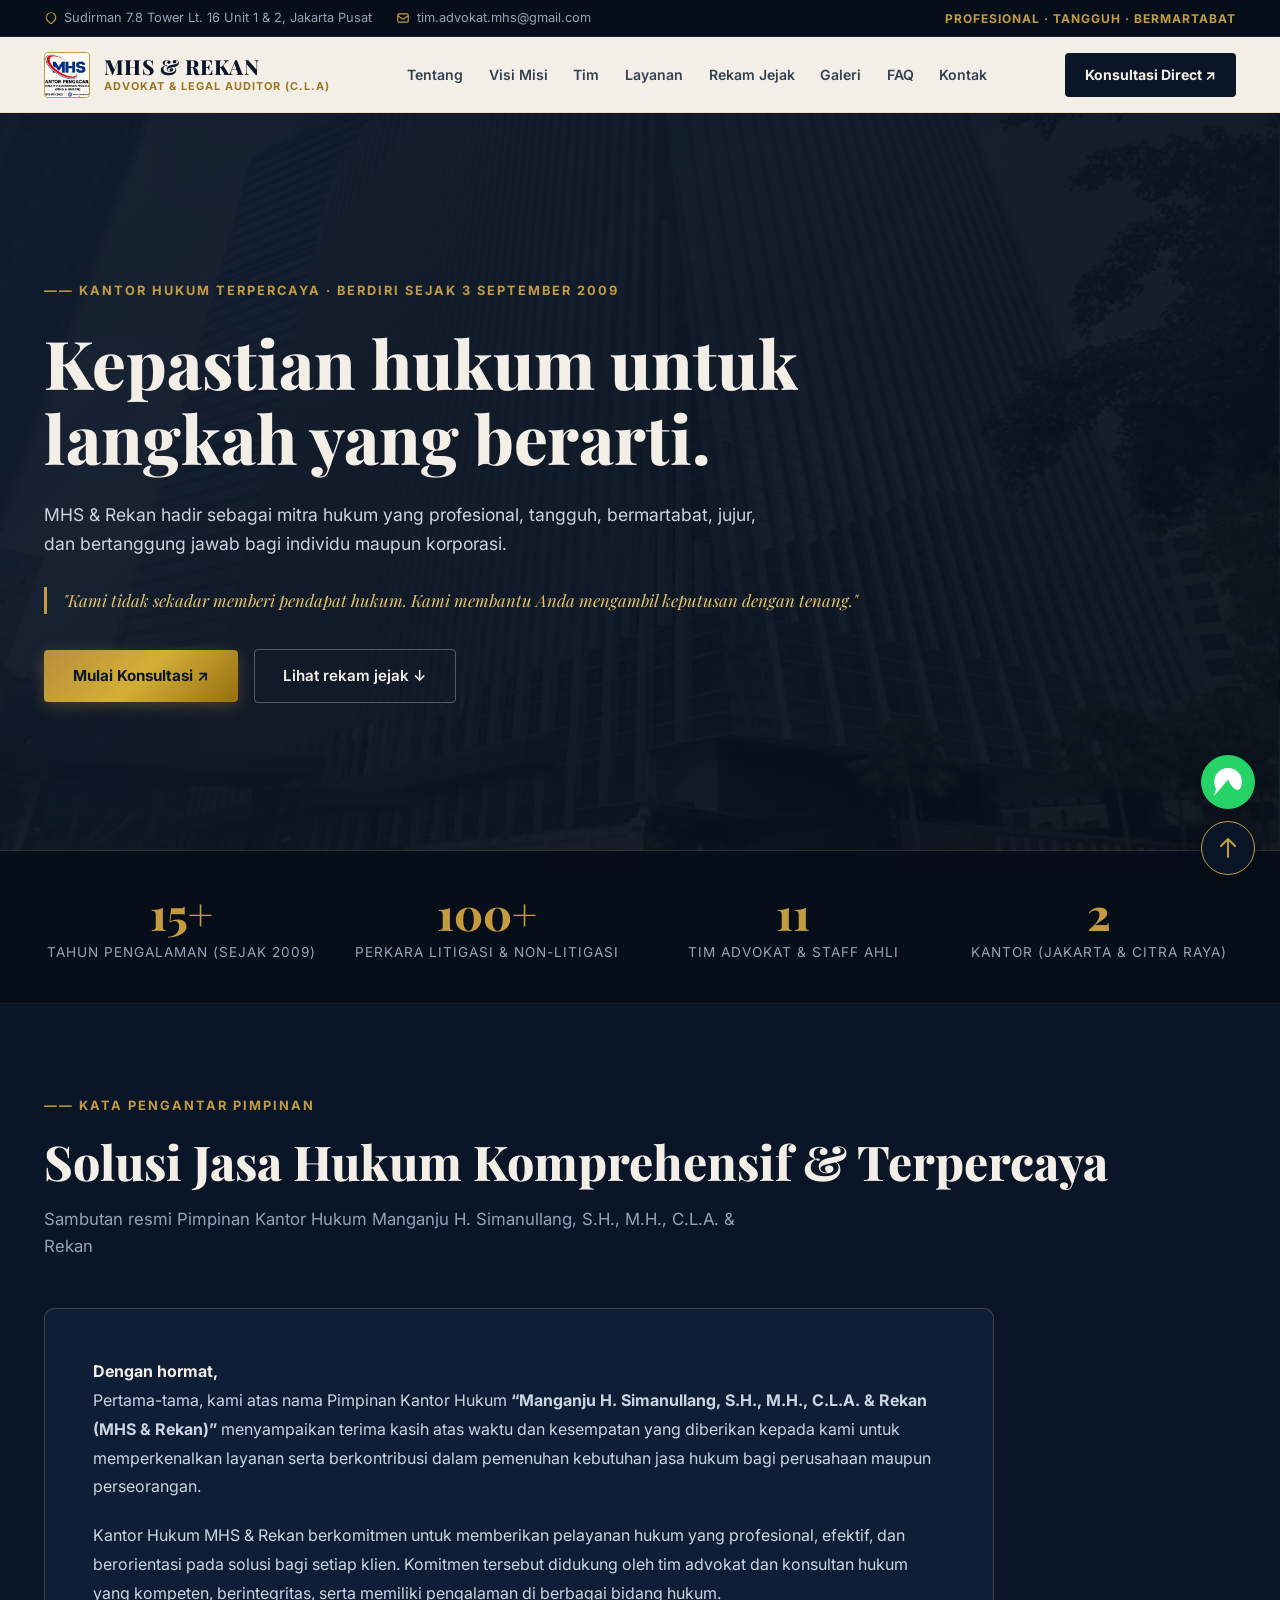
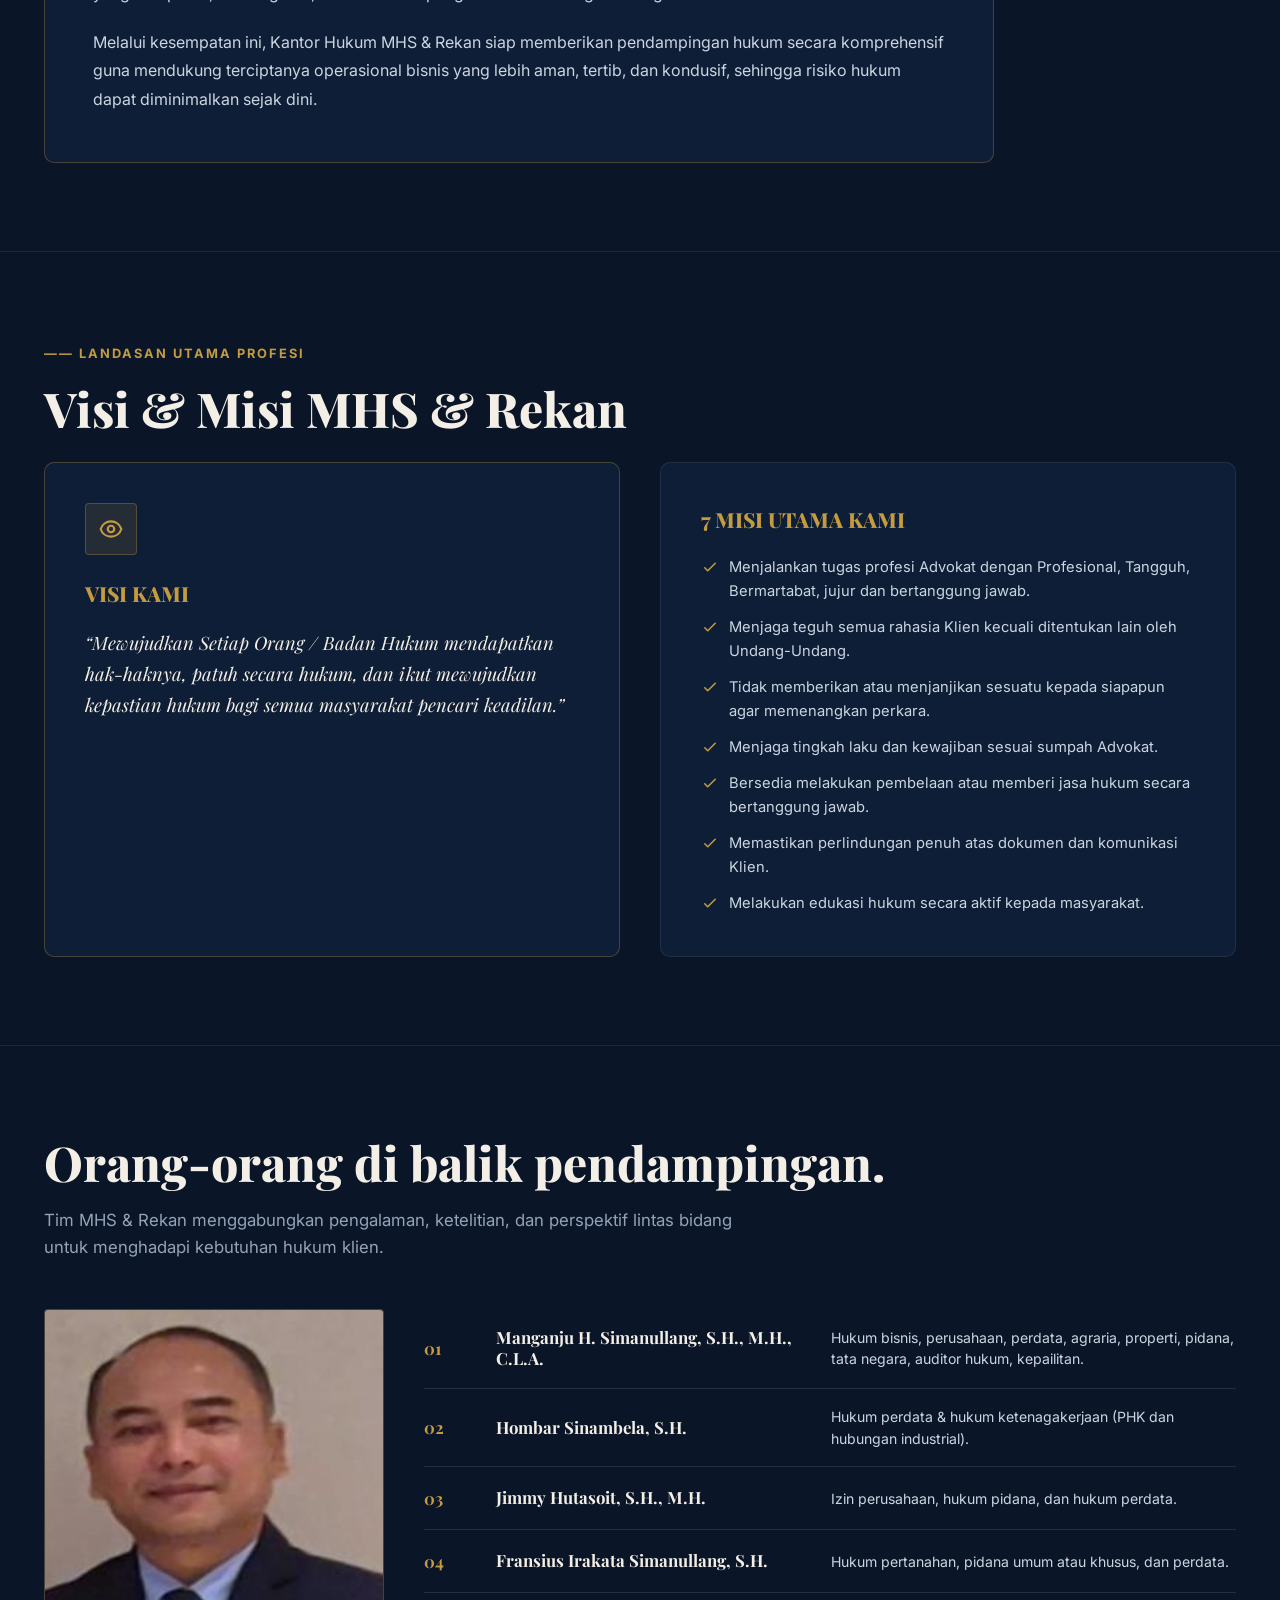
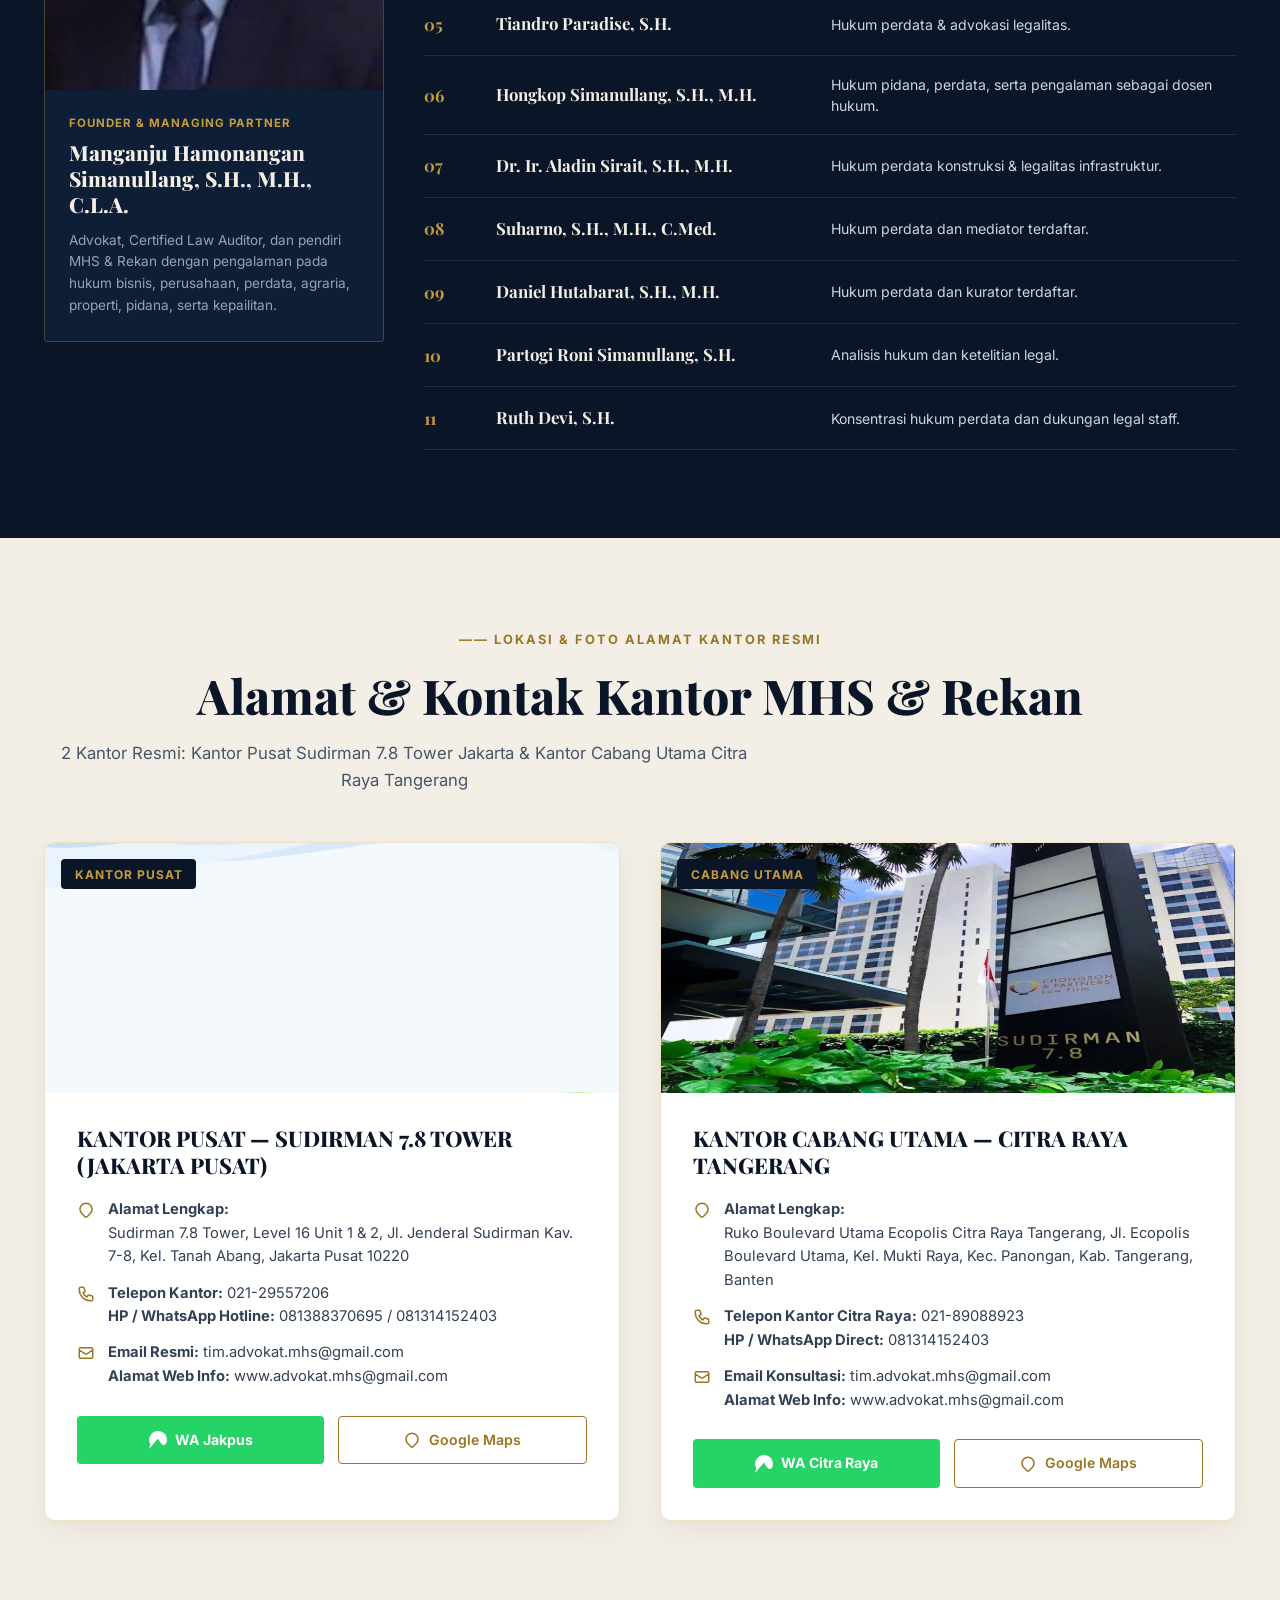
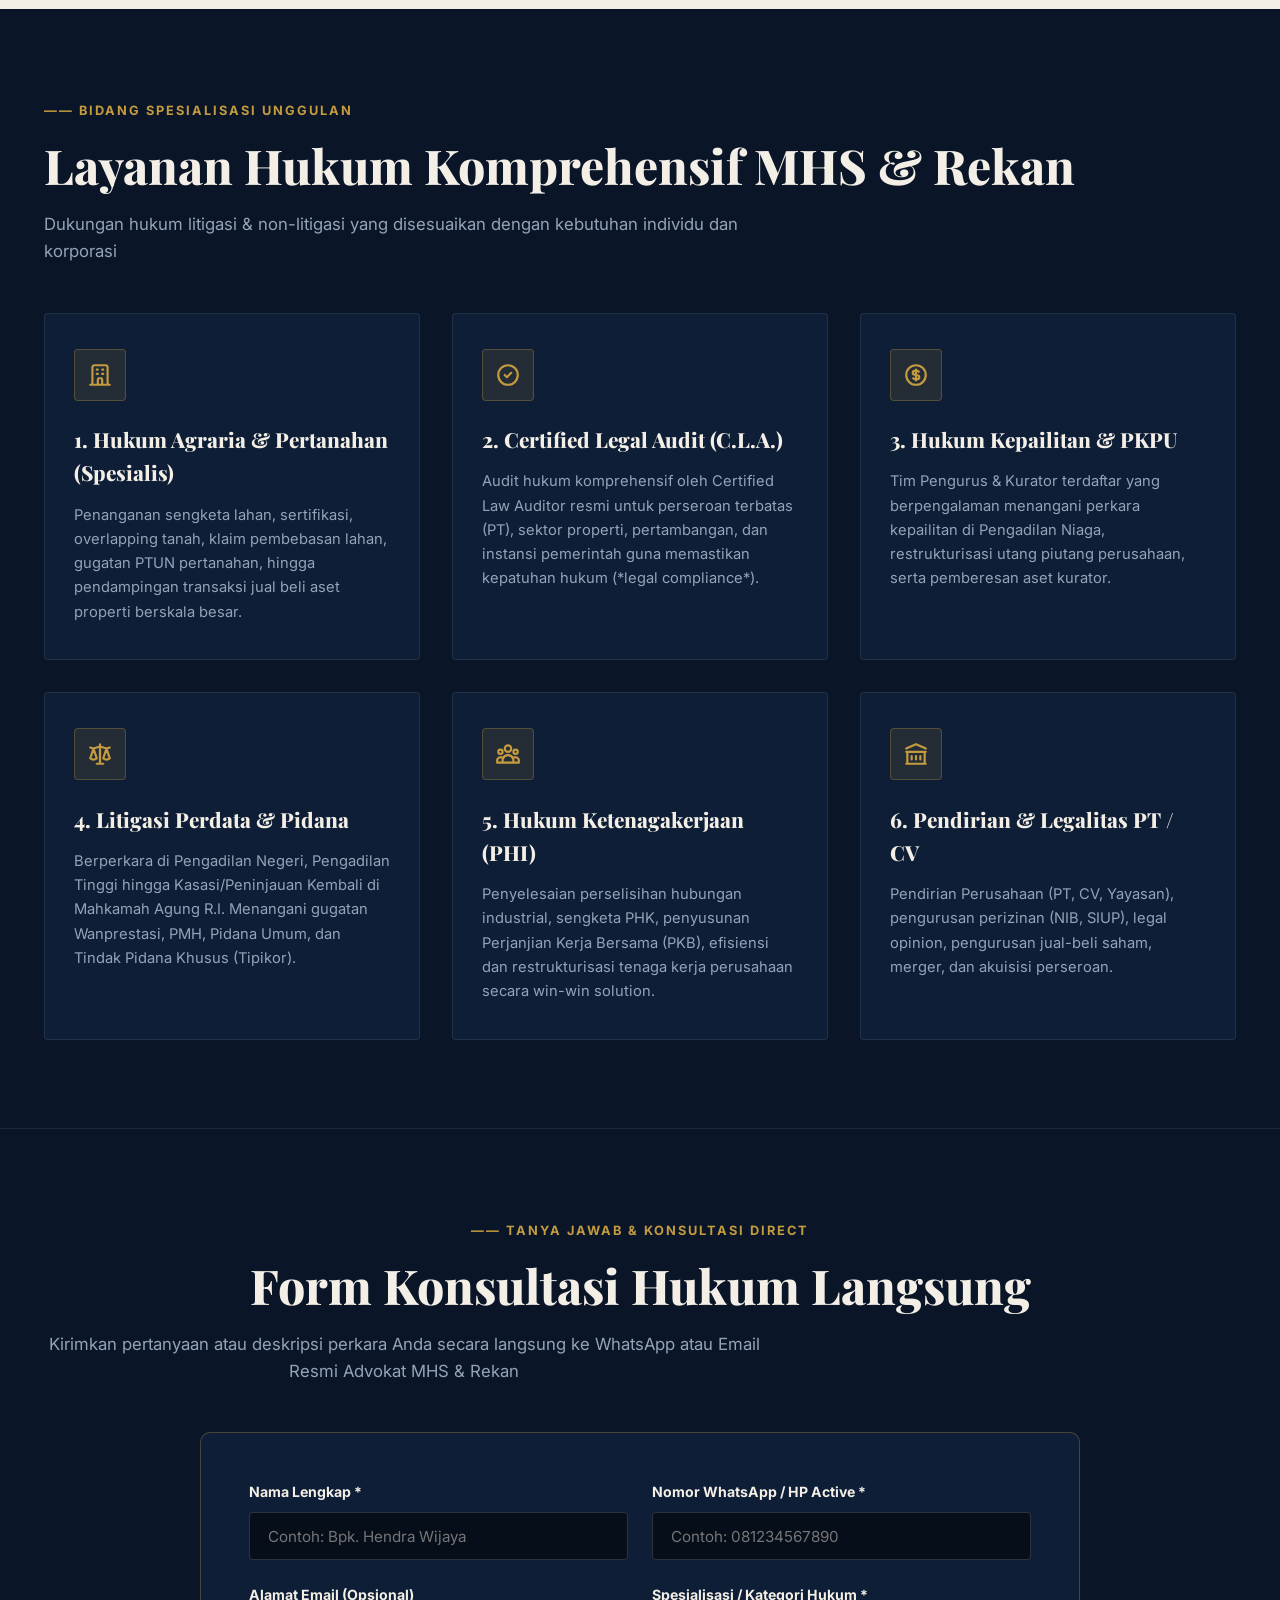
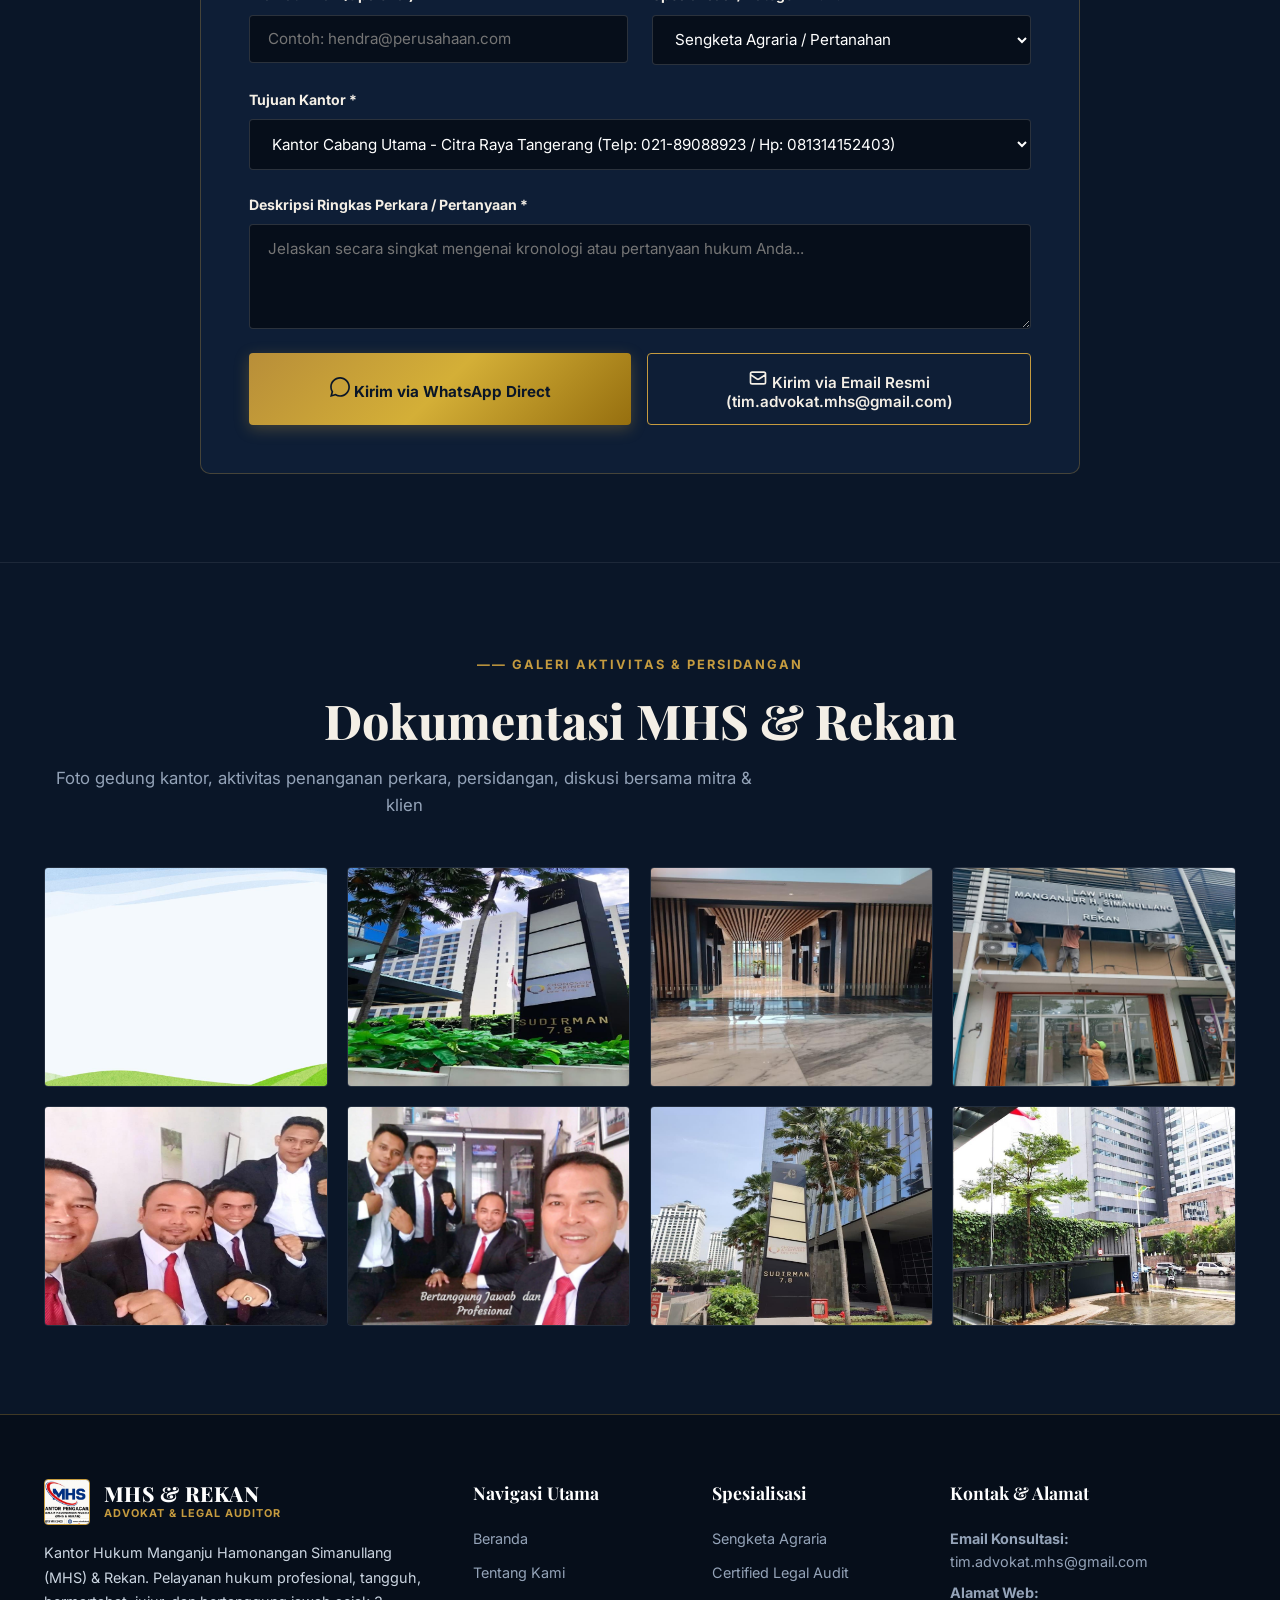
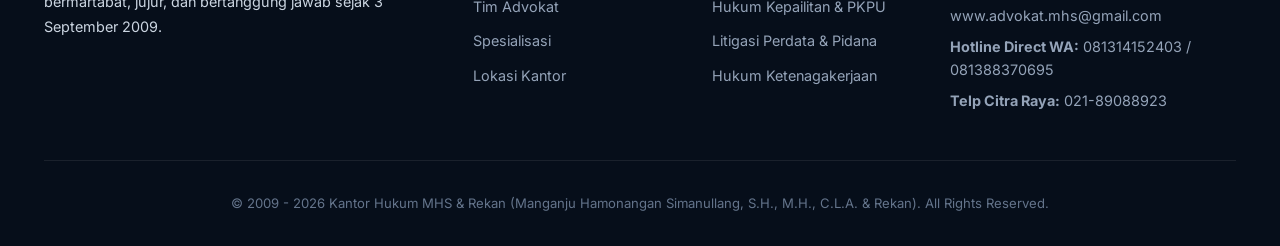
==== index.html @ 038f967d "Exact Replit design update: Editorial skyscraper hero section and 11-member advocate directory table" ====
<!DOCTYPE html>
<html lang="id">
<head>
  <meta charset="UTF-8" />
  <meta name="viewport" content="width=device-width, initial-scale=1.0, maximum-scale=5.0, viewport-fit=cover" />
  <meta name="theme-color" content="#0A1628" />
  <meta name="apple-mobile-web-app-status-bar-style" content="black-translucent" />
  <title>MHS &amp; Rekan — Kantor Hukum, Advokat &amp; Konsultan</title>
  
  <meta name="description" content="Website resmi Kantor Hukum Manganju Hamonangan Simanullang (MHS) &amp; Rekan. Advokat, Konsultan Hukum, Certified Law Auditor (C.L.A), dan Kurator terpercaya di Jakarta Pusat &amp; Citra Raya Tangerang." />
  <meta name="keywords" content="MHS Rekan, Law Firm Jakarta, Pengacara Jakarta, Advokat Pertanahan, Audit Hukum, Manganju Simanullang, Kurator, Pengacara Bisnis, Citra Raya Tangerang" />
  <meta name="robots" content="index, follow" />
  
  <!-- Open Graph / Meta Sosial -->
  <meta property="og:title" content="MHS &amp; Rekan — Kantor Hukum, Advokat &amp; Konsultan" />
  <meta property="og:description" content="Pelayanan hukum profesional, tangguh, bermartabat, jujur, dan bertanggung jawab sejak 3 September 2009." />
  <meta property="og:type" content="website" />
  <meta property="og:image" content="logo mhs.jpg" />

  <!-- Google Fonts (Playfair Display & Inter) -->
  <link rel="preconnect" href="https://fonts.googleapis.com">
  <link rel="preconnect" href="https://fonts.gstatic.com" crossorigin>
  <link href="https://fonts.googleapis.com/css2?family=Inter:wght@300;400;500;600;700;800&family=Playfair+Display:ital,wght@0,500;0,600;0,700;0,800;1,600&display=swap" rel="stylesheet">
  
  <!-- Editorial Executive Luxury CSS -->
  <link rel="stylesheet" href="assets/css/style.css" />
  <link rel="icon" type="image/svg+xml" href="favicon.svg" />
</head>
<body>

  <!-- ==========================================================================
       1. Top Announcement Bar (Dark Navy Strip)
       ========================================================================== -->
  <div class="top-bar">
    <div class="container top-bar-inner">
      <div class="top-info">
        <div class="top-info-item">
          <svg fill="none" stroke="currentColor" viewBox="0 0 24 24"><path stroke-linecap="round" stroke-linejoin="round" stroke-width="2" d="M17.657 16.657L13.414 20.9a1.998 1.998 0 01-2.827 0l-4.244-4.243a8 8 0 1111.314 0z"></path></svg>
          <span>Sudirman 7.8 Tower Lt. 16 Unit 1 &amp; 2, Jakarta Pusat</span>
        </div>
        <div class="top-info-item">
          <svg fill="none" stroke="currentColor" viewBox="0 0 24 24"><path stroke-linecap="round" stroke-linejoin="round" stroke-width="2" d="M3 8l7.89 5.26a2 2 0 002.22 0L21 8M5 19h14a2 2 0 002-2V7a2 2 0 00-2-2H5a2 2 0 00-2 2v10a2 2 0 002 2z"></path></svg>
          <span>tim.advokat.mhs@gmail.com</span>
        </div>
      </div>
      <div style="font-size:0.75rem; font-weight:700; color:var(--gold-primary); letter-spacing:1px;">
        PROFESIONAL · TANGGUH · BERMARTABAT
      </div>
    </div>
  </div>

  <!-- ==========================================================================
       2. Main Navigation Bar (Warm Linen Background)
       ========================================================================== -->
  <nav class="navbar" id="navbar">
    <div class="container nav-container">
      <a href="#beranda" class="brand-logo">
        <img src="logo mhs.jpg" alt="Logo MHS &amp; Rekan" class="brand-logo-img" />
        <div>
          <div class="brand-title">MHS &amp; REKAN</div>
          <div class="brand-subtitle">Advokat &amp; Legal Auditor (C.L.A)</div>
        </div>
      </a>

      <div class="nav-links">
        <a href="#pengantar" class="nav-link">Tentang</a>
        <a href="#visi-misi" class="nav-link">Visi Misi</a>
        <a href="#advokat" class="nav-link">Tim</a>
        <a href="#layanan" class="nav-link">Layanan</a>
        <a href="#rekam-jejak" class="nav-link">Rekam Jejak</a>
        <a href="#galeri" class="nav-link">Galeri</a>
        <a href="#faq" class="nav-link">FAQ</a>
        <a href="#kontak" class="nav-link">Kontak</a>
      </div>

      <div style="display:flex; align-items:center; gap:0.75rem; flex-shrink:0;">
        <a href="#tanya-jawab" class="btn-nav-direct">
          Konsultasi Direct ↗
        </a>
        <button class="mobile-toggle" aria-label="Toggle Navigation">
          <svg fill="none" stroke="currentColor" viewBox="0 0 24 24"><path stroke-linecap="round" stroke-linejoin="round" stroke-width="2" d="M4 6h16M4 12h16M4 18h16"></path></svg>
        </button>
      </div>
    </div>
  </nav>

  <!-- Mobile Nav Drawer -->
  <div class="mobile-nav">
    <a href="#beranda" class="nav-link">Beranda</a>
    <a href="#pengantar" class="nav-link">Tentang Kami</a>
    <a href="#visi-misi" class="nav-link">Visi &amp; Misi</a>
    <a href="#advokat" class="nav-link">Tim Advokat (11 Anggota)</a>
    <a href="#layanan" class="nav-link">Spesialisasi Layanan</a>
    <a href="#rekam-jejak" class="nav-link">Rekam Jejak Perkara</a>
    <a href="#tanya-jawab" class="nav-link">Form Tanya Jawab Direct</a>
    <a href="#galeri" class="nav-link">Galeri Foto</a>
    <a href="#kontak" class="nav-link">Alamat Kantor &amp; Lokasi</a>
  </div>

  <!-- ==========================================================================
       3. Hero Section (Editorial Skyscraper Dark Navy - Exact Screenshot 2)
       ========================================================================== -->
  <section class="hero" id="beranda">
    <div class="container">
      <div class="hero-content">
        <div class="hero-tag">
          —— KANTOR HUKUM TERPERCAYA · BERDIRI SEJAK 3 SEPTEMBER 2009
        </div>
        <h1 class="hero-title">
          Kepastian hukum untuk langkah yang berarti.
        </h1>
        <p class="hero-desc">
          MHS &amp; Rekan hadir sebagai mitra hukum yang profesional, tangguh, bermartabat, jujur, dan bertanggung jawab bagi individu maupun korporasi.
        </p>
        <div class="hero-motto-quote">
          "Kami tidak sekadar memberi pendapat hukum. Kami membantu Anda mengambil keputusan dengan tenang."
        </div>
        <div class="hero-actions">
          <a href="#tanya-jawab" class="btn-hero-gold">
            Mulai Konsultasi ↗
          </a>
          <a href="#rekam-jejak" class="btn-hero-outline">
            Lihat rekam jejak ↓
          </a>
        </div>
      </div>
    </div>
  </section>

  <!-- Stats Counter Strip -->
  <div class="stats-strip">
    <div class="container stats-grid">
      <div>
        <div class="stat-number">15+</div>
        <div class="stat-label">Tahun Pengalaman (Sejak 2009)</div>
      </div>
      <div>
        <div class="stat-number">100+</div>
        <div class="stat-label">Perkara Litigasi &amp; Non-Litigasi</div>
      </div>
      <div>
        <div class="stat-number">11</div>
        <div class="stat-label">Tim Advokat &amp; Staff Ahli</div>
      </div>
      <div>
        <div class="stat-number">2</div>
        <div class="stat-label">Kantor (Jakarta &amp; Citra Raya)</div>
      </div>
    </div>
  </div>

  <!-- ==========================================================================
       4. Kata Pengantar Section
       ========================================================================== -->
  <section class="section section-dark" id="pengantar">
    <div class="container">
      <div>
        <div class="section-tag-navy">—— KATA PENGANTAR PIMPINAN</div>
        <h2 class="section-title-serif">Solusi Jasa Hukum Komprehensif &amp; Terpercaya</h2>
        <p class="section-subtitle">
          Sambutan resmi Pimpinan Kantor Hukum Manganju H. Simanullang, S.H., M.H., C.L.A. &amp; Rekan
        </p>
      </div>

      <div style="background: var(--bg-navy-card); border: 1px solid var(--gold-border); border-radius: var(--radius-md); padding: 3rem; line-height: 1.8; color: #CBD5E1; max-width: 950px;">
        <p style="margin-bottom: 1.25rem;">
          <strong style="color:var(--bg-linen);">Dengan hormat,</strong><br>
          Pertama-tama, kami atas nama Pimpinan Kantor Hukum <strong>“Manganju H. Simanullang, S.H., M.H., C.L.A. &amp; Rekan (MHS &amp; Rekan)”</strong> menyampaikan terima kasih atas waktu dan kesempatan yang diberikan kepada kami untuk memperkenalkan layanan serta berkontribusi dalam pemenuhan kebutuhan jasa hukum bagi perusahaan maupun perseorangan.
        </p>
        <p style="margin-bottom: 1.25rem;">
          Kantor Hukum MHS &amp; Rekan berkomitmen untuk memberikan pelayanan hukum yang profesional, efektif, dan berorientasi pada solusi bagi setiap klien. Komitmen tersebut didukung oleh tim advokat dan konsultan hukum yang kompeten, berintegritas, serta memiliki pengalaman di berbagai bidang hukum.
        </p>
        <p style="margin-bottom: 0;">
          Melalui kesempatan ini, Kantor Hukum MHS &amp; Rekan siap memberikan pendampingan hukum secara komprehensif guna mendukung terciptanya operasional bisnis yang lebih aman, tertib, dan kondusif, sehingga risiko hukum dapat diminimalkan sejak dini.
        </p>
      </div>
    </div>
  </section>

  <!-- ==========================================================================
       5. Visi & Misi Section
       ========================================================================== -->
  <section class="section section-dark" id="visi-misi" style="border-top:1px solid rgba(255,255,255,0.08);">
    <div class="container">
      <div>
        <div class="section-tag-navy">—— LANDASAN UTAMA PROFESI</div>
        <h2 class="section-title-serif">Visi &amp; Misi MHS &amp; Rekan</h2>
      </div>

      <div style="display: grid; grid-template-columns: repeat(auto-fit, minmax(320px, 1fr)); gap: 2.5rem; margin-top: 1.5rem;">
        <div style="background: var(--bg-navy-card); border: 1px solid var(--gold-border); border-radius: var(--radius-md); padding: 2.5rem;">
          <div class="service-icon"><svg fill="none" stroke="currentColor" viewBox="0 0 24 24"><path stroke-linecap="round" stroke-linejoin="round" stroke-width="2" d="M15 12a3 3 0 11-6 0 3 3 0 016 0z"></path><path stroke-linecap="round" stroke-linejoin="round" stroke-width="2" d="M2.458 12C3.732 7.943 7.523 5 12 5c4.478 0 8.268 2.943 9.542 7-1.274 4.057-5.064 7-9.542 7-4.477 0-8.268-2.943-9.542-7z"></path></svg></div>
          <h3 style="font-family: var(--font-serif); font-size: 1.3rem; color: var(--gold-primary); margin-bottom: 1rem; font-weight:800;">VISI KAMI</h3>
          <p style="font-family: var(--font-serif); font-size: 1.15rem; font-style: italic; color: var(--bg-linen); line-height: 1.7;">
            “Mewujudkan Setiap Orang / Badan Hukum mendapatkan hak-haknya, patuh secara hukum, dan ikut mewujudkan kepastian hukum bagi semua masyarakat pencari keadilan.”
          </p>
        </div>

        <div style="background: var(--bg-navy-card); border: 1px solid rgba(255,255,255,0.08); border-radius: var(--radius-md); padding: 2.5rem;">
          <h3 style="font-family: var(--font-serif); font-size: 1.3rem; color: var(--gold-primary); margin-bottom: 1.25rem; font-weight:800;">7 MISI UTAMA KAMI</h3>
          <ul style="display: flex; flex-direction: column; gap: 0.8rem; font-size: 0.92rem; color: #CBD5E1;">
            <li style="display: flex; gap: 0.6rem;"><svg width="18" height="18" fill="none" stroke="currentColor" viewBox="0 0 24 24" style="color: var(--gold-primary); flex-shrink:0; margin-top:2px;"><path stroke-linecap="round" stroke-linejoin="round" stroke-width="2" d="M5 13l4 4L19 7"></path></svg> Menjalankan tugas profesi Advokat dengan Profesional, Tangguh, Bermartabat, jujur dan bertanggung jawab.</li>
            <li style="display: flex; gap: 0.6rem;"><svg width="18" height="18" fill="none" stroke="currentColor" viewBox="0 0 24 24" style="color: var(--gold-primary); flex-shrink:0; margin-top:2px;"><path stroke-linecap="round" stroke-linejoin="round" stroke-width="2" d="M5 13l4 4L19 7"></path></svg> Menjaga teguh semua rahasia Klien kecuali ditentukan lain oleh Undang-Undang.</li>
            <li style="display: flex; gap: 0.6rem;"><svg width="18" height="18" fill="none" stroke="currentColor" viewBox="0 0 24 24" style="color: var(--gold-primary); flex-shrink:0; margin-top:2px;"><path stroke-linecap="round" stroke-linejoin="round" stroke-width="2" d="M5 13l4 4L19 7"></path></svg> Tidak memberikan atau menjanjikan sesuatu kepada siapapun agar memenangkan perkara.</li>
            <li style="display: flex; gap: 0.6rem;"><svg width="18" height="18" fill="none" stroke="currentColor" viewBox="0 0 24 24" style="color: var(--gold-primary); flex-shrink:0; margin-top:2px;"><path stroke-linecap="round" stroke-linejoin="round" stroke-width="2" d="M5 13l4 4L19 7"></path></svg> Menjaga tingkah laku dan kewajiban sesuai sumpah Advokat.</li>
            <li style="display: flex; gap: 0.6rem;"><svg width="18" height="18" fill="none" stroke="currentColor" viewBox="0 0 24 24" style="color: var(--gold-primary); flex-shrink:0; margin-top:2px;"><path stroke-linecap="round" stroke-linejoin="round" stroke-width="2" d="M5 13l4 4L19 7"></path></svg> Bersedia melakukan pembelaan atau memberi jasa hukum secara bertanggung jawab.</li>
            <li style="display: flex; gap: 0.6rem;"><svg width="18" height="18" fill="none" stroke="currentColor" viewBox="0 0 24 24" style="color: var(--gold-primary); flex-shrink:0; margin-top:2px;"><path stroke-linecap="round" stroke-linejoin="round" stroke-width="2" d="M5 13l4 4L19 7"></path></svg> Memastikan perlindungan penuh atas dokumen dan komunikasi Klien.</li>
            <li style="display: flex; gap: 0.6rem;"><svg width="18" height="18" fill="none" stroke="currentColor" viewBox="0 0 24 24" style="color: var(--gold-primary); flex-shrink:0; margin-top:2px;"><path stroke-linecap="round" stroke-linejoin="round" stroke-width="2" d="M5 13l4 4L19 7"></path></svg> Melakukan edukasi hukum secara aktif kepada masyarakat.</li>
          </ul>
        </div>
      </div>
    </div>
  </section>

  <!-- ==========================================================================
       6. Direktori Tim Advokat (Exact Replit Layout - Screenshot 1)
       ========================================================================== -->
  <section class="section section-dark" id="advokat" style="border-top:1px solid rgba(255,255,255,0.08);">
    <div class="container">
      <div style="margin-bottom: 3rem;">
        <h2 class="section-title-serif" style="color:var(--bg-linen);">Orang-orang di balik pendampingan.</h2>
        <p class="section-subtitle">
          Tim MHS &amp; Rekan menggabungkan pengalaman, ketelitian, dan perspektif lintas bidang untuk menghadapi kebutuhan hukum klien.
        </p>
      </div>

      <div class="team-layout-grid">
        
        <!-- Left Featured Founder Card (Exact Screenshot 1 Left Column) -->
        <div class="founder-card-featured">
          <img src="company-gallery/pdf-image-05-page-8.jpeg" alt="Manganju Hamonangan Simanullang, S.H., M.H., C.L.A." class="founder-card-img" />
          <div class="founder-card-body">
            <div class="founder-card-role">FOUNDER &amp; MANAGING PARTNER</div>
            <h3 class="founder-card-title">Manganju Hamonangan Simanullang, S.H., M.H., C.L.A.</h3>
            <p class="founder-card-desc">
              Advokat, Certified Law Auditor, dan pendiri MHS &amp; Rekan dengan pengalaman pada hukum bisnis, perusahaan, perdata, agraria, properti, pidana, serta kepailitan.
            </p>
          </div>
        </div>

        <!-- Right 11 Advocates Directory List (Exact Screenshot 1 Right Table) -->
        <div>
          <div class="advocates-table">
            
            <div class="advocate-row">
              <div class="advocate-num">01</div>
              <div class="advocate-name-col">Manganju H. Simanullang, S.H., M.H., C.L.A.</div>
              <div class="advocate-spec-col">Hukum bisnis, perusahaan, perdata, agraria, properti, pidana, tata negara, auditor hukum, kepailitan.</div>
            </div>

            <div class="advocate-row">
              <div class="advocate-num">02</div>
              <div class="advocate-name-col">Hombar Sinambela, S.H.</div>
              <div class="advocate-spec-col">Hukum perdata &amp; hukum ketenagakerjaan (PHK dan hubungan industrial).</div>
            </div>

            <div class="advocate-row">
              <div class="advocate-num">03</div>
              <div class="advocate-name-col">Jimmy Hutasoit, S.H., M.H.</div>
              <div class="advocate-spec-col">Izin perusahaan, hukum pidana, dan hukum perdata.</div>
            </div>

            <div class="advocate-row">
              <div class="advocate-num">04</div>
              <div class="advocate-name-col">Fransius Irakata Simanullang, S.H.</div>
              <div class="advocate-spec-col">Hukum pertanahan, pidana umum atau khusus, dan perdata.</div>
            </div>

            <div class="advocate-row">
              <div class="advocate-num">05</div>
              <div class="advocate-name-col">Tiandro Paradise, S.H.</div>
              <div class="advocate-spec-col">Hukum perdata &amp; advokasi legalitas.</div>
            </div>

            <div class="advocate-row">
              <div class="advocate-num">06</div>
              <div class="advocate-name-col">Hongkop Simanullang, S.H., M.H.</div>
              <div class="advocate-spec-col">Hukum pidana, perdata, serta pengalaman sebagai dosen hukum.</div>
            </div>

            <div class="advocate-row">
              <div class="advocate-num">07</div>
              <div class="advocate-name-col">Dr. Ir. Aladin Sirait, S.H., M.H.</div>
              <div class="advocate-spec-col">Hukum perdata konstruksi &amp; legalitas infrastruktur.</div>
            </div>

            <div class="advocate-row">
              <div class="advocate-num">08</div>
              <div class="advocate-name-col">Suharno, S.H., M.H., C.Med.</div>
              <div class="advocate-spec-col">Hukum perdata dan mediator terdaftar.</div>
            </div>

            <div class="advocate-row">
              <div class="advocate-num">09</div>
              <div class="advocate-name-col">Daniel Hutabarat, S.H., M.H.</div>
              <div class="advocate-spec-col">Hukum perdata dan kurator terdaftar.</div>
            </div>

            <div class="advocate-row">
              <div class="advocate-num">10</div>
              <div class="advocate-name-col">Partogi Roni Simanullang, S.H.</div>
              <div class="advocate-spec-col">Analisis hukum dan ketelitian legal.</div>
            </div>

            <div class="advocate-row">
              <div class="advocate-num">11</div>
              <div class="advocate-name-col">Ruth Devi, S.H.</div>
              <div class="advocate-spec-col">Konsentrasi hukum perdata dan dukungan legal staff.</div>
            </div>

          </div>
        </div>

      </div>
    </div>
  </section>

  <!-- ==========================================================================
       7. Lokasi Kantor (Bright Linen Section with Pictures & Explicit Addresses)
       ========================================================================== -->
  <section class="section section-linen" id="kontak">
    <div class="container">
      <div class="text-center">
        <div class="section-tag-linen">—— LOKASI &amp; FOTO ALAMAT KANTOR RESMI</div>
        <h2 class="section-title-serif" style="color:var(--text-dark);">Alamat &amp; Kontak Kantor MHS &amp; Rekan</h2>
        <p class="section-subtitle" style="color:#475569;">
          2 Kantor Resmi: Kantor Pusat Sudirman 7.8 Tower Jakarta &amp; Kantor Cabang Utama Citra Raya Tangerang
        </p>
      </div>

      <div class="office-grid">

        <!-- OFFICE CARD 1: JAKARTA PUSAT -->
        <div class="office-card">
          <div class="office-card-img-wrap">
            <img src="company-gallery/pdf-image-01-page-1.jpeg" alt="Gedung Sudirman 7.8 Tower Jakarta Pusat" class="office-card-img" />
            <div class="office-card-badge">KANTOR PUSAT</div>
          </div>
          <div class="office-card-body">
            <h3 class="office-card-title">KANTOR PUSAT — SUDIRMAN 7.8 TOWER (JAKARTA PUSAT)</h3>
            
            <div class="office-info-list">
              <div class="office-info-item">
                <svg fill="none" stroke="currentColor" viewBox="0 0 24 24"><path stroke-linecap="round" stroke-linejoin="round" stroke-width="2" d="M17.657 16.657L13.414 20.9a1.998 1.998 0 01-2.827 0l-4.244-4.243a8 8 0 1111.314 0z"></path></svg>
                <span><strong>Alamat Lengkap:</strong><br>Sudirman 7.8 Tower, Level 16 Unit 1 &amp; 2, Jl. Jenderal Sudirman Kav. 7-8, Kel. Tanah Abang, Jakarta Pusat 10220</span>
              </div>
              <div class="office-info-item">
                <svg fill="none" stroke="currentColor" viewBox="0 0 24 24"><path stroke-linecap="round" stroke-linejoin="round" stroke-width="2" d="M3 5a2 2 0 012-2h3.28a1 1 0 01.948.684l1.498 4.493a1 1 0 01-.502 1.21l-2.257 1.13a11.042 11.042 0 005.516 5.516l1.13-2.257a1 1 0 011.21-.502l4.493 1.498a1 1 0 01.684.949V19a2 2 0 01-2 2h-1C9.716 21 3 14.284 3 6V5z"></path></svg>
                <span><strong>Telepon Kantor:</strong> 021-29557206<br><strong>HP / WhatsApp Hotline:</strong> 081388370695 / 081314152403</span>
              </div>
              <div class="office-info-item">
                <svg fill="none" stroke="currentColor" viewBox="0 0 24 24"><path stroke-linecap="round" stroke-linejoin="round" stroke-width="2" d="M3 8l7.89 5.26a2 2 0 002.22 0L21 8M5 19h14a2 2 0 002-2V7a2 2 0 00-2-2H5a2 2 0 00-2 2v10a2 2 0 002 2z"></path></svg>
                <span><strong>Email Resmi:</strong> tim.advokat.mhs@gmail.com<br><strong>Alamat Web Info:</strong> www.advokat.mhs@gmail.com</span>
              </div>
            </div>

            <div class="office-card-actions">
              <a href="https://wa.me/6281388370695?text=Halo%20Advokat%20MHS%20Jakpus,%20saya%20ingin%20berkonsultasi." target="_blank" class="btn-office-wa">
                <svg width="18" height="18" fill="currentColor" viewBox="0 0 24 24"><path d="M.057 24l1.687-6.163c-1.041-1.804-1.588-3.849-1.587-5.946.003-6.556 5.338-11.891 11.893-11.891 3.181.001 6.167 1.24 8.413 3.488 2.245 2.248 3.481 5.236 3.48 8.414-.003 6.557-5.338 11.892-11.892-1.99-.001-3.951-.5-5.688-1.448l-6.305 1.654zm6.597-3.807c1.676.995 3.276 1.591 5.392 1.592 5.448 0 9.886-4.434 9.889-9.885.002-5.462-4.415-9.89-9.881-9.892-5.452 0-9.887 4.434-9.889 9.884-.001 2.225.651 3.891 1.746 5.634l-.999 3.648 3.742-.981z"/></svg>
                WA Jakpus
              </a>
              <a href="https://maps.google.com/?q=Sudirman+7.8+Tower+Jakarta+Pusat" target="_blank" class="btn-office-maps">
                <svg width="18" height="18" fill="none" stroke="currentColor" viewBox="0 0 24 24"><path stroke-linecap="round" stroke-linejoin="round" stroke-width="2" d="M17.657 16.657L13.414 20.9a1.998 1.998 0 01-2.827 0l-4.244-4.243a8 8 0 1111.314 0z"></path></svg>
                Google Maps
              </a>
            </div>
          </div>
        </div>

        <!-- OFFICE CARD 2: CITRA RAYA TANGERANG -->
        <div class="office-card">
          <div class="office-card-img-wrap">
            <img src="company-gallery/pdf-image-03-page-1.jpeg" alt="Kantor Cabang Utama Ecopolis Citra Raya Tangerang" class="office-card-img" />
            <div class="office-card-badge">CABANG UTAMA</div>
          </div>
          <div class="office-card-body">
            <h3 class="office-card-title">KANTOR CABANG UTAMA — CITRA RAYA TANGERANG</h3>
            
            <div class="office-info-list">
              <div class="office-info-item">
                <svg fill="none" stroke="currentColor" viewBox="0 0 24 24"><path stroke-linecap="round" stroke-linejoin="round" stroke-width="2" d="M17.657 16.657L13.414 20.9a1.998 1.998 0 01-2.827 0l-4.244-4.243a8 8 0 1111.314 0z"></path></svg>
                <span><strong>Alamat Lengkap:</strong><br>Ruko Boulevard Utama Ecopolis Citra Raya Tangerang, Jl. Ecopolis Boulevard Utama, Kel. Mukti Raya, Kec. Panongan, Kab. Tangerang, Banten</span>
              </div>
              <div class="office-info-item">
                <svg fill="none" stroke="currentColor" viewBox="0 0 24 24"><path stroke-linecap="round" stroke-linejoin="round" stroke-width="2" d="M3 5a2 2 0 012-2h3.28a1 1 0 01.948.684l1.498 4.493a1 1 0 01-.502 1.21l-2.257 1.13a11.042 11.042 0 005.516 5.516l1.13-2.257a1 1 0 011.21-.502l4.493 1.498a1 1 0 01.684.949V19a2 2 0 01-2 2h-1C9.716 21 3 14.284 3 6V5z"></path></svg>
                <span><strong>Telepon Kantor Citra Raya:</strong> 021-89088923<br><strong>HP / WhatsApp Direct:</strong> 081314152403</span>
              </div>
              <div class="office-info-item">
                <svg fill="none" stroke="currentColor" viewBox="0 0 24 24"><path stroke-linecap="round" stroke-linejoin="round" stroke-width="2" d="M3 8l7.89 5.26a2 2 0 002.22 0L21 8M5 19h14a2 2 0 002-2V7a2 2 0 00-2-2H5a2 2 0 00-2 2v10a2 2 0 002 2z"></path></svg>
                <span><strong>Email Konsultasi:</strong> tim.advokat.mhs@gmail.com<br><strong>Alamat Web Info:</strong> www.advokat.mhs@gmail.com</span>
              </div>
            </div>

            <div class="office-card-actions">
              <a href="https://wa.me/6281314152403?text=Halo%20Advokat%20MHS%20Citra%20Raya,%20saya%20ingin%20berkonsultasi." target="_blank" class="btn-office-wa">
                <svg width="18" height="18" fill="currentColor" viewBox="0 0 24 24"><path d="M.057 24l1.687-6.163c-1.041-1.804-1.588-3.849-1.587-5.946.003-6.556 5.338-11.891 11.893-11.891 3.181.001 6.167 1.24 8.413 3.488 2.245 2.248 3.481 5.236 3.48 8.414-.003 6.557-5.338 11.892-11.892-1.99-.001-3.951-.5-5.688-1.448l-6.305 1.654zm6.597-3.807c1.676.995 3.276 1.591 5.392 1.592 5.448 0 9.886-4.434 9.889-9.885.002-5.462-4.415-9.89-9.881-9.892-5.452 0-9.887 4.434-9.889 9.884-.001 2.225.651 3.891 1.746 5.634l-.999 3.648 3.742-.981z"/></svg>
                WA Citra Raya
              </a>
              <a href="https://maps.google.com/?q=Citra+Raya+Ecopolis+Tangerang" target="_blank" class="btn-office-maps">
                <svg width="18" height="18" fill="none" stroke="currentColor" viewBox="0 0 24 24"><path stroke-linecap="round" stroke-linejoin="round" stroke-width="2" d="M17.657 16.657L13.414 20.9a1.998 1.998 0 01-2.827 0l-4.244-4.243a8 8 0 1111.314 0z"></path></svg>
                Google Maps
              </a>
            </div>
          </div>
        </div>

      </div>
    </div>
  </section>

  <!-- ==========================================================================
       8. Spesialisasi Layanan Hukum
       ========================================================================== -->
  <section class="section section-dark" id="layanan">
    <div class="container">
      <div>
        <div class="section-tag-navy">—— BIDANG SPESIALISASI UNGGULAN</div>
        <h2 class="section-title-serif">Layanan Hukum Komprehensif MHS &amp; Rekan</h2>
        <p class="section-subtitle">Dukungan hukum litigasi &amp; non-litigasi yang disesuaikan dengan kebutuhan individu dan korporasi</p>
      </div>

      <div class="services-grid">

        <div class="service-card">
          <div class="service-icon">
            <svg fill="none" stroke="currentColor" viewBox="0 0 24 24"><path stroke-linecap="round" stroke-linejoin="round" stroke-width="2" d="M19 21V5a2 2 0 00-2-2H7a2 2 0 00-2 2v16m14 0h2m-2 0h-5m-9 0H3m2 0h5M9 7h1m-1 4h1m4-4h1m-1 4h1m-5 10v-5a1 1 0 011-1h2a1 1 0 011 1v5m-4 0h4"></path></svg>
          </div>
          <h3 class="service-title">1. Hukum Agraria &amp; Pertanahan (Spesialis)</h3>
          <p class="service-desc">
            Penanganan sengketa lahan, sertifikasi, overlapping tanah, klaim pembebasan lahan, gugatan PTUN pertanahan, hingga pendampingan transaksi jual beli aset properti berskala besar.
          </p>
        </div>

        <div class="service-card">
          <div class="service-icon">
            <svg fill="none" stroke="currentColor" viewBox="0 0 24 24"><path stroke-linecap="round" stroke-linejoin="round" stroke-width="2" d="M9 12l2 2 4-4m6 2a9 9 0 11-18 0 9 9 0 0118 0z"></path></svg>
          </div>
          <h3 class="service-title">2. Certified Legal Audit (C.L.A.)</h3>
          <p class="service-desc">
            Audit hukum komprehensif oleh Certified Law Auditor resmi untuk perseroan terbatas (PT), sektor properti, pertambangan, dan instansi pemerintah guna memastikan kepatuhan hukum (*legal compliance*).
          </p>
        </div>

        <div class="service-card">
          <div class="service-icon">
            <svg fill="none" stroke="currentColor" viewBox="0 0 24 24"><path stroke-linecap="round" stroke-linejoin="round" stroke-width="2" d="M12 8c-1.657 0-3 .895-3 2s1.343 2 3 2 3 .895 3 2-1.343 2-3 2m0-8c1.11 0 2.08.402 2.599 1M12 8V7m0 1v8m0 0v1m0-1c-1.11 0-2.08-.402-2.599-1M21 12a9 9 0 11-18 0 9 9 0 0118 0z"></path></svg>
          </div>
          <h3 class="service-title">3. Hukum Kepailitan &amp; PKPU</h3>
          <p class="service-desc">
            Tim Pengurus &amp; Kurator terdaftar yang berpengalaman menangani perkara kepailitan di Pengadilan Niaga, restrukturisasi utang piutang perusahaan, serta pemberesan aset kurator.
          </p>
        </div>

        <div class="service-card">
          <div class="service-icon">
            <svg fill="none" stroke="currentColor" viewBox="0 0 24 24"><path stroke-linecap="round" stroke-linejoin="round" stroke-width="2" d="M3 6l3 1m0 0l-3 9a5 5 0 006.001 0M6 7l3 9M6 7l6-2m6 2l3-1m-3 1l-3 9a5 5 0 006.001 0M18 7l3 9m-3-9l-6-2m0-2v2m0 16V5m0 16H9m3 0h3"></path></svg>
          </div>
          <h3 class="service-title">4. Litigasi Perdata &amp; Pidana</h3>
          <p class="service-desc">
            Berperkara di Pengadilan Negeri, Pengadilan Tinggi hingga Kasasi/Peninjauan Kembali di Mahkamah Agung R.I. Menangani gugatan Wanprestasi, PMH, Pidana Umum, dan Tindak Pidana Khusus (Tipikor).
          </p>
        </div>

        <div class="service-card">
          <div class="service-icon">
            <svg fill="none" stroke="currentColor" viewBox="0 0 24 24"><path stroke-linecap="round" stroke-linejoin="round" stroke-width="2" d="M17 20h5v-2a3 3 0 00-5.356-1.857M17 20H7m10 0v-2c0-.656-.126-1.283-.356-1.857M7 20H2v-2a3 3 0 015.356-1.857M7 20v-2c0-.656.126-1.283.356-1.857m0 0a5.002 5.002 0 019.288 0M15 7a3 3 0 11-6 0 3 3 0 016 0zm6 3a2 2 0 11-4 0 2 2 0 014 0zM7 10a2 2 0 11-4 0 2 2 0 014 0z"></path></svg>
          </div>
          <h3 class="service-title">5. Hukum Ketenagakerjaan (PHI)</h3>
          <p class="service-desc">
            Penyelesaian perselisihan hubungan industrial, sengketa PHK, penyusunan Perjanjian Kerja Bersama (PKB), efisiensi dan restrukturisasi tenaga kerja perusahaan secara win-win solution.
          </p>
        </div>

        <div class="service-card">
          <div class="service-icon">
            <svg fill="none" stroke="currentColor" viewBox="0 0 24 24"><path stroke-linecap="round" stroke-linejoin="round" stroke-width="2" d="M8 14v3m4-3v3m4-3v3M3 21h18M3 10h18M3 7l9-4 9 4M4 10h16v11H4V10z"></path></svg>
          </div>
          <h3 class="service-title">6. Pendirian &amp; Legalitas PT / CV</h3>
          <p class="service-desc">
            Pendirian Perusahaan (PT, CV, Yayasan), pengurusan perizinan (NIB, SIUP), legal opinion, pengurusan jual-beli saham, merger, dan akuisisi perseroan.
          </p>
        </div>

      </div>
    </div>
  </section>

  <!-- ==========================================================================
       9. Form Tanya Jawab & Konsultasi Direct (WhatsApp & Email)
       ========================================================================== -->
  <section class="section section-dark" id="tanya-jawab" style="border-top:1px solid rgba(255,255,255,0.08);">
    <div class="container">
      <div class="text-center">
        <div class="section-tag-navy">—— TANYA JAWAB &amp; KONSULTASI DIRECT</div>
        <h2 class="section-title-serif">Form Konsultasi Hukum Langsung</h2>
        <p class="section-subtitle">Kirimkan pertanyaan atau deskripsi perkara Anda secara langsung ke WhatsApp atau Email Resmi Advokat MHS &amp; Rekan</p>
      </div>

      <div class="qa-form-card">
        <form id="qa-form" onsubmit="return false;">
          <div class="form-grid">
            <div class="form-group">
              <label class="form-label">Nama Lengkap *</label>
              <input type="text" id="form-name" class="form-input" placeholder="Contoh: Bpk. Hendra Wijaya" required />
            </div>

            <div class="form-group">
              <label class="form-label">Nomor WhatsApp / HP Active *</label>
              <input type="tel" id="form-phone" class="form-input" placeholder="Contoh: 081234567890" required />
            </div>

            <div class="form-group">
              <label class="form-label">Alamat Email (Opsional)</label>
              <input type="email" id="form-email" class="form-input" placeholder="Contoh: hendra@perusahaan.com" />
            </div>

            <div class="form-group">
              <label class="form-label">Spesialisasi / Kategori Hukum *</label>
              <select id="form-category" class="form-select">
                <option value="Sengketa Agraria / Pertanahan">Sengketa Agraria / Pertanahan</option>
                <option value="Hukum Perdata &amp; Wanprestasi">Hukum Perdata &amp; Wanprestasi</option>
                <option value="Pidana Umum / Tipikor Khusus">Pidana Umum / Tipikor Khusus</option>
                <option value="Hukum Kepailitan &amp; PKPU">Hukum Kepailitan &amp; PKPU</option>
                <option value="Ketenagakerjaan / PHI">Ketenagakerjaan / PHI</option>
                <option value="Pendirian PT / Legal Audit Korporasi">Pendirian PT / Legal Audit Korporasi</option>
                <option value="Konsultasi Hukum Lainnya">Konsultasi Hukum Lainnya</option>
              </select>
            </div>

            <div class="form-group full">
              <label class="form-label">Tujuan Kantor *</label>
              <select id="form-office" class="form-select">
                <option value="citraraya">Kantor Cabang Utama - Citra Raya Tangerang (Telp: 021-89088923 / Hp: 081314152403)</option>
                <option value="jakarta">Kantor Pusat - Sudirman 7.8 Tower Jakarta Pusat (Telp: 021-29557206 / Hp: 081388370695)</option>
              </select>
            </div>

            <div class="form-group full">
              <label class="form-label">Deskripsi Ringkas Perkara / Pertanyaan *</label>
              <textarea id="form-question" class="form-textarea" rows="4" placeholder="Jelaskan secara singkat mengenai kronologi atau pertanyaan hukum Anda..." required></textarea>
            </div>
          </div>

          <div class="form-actions-flex">
            <button type="button" id="btn-wa-send" class="btn-hero-gold" style="flex: 1; border:none; cursor:pointer;">
              <svg width="20" height="20" fill="currentColor" viewBox="0 0 24 24"><path d="M.057 24l1.687-6.163c-1.041-1.804-1.588-3.849-1.587-5.946.003-6.556 5.338-11.891 11.893-11.891 3.181.001 6.167 1.24 8.413 3.488 2.245 2.248 3.481 5.236 3.48 8.414-.003 6.557-5.338 11.892-11.893 11.892-1.99-.001-3.951-.5-5.688-1.448l-6.305 1.654zm6.597-3.807c1.676.995 3.276 1.591 5.392 1.592 5.448 0 9.886-4.434 9.889-9.885.002-5.462-4.415-9.89-9.881-9.892-5.452 0-9.887 4.434-9.889 9.884-.001 2.225.651 3.891 1.746 5.634l-.999 3.648 3.742-.981z"/></svg>
              Kirim via WhatsApp Direct
            </button>
            <button type="button" id="btn-email-send" class="btn-hero-outline" style="flex: 1; border:1px solid var(--gold-primary); cursor:pointer;">
              <svg width="20" height="20" fill="none" stroke="currentColor" viewBox="0 0 24 24"><path stroke-linecap="round" stroke-linejoin="round" stroke-width="2" d="M3 8l7.89 5.26a2 2 0 002.22 0L21 8M5 19h14a2 2 0 002-2V7a2 2 0 00-2-2H5a2 2 0 00-2 2v10a2 2 0 002 2z"></path></svg>
              Kirim via Email Resmi (tim.advokat.mhs@gmail.com)
            </button>
          </div>
        </form>
      </div>
    </div>
  </section>

  <!-- ==========================================================================
       10. Galeri Foto Aktivitas Kantor
       ========================================================================== -->
  <section class="section section-dark" id="galeri" style="border-top:1px solid rgba(255,255,255,0.08);">
    <div class="container">
      <div class="text-center">
        <div class="section-tag-navy">—— GALERI AKTIVITAS &amp; PERSIDANGAN</div>
        <h2 class="section-title-serif">Dokumentasi MHS &amp; Rekan</h2>
        <p class="section-subtitle">Foto gedung kantor, aktivitas penanganan perkara, persidangan, diskusi bersama mitra &amp; klien</p>
      </div>

      <div class="gallery-grid">
        <div class="gallery-item"><img src="company-gallery/pdf-image-01-page-1.jpeg" alt="Gedung Sudirman 7.8" /><div class="gallery-overlay"><svg fill="none" stroke="currentColor" viewBox="0 0 24 24"><path stroke-linecap="round" stroke-linejoin="round" stroke-width="2" d="M21 21l-6-6m2-5a7 7 0 11-14 0 7 7 0 0114 0zM10 7v3m0 0v3m0-3h3m-3 0H7"></path></svg></div></div>
        <div class="gallery-item"><img src="company-gallery/pdf-image-03-page-1.jpeg" alt="Kantor Citra Raya" /><div class="gallery-overlay"><svg fill="none" stroke="currentColor" viewBox="0 0 24 24"><path stroke-linecap="round" stroke-linejoin="round" stroke-width="2" d="M21 21l-6-6m2-5a7 7 0 11-14 0 7 7 0 0114 0zM10 7v3m0 0v3m0-3h3m-3 0H7"></path></svg></div></div>
        <div class="gallery-item"><img src="company-gallery/pdf-image-02-page-1.jpeg" alt="Lobby Gedung Utama" /><div class="gallery-overlay"><svg fill="none" stroke="currentColor" viewBox="0 0 24 24"><path stroke-linecap="round" stroke-linejoin="round" stroke-width="2" d="M21 21l-6-6m2-5a7 7 0 11-14 0 7 7 0 0114 0zM10 7v3m0 0v3m0-3h3m-3 0H7"></path></svg></div></div>
        <div class="gallery-item"><img src="company-gallery/pdf-image-04-page-2.jpeg" alt="Papan Nama Citra Raya" /><div class="gallery-overlay"><svg fill="none" stroke="currentColor" viewBox="0 0 24 24"><path stroke-linecap="round" stroke-linejoin="round" stroke-width="2" d="M21 21l-6-6m2-5a7 7 0 11-14 0 7 7 0 0114 0zM10 7v3m0 0v3m0-3h3m-3 0H7"></path></svg></div></div>
        <div class="gallery-item"><img src="company-gallery/pdf-image-11-page-23.jpeg" alt="Galeri MHS 1" /><div class="gallery-overlay"><svg fill="none" stroke="currentColor" viewBox="0 0 24 24"><path stroke-linecap="round" stroke-linejoin="round" stroke-width="2" d="M21 21l-6-6m2-5a7 7 0 11-14 0 7 7 0 0114 0zM10 7v3m0 0v3m0-3h3m-3 0H7"></path></svg></div></div>
        <div class="gallery-item"><img src="company-gallery/pdf-image-12-page-24.jpeg" alt="Galeri MHS 2" /><div class="gallery-overlay"><svg fill="none" stroke="currentColor" viewBox="0 0 24 24"><path stroke-linecap="round" stroke-linejoin="round" stroke-width="2" d="M21 21l-6-6m2-5a7 7 0 11-14 0 7 7 0 0114 0zM10 7v3m0 0v3m0-3h3m-3 0H7"></path></svg></div></div>
        <div class="gallery-item"><img src="company-gallery/pdf-image-13-page-25.jpeg" alt="Galeri MHS 3" /><div class="gallery-overlay"><svg fill="none" stroke="currentColor" viewBox="0 0 24 24"><path stroke-linecap="round" stroke-linejoin="round" stroke-width="2" d="M21 21l-6-6m2-5a7 7 0 11-14 0 7 7 0 0114 0zM10 7v3m0 0v3m0-3h3m-3 0H7"></path></svg></div></div>
        <div class="gallery-item"><img src="company-gallery/pdf-image-15-page-26.jpeg" alt="Galeri MHS 5" /><div class="gallery-overlay"><svg fill="none" stroke="currentColor" viewBox="0 0 24 24"><path stroke-linecap="round" stroke-linejoin="round" stroke-width="2" d="M21 21l-6-6m2-5a7 7 0 11-14 0 7 7 0 0114 0zM10 7v3m0 0v3m0-3h3m-3 0H7"></path></svg></div></div>
      </div>
    </div>
  </section>

  <!-- ==========================================================================
       11. Footer Section
       ========================================================================== -->
  <footer class="footer">
    <div class="container">
      <div class="footer-grid">
        <div class="footer-brand">
          <div class="brand-logo" style="margin-bottom: 1rem;">
            <img src="logo mhs.jpg" alt="Logo MHS" class="brand-logo-img" />
            <div>
              <div class="brand-title" style="color:#FFF;">MHS &amp; REKAN</div>
              <div class="brand-subtitle" style="color:var(--gold-primary);">Advokat &amp; Legal Auditor</div>
            </div>
          </div>
          <p>
            Kantor Hukum Manganju Hamonangan Simanullang (MHS) &amp; Rekan. Pelayanan hukum profesional, tangguh, bermartabat, jujur, dan bertanggung jawab sejak 3 September 2009.
          </p>
        </div>

        <div>
          <div class="footer-title">Navigasi Utama</div>
          <div class="footer-links">
            <a href="#beranda">Beranda</a>
            <a href="#pengantar">Tentang Kami</a>
            <a href="#advokat">Tim Advokat</a>
            <a href="#layanan">Spesialisasi</a>
            <a href="#kontak">Lokasi Kantor</a>
          </div>
        </div>

        <div>
          <div class="footer-title">Spesialisasi</div>
          <div class="footer-links">
            <a href="#layanan">Sengketa Agraria</a>
            <a href="#layanan">Certified Legal Audit</a>
            <a href="#layanan">Hukum Kepailitan &amp; PKPU</a>
            <a href="#layanan">Litigasi Perdata &amp; Pidana</a>
            <a href="#layanan">Hukum Ketenagakerjaan</a>
          </div>
        </div>

        <div>
          <div class="footer-title">Kontak &amp; Alamat</div>
          <p style="margin-bottom: 0.5rem;"><strong>Email Konsultasi:</strong> tim.advokat.mhs@gmail.com</p>
          <p style="margin-bottom: 0.5rem;"><strong>Alamat Web:</strong> www.advokat.mhs@gmail.com</p>
          <p style="margin-bottom: 0.5rem;"><strong>Hotline Direct WA:</strong> 081314152403 / 081388370695</p>
          <p><strong>Telp Citra Raya:</strong> 021-89088923</p>
        </div>
      </div>

      <div class="footer-bottom">
        &copy; 2009 - 2026 Kantor Hukum MHS &amp; Rekan (Manganju Hamonangan Simanullang, S.H., M.H., C.L.A. &amp; Rekan). All Rights Reserved.
      </div>
    </div>
  </footer>

  <!-- Floating Quick WhatsApp Direct & Scroll Top Buttons -->
  <div class="floating-actions">
    <a href="https://wa.me/6281314152403?text=Halo%20Advokat%20MHS%20%26%20Rekan,%20saya%20ingin%20berkonsultasi%20mengenai%20perkara%20hukum." target="_blank" class="float-btn float-wa" aria-label="Chat WhatsApp">
      <svg width="28" height="28" fill="currentColor" viewBox="0 0 24 24"><path d="M.057 24l1.687-6.163c-1.041-1.804-1.588-3.849-1.587-5.946.003-6.556 5.338-11.891 11.893-11.891 3.181.001 6.167 1.24 8.413 3.488 2.245 2.248 3.481 5.236 3.48 8.414-.003 6.557-5.338 11.892-11.892-1.99-.001-3.951-.5-5.688-1.448l-6.305 1.654zm6.597-3.807c1.676.995 3.276 1.591 5.392 1.592 5.448 0 9.886-4.434 9.889-9.885.002-5.462-4.415-9.89-9.881-9.892-5.452 0-9.887 4.434-9.889 9.884-.001 2.225.651 3.891 1.746 5.634l-.999 3.648 3.742-.981z"/></svg>
    </a>
    <a href="#beranda" class="float-btn float-top" aria-label="Scroll ke Atas">
      <svg width="24" height="24" fill="none" stroke="currentColor" viewBox="0 0 24 24"><path stroke-linecap="round" stroke-linejoin="round" stroke-width="2" d="M5 10l7-7m0 0l7 7m-7-7v18"></path></svg>
    </a>
  </div>

  <!-- Gallery Lightbox Modal -->
  <div class="modal-overlay" id="lightbox-modal">
    <button class="modal-close" style="top:2rem; right:2rem; color:#FFF;" aria-label="Tutup Lightbox">
      <svg fill="none" stroke="currentColor" viewBox="0 0 24 24"><path stroke-linecap="round" stroke-linejoin="round" stroke-width="2" d="M6 18L18 6M6 6l12 12"></path></svg>
    </button>
    <img src="" id="lightbox-img" class="lightbox-content" alt="Gallery Full Preview" />
  </div>

  <!-- Custom JavaScript -->
  <script src="assets/js/main.js"></script>
</body>
</html>
---- assets/css/style.css ----
/* ==========================================================================
   LAW FIRM MHS & REKAN - ADVOKAT, KONSULTAN HUKUM & AUDITOR HUKUM
   Editorial Executive Luxury Design System (Exact Match Replit Layout)
   ========================================================================== */

:root {
  /* Color Palette matching Replit design */
  --bg-navy: #0A1628;
  --bg-navy-dark: #060E1A;
  --bg-navy-card: #0E1E36;
  --bg-linen: #F4EFE6;
  --bg-linen-light: #F9F6F0;
  --bg-white: #FFFFFF;

  --gold-primary: #C59B3F;
  --gold-light: #E5C36B;
  --gold-dark: #9A7624;
  --gold-gradient: linear-gradient(135deg, #B88E39 0%, #D4AF37 50%, #966F0F 100%);
  --gold-border: rgba(197, 155, 63, 0.3);

  --text-dark: #0A1628;
  --text-linen: #F4EFE6;
  --text-muted-dark: #5A6A80;
  --text-muted-light: #94A3B8;
  --text-gold: #C59B3F;

  --accent-whatsapp: #25D366;

  /* Typography */
  --font-serif: 'Playfair Display', Georgia, serif;
  --font-sans: 'Inter', -apple-system, BlinkMacSystemFont, "Segoe UI", Roboto, sans-serif;

  /* Layout */
  --container-max: 1240px;
  --radius-sm: 4px;
  --radius-md: 10px;
  --radius-lg: 18px;

  --transition-fast: all 0.2s cubic-bezier(0.4, 0, 0.2, 1);
  --transition-normal: all 0.3s cubic-bezier(0.4, 0, 0.2, 1);
}

/* Reset & Global */
*, *::before, *::after {
  box-sizing: border-box;
  margin: 0;
  padding: 0;
}

html {
  scroll-behavior: smooth;
  font-size: 16px;
  overflow-x: hidden;
}

body {
  font-family: var(--font-sans);
  background-color: var(--bg-navy);
  color: var(--text-linen);
  line-height: 1.6;
  overflow-x: hidden;
}

a {
  color: inherit;
  text-decoration: none;
  transition: var(--transition-fast);
}

img {
  max-width: 100%;
  height: auto;
  display: block;
}

button, input, select, textarea {
  font-family: inherit;
  font-size: inherit;
  color: inherit;
}

.container {
  width: 100%;
  max-width: var(--container-max);
  margin: 0 auto;
  padding: 0 1.5rem;
}

.text-gold { color: var(--text-gold); }
.text-center { text-align: center; }

/* 1. Top Bar (Dark Navy Header Strip) */
.top-bar {
  background: var(--bg-navy-dark);
  color: #94A3B8;
  font-size: 0.8rem;
  padding: 0.5rem 0;
  border-bottom: 1px solid rgba(255, 255, 255, 0.08);
}

.top-bar-inner {
  display: flex;
  justify-content: space-between;
  align-items: center;
  flex-wrap: wrap;
  gap: 0.75rem;
}

.top-info {
  display: flex;
  align-items: center;
  gap: 1.5rem;
  flex-wrap: wrap;
}

.top-info-item {
  display: flex;
  align-items: center;
  gap: 0.4rem;
}

.top-info-item svg {
  width: 14px;
  height: 14px;
  color: var(--gold-primary);
}

/* 2. Main Navbar (Warm Ivory / Linen Background) */
.navbar {
  position: sticky;
  top: 0;
  z-index: 1000;
  background: var(--bg-linen);
  color: var(--text-dark);
  padding: 0.9rem 0;
  border-bottom: 1px solid rgba(197, 155, 63, 0.2);
  box-shadow: 0 4px 20px rgba(0, 0, 0, 0.08);
}

.nav-container {
  display: flex;
  align-items: center;
  justify-content: space-between;
  gap: 1.5rem;
}

.brand-logo {
  display: flex;
  align-items: center;
  gap: 0.85rem;
  flex-shrink: 0;
}

.brand-logo-img {
  width: 46px;
  height: 46px;
  object-fit: cover;
  border-radius: 4px;
  border: 1px solid var(--gold-primary);
}

.brand-title {
  font-family: var(--font-serif);
  font-size: 1.3rem;
  font-weight: 800;
  color: var(--text-dark);
  letter-spacing: 0.5px;
  line-height: 1.1;
  white-space: nowrap;
}

.brand-subtitle {
  font-size: 0.68rem;
  color: var(--gold-dark);
  letter-spacing: 1px;
  text-transform: uppercase;
  font-weight: 700;
  white-space: nowrap;
}

.nav-links {
  display: flex;
  align-items: center;
  gap: 1.6rem;
}

.nav-link {
  font-size: 0.88rem;
  font-weight: 600;
  color: #334155;
  padding: 0.2rem 0;
  white-space: nowrap;
  transition: var(--transition-fast);
}

.nav-link:hover, .nav-link.active {
  color: var(--gold-dark);
}

.btn-nav-direct {
  background: var(--bg-navy);
  color: var(--bg-linen);
  padding: 0.65rem 1.25rem;
  border-radius: 4px;
  font-size: 0.88rem;
  font-weight: 700;
  display: inline-flex;
  align-items: center;
  gap: 0.4rem;
  white-space: nowrap;
  transition: var(--transition-normal);
}

.btn-nav-direct:hover {
  background: var(--gold-gradient);
  color: #000;
}

.mobile-toggle {
  display: none;
  background: transparent;
  border: none;
  color: var(--text-dark);
  cursor: pointer;
}

.mobile-toggle svg {
  width: 26px;
  height: 26px;
}

/* Mobile Nav Drawer */
.mobile-nav {
  position: fixed;
  top: 75px;
  left: 0;
  width: 100%;
  background: var(--bg-linen);
  border-bottom: 3px solid var(--gold-primary);
  padding: 1.5rem;
  display: flex;
  flex-direction: column;
  gap: 1.2rem;
  transform: translateY(-150%);
  transition: transform 0.3s ease-in-out;
  z-index: 999;
}

.mobile-nav.open {
  transform: translateY(0);
}

/* 3. Hero Section (Editorial Skyscraper Dark Navy) */
.hero {
  position: relative;
  min-height: 82vh;
  display: flex;
  align-items: center;
  padding: 5rem 0 4rem 0;
  background: 
    linear-gradient(135deg, rgba(10, 22, 40, 0.95) 0%, rgba(6, 14, 26, 0.92) 100%),
    url('../../company-gallery/pdf-image-14-page-25.jpeg') center/cover no-repeat;
  border-bottom: 1px solid rgba(197, 155, 63, 0.2);
}

.hero-content {
  max-width: 820px;
}

.hero-tag {
  color: var(--gold-primary);
  font-size: 0.8rem;
  font-weight: 700;
  letter-spacing: 2px;
  text-transform: uppercase;
  margin-bottom: 1.5rem;
  display: inline-block;
}

.hero-title {
  font-family: var(--font-serif);
  font-size: clamp(2.8rem, 5.5vw, 4.2rem);
  font-weight: 800;
  color: var(--bg-linen);
  line-height: 1.12;
  margin-bottom: 1.5rem;
}

.hero-desc {
  font-size: 1.1rem;
  color: #CBD5E1;
  line-height: 1.7;
  margin-bottom: 1.75rem;
  max-width: 720px;
}

.hero-motto-quote {
  font-family: var(--font-serif);
  font-style: italic;
  font-size: 1.05rem;
  color: var(--gold-light);
  padding-left: 1rem;
  border-left: 3px solid var(--gold-primary);
  margin-bottom: 2.2rem;
}

.hero-actions {
  display: flex;
  align-items: center;
  gap: 1rem;
  flex-wrap: wrap;
}

.btn-hero-gold {
  background: var(--gold-gradient);
  color: #0A1628;
  font-weight: 700;
  padding: 0.85rem 1.8rem;
  border-radius: 4px;
  font-size: 0.95rem;
  box-shadow: 0 4px 15px rgba(197, 155, 63, 0.3);
}

.btn-hero-outline {
  background: transparent;
  border: 1px solid rgba(244, 239, 230, 0.3);
  color: var(--bg-linen);
  font-weight: 600;
  padding: 0.85rem 1.8rem;
  border-radius: 4px;
  font-size: 0.95rem;
}

.btn-hero-outline:hover {
  border-color: var(--gold-primary);
  color: var(--gold-primary);
}

/* 4. Stats Counter Strip */
.stats-strip {
  background: var(--bg-navy-dark);
  padding: 2.5rem 0;
  border-bottom: 1px solid rgba(255, 255, 255, 0.08);
}

.stats-grid {
  display: grid;
  grid-template-columns: repeat(auto-fit, minmax(200px, 1fr));
  gap: 2rem;
  text-align: center;
}

.stat-number {
  font-family: var(--font-serif);
  font-size: 2.75rem;
  font-weight: 800;
  color: var(--gold-primary);
  line-height: 1;
  margin-bottom: 0.4rem;
}

.stat-label {
  font-size: 0.85rem;
  color: #94A3B8;
  text-transform: uppercase;
  letter-spacing: 1px;
}

/* 5. Section Layouts */
.section {
  padding: 5.5rem 0;
  position: relative;
}

.section-dark {
  background-color: var(--bg-navy);
}

.section-linen {
  background-color: var(--bg-linen);
  color: var(--text-dark);
}

.section-tag-navy {
  color: var(--gold-primary);
  font-size: 0.8rem;
  font-weight: 700;
  letter-spacing: 2px;
  text-transform: uppercase;
  margin-bottom: 1rem;
  display: inline-block;
}

.section-tag-linen {
  color: var(--gold-dark);
  font-size: 0.8rem;
  font-weight: 700;
  letter-spacing: 2px;
  text-transform: uppercase;
  margin-bottom: 1rem;
  display: inline-block;
}

.section-title-serif {
  font-family: var(--font-serif);
  font-size: clamp(2.2rem, 4.5vw, 3rem);
  font-weight: 800;
  line-height: 1.2;
  margin-bottom: 1rem;
}

.section-subtitle {
  font-size: 1.05rem;
  color: var(--text-muted-light);
  max-width: 720px;
  margin-bottom: 3rem;
}

/* 6. Tim Advokat Table & Featured Founder Card (Exact Screenshot 1 Layout) */
.team-layout-grid {
  display: grid;
  grid-template-columns: 340px 1fr;
  gap: 2.5rem;
  align-items: start;
}

.founder-card-featured {
  background: var(--bg-navy-card);
  border: 1px solid var(--gold-border);
  border-radius: var(--radius-sm);
  overflow: hidden;
}

.founder-card-img {
  width: 100%;
  height: 380px;
  object-fit: cover;
}

.founder-card-body {
  padding: 1.5rem;
}

.founder-card-role {
  font-size: 0.72rem;
  font-weight: 700;
  color: var(--gold-primary);
  text-transform: uppercase;
  letter-spacing: 1px;
  margin-bottom: 0.4rem;
}

.founder-card-title {
  font-family: var(--font-serif);
  font-size: 1.3rem;
  font-weight: 800;
  color: var(--bg-linen);
  line-height: 1.25;
  margin-bottom: 0.8rem;
}

.founder-card-desc {
  font-size: 0.85rem;
  color: #94A3B8;
  line-height: 1.6;
}

/* 11 Advocates Directory List Table */
.advocates-table {
  width: 100%;
  border-collapse: collapse;
}

.advocate-row {
  display: grid;
  grid-template-columns: 48px 1fr 1.3fr;
  gap: 1.5rem;
  align-items: center;
  padding: 1.1rem 0;
  border-bottom: 1px solid rgba(255, 255, 255, 0.1);
  transition: background 0.2s ease;
}

.advocate-row:hover {
  background: rgba(255, 255, 255, 0.03);
}

.advocate-num {
  font-family: var(--font-serif);
  font-size: 1.05rem;
  font-weight: 700;
  color: var(--gold-primary);
}

.advocate-name-col {
  font-family: var(--font-serif);
  font-size: 1.05rem;
  font-weight: 700;
  color: var(--bg-linen);
  line-height: 1.3;
}

.advocate-spec-col {
  font-size: 0.88rem;
  color: #CBD5E1;
  line-height: 1.5;
}

/* 7. Dedicated Office Locations Section with Pictures & Explicit Address */
.office-grid {
  display: grid;
  grid-template-columns: repeat(auto-fit, minmax(480px, 1fr));
  gap: 2.5rem;
}

.office-card {
  background: #FFFFFF;
  border: 1px solid rgba(197, 155, 63, 0.3);
  border-radius: var(--radius-md);
  overflow: hidden;
  box-shadow: 0 10px 30px rgba(0, 0, 0, 0.06);
  transition: var(--transition-normal);
  color: var(--text-dark);
}

.office-card:hover {
  transform: translateY(-4px);
  border-color: var(--gold-primary);
  box-shadow: 0 15px 40px rgba(0, 0, 0, 0.12);
}

.office-card-img-wrap {
  position: relative;
  height: 250px;
  overflow: hidden;
}

.office-card-img {
  width: 100%;
  height: 100%;
  object-fit: cover;
  transition: transform 0.4s ease;
}

.office-card:hover .office-card-img {
  transform: scale(1.04);
}

.office-card-badge {
  position: absolute;
  top: 1rem;
  left: 1rem;
  background: var(--bg-navy);
  color: var(--gold-primary);
  font-size: 0.75rem;
  font-weight: 700;
  letter-spacing: 1px;
  padding: 0.35rem 0.85rem;
  border-radius: 4px;
}

.office-card-body {
  padding: 2rem;
  display: flex;
  flex-direction: column;
  gap: 1.2rem;
}

.office-card-title {
  font-family: var(--font-serif);
  font-size: 1.35rem;
  font-weight: 800;
  color: var(--text-dark);
  line-height: 1.25;
}

.office-info-list {
  display: flex;
  flex-direction: column;
  gap: 0.8rem;
  font-size: 0.92rem;
  color: #334155;
}

.office-info-item {
  display: flex;
  align-items: flex-start;
  gap: 0.8rem;
}

.office-info-item svg {
  width: 18px;
  height: 18px;
  color: var(--gold-dark);
  margin-top: 3px;
  flex-shrink: 0;
}

.office-card-actions {
  display: flex;
  gap: 0.85rem;
  margin-top: 0.5rem;
  flex-wrap: wrap;
}

.btn-office-wa {
  background: #25D366;
  color: #FFF;
  font-weight: 700;
  padding: 0.75rem 1.2rem;
  border-radius: 4px;
  font-size: 0.88rem;
  display: inline-flex;
  align-items: center;
  gap: 0.5rem;
  flex: 1;
  justify-content: center;
}

.btn-office-maps {
  background: transparent;
  border: 1px solid var(--gold-dark);
  color: var(--gold-dark);
  font-weight: 600;
  padding: 0.75rem 1.2rem;
  border-radius: 4px;
  font-size: 0.88rem;
  display: inline-flex;
  align-items: center;
  gap: 0.5rem;
  flex: 1;
  justify-content: center;
}

.btn-office-maps:hover {
  background: var(--bg-navy);
  color: #FFF;
  border-color: var(--bg-navy);
}

/* 8. Service Cards Grid */
.services-grid {
  display: grid;
  grid-template-columns: repeat(auto-fit, minmax(320px, 1fr));
  gap: 2rem;
}

.service-card {
  background: var(--bg-navy-card);
  border: 1px solid rgba(255, 255, 255, 0.08);
  border-radius: var(--radius-sm);
  padding: 2.2rem 1.8rem;
  transition: var(--transition-normal);
}

.service-card:hover {
  transform: translateY(-4px);
  border-color: var(--gold-primary);
  background: #112440;
}

.service-icon {
  width: 52px;
  height: 52px;
  border-radius: 4px;
  background: rgba(197, 155, 63, 0.12);
  border: 1px solid var(--gold-border);
  display: flex;
  align-items: center;
  justify-content: center;
  color: var(--gold-primary);
  margin-bottom: 1.4rem;
}

.service-icon svg {
  width: 26px;
  height: 26px;
}

.service-title {
  font-family: var(--font-serif);
  font-size: 1.3rem;
  font-weight: 800;
  color: var(--bg-linen);
  margin-bottom: 0.8rem;
}

.service-desc {
  font-size: 0.92rem;
  color: #94A3B8;
  line-height: 1.65;
}

/* 9. Q&A Interactive Form Card */
.qa-form-card {
  background: var(--bg-navy-card);
  border: 1px solid var(--gold-border);
  border-radius: var(--radius-md);
  padding: 3rem;
  max-width: 880px;
  margin: 0 auto;
}

.form-grid {
  display: grid;
  grid-template-columns: repeat(2, 1fr);
  gap: 1.5rem;
  margin-bottom: 1.5rem;
}

.form-group {
  display: flex;
  flex-direction: column;
  gap: 0.5rem;
}

.form-group.full {
  grid-column: span 2;
}

.form-label {
  font-size: 0.88rem;
  font-weight: 700;
  color: var(--bg-linen);
}

.form-input, .form-select, .form-textarea {
  width: 100%;
  padding: 0.85rem 1.1rem;
  background: var(--bg-navy-dark);
  border: 1px solid rgba(255, 255, 255, 0.15);
  border-radius: 4px;
  color: #FFF;
  font-size: 0.95rem;
}

.form-input:focus, .form-select:focus, .form-textarea:focus {
  outline: none;
  border-color: var(--gold-primary);
}

.form-actions-flex {
  display: flex;
  gap: 1rem;
  margin-top: 1rem;
  flex-wrap: wrap;
}

/* 10. Photo Gallery Grid */
.gallery-grid {
  display: grid;
  grid-template-columns: repeat(auto-fill, minmax(240px, 1fr));
  gap: 1.2rem;
}

.gallery-item {
  position: relative;
  height: 220px;
  border-radius: 4px;
  overflow: hidden;
  border: 1px solid rgba(255, 255, 255, 0.1);
  cursor: pointer;
}

.gallery-item img {
  width: 100%;
  height: 100%;
  object-fit: cover;
  transition: transform 0.4s ease;
}

.gallery-item:hover img {
  transform: scale(1.08);
}

.gallery-overlay {
  position: absolute;
  inset: 0;
  background: rgba(10, 22, 40, 0.75);
  display: flex;
  align-items: center;
  justify-content: center;
  opacity: 0;
  transition: opacity 0.3s ease;
  color: var(--gold-primary);
}

.gallery-item:hover .gallery-overlay {
  opacity: 1;
}

/* 11. Footer (Dark Navy Contrast) */
.footer {
  background: var(--bg-navy-dark);
  color: #94A3B8;
  border-top: 1px solid var(--gold-border);
  padding: 4rem 0 2rem 0;
  font-size: 0.9rem;
}

.footer-grid {
  display: grid;
  grid-template-columns: 2fr 1fr 1fr 1.5fr;
  gap: 3rem;
  margin-bottom: 3rem;
}

.footer-brand p {
  line-height: 1.7;
  margin-top: 1rem;
  color: #CBD5E1;
}

.footer-title {
  font-family: var(--font-serif);
  font-size: 1.1rem;
  color: #FFFFFF;
  margin-bottom: 1.2rem;
  font-weight: 700;
}

.footer-links {
  display: flex;
  flex-direction: column;
  gap: 0.7rem;
}

.footer-links a:hover {
  color: var(--gold-primary);
}

.footer-bottom {
  text-align: center;
  padding-top: 2rem;
  border-top: 1px solid rgba(255, 255, 255, 0.08);
  font-size: 0.82rem;
  color: #64748B;
}

/* Floating Actions */
.floating-actions {
  position: fixed;
  bottom: 25px;
  right: 25px;
  z-index: 1000;
  display: flex;
  flex-direction: column;
  gap: 0.75rem;
}

.float-btn {
  width: 54px;
  height: 54px;
  border-radius: 50%;
  display: flex;
  align-items: center;
  justify-content: center;
  color: #FFF;
  box-shadow: 0 8px 25px rgba(0, 0, 0, 0.3);
  transition: transform 0.3s ease;
}

.float-btn:hover {
  transform: scale(1.1);
}

.float-wa { background: #25D366; }
.float-top { background: var(--bg-navy); border: 1px solid var(--gold-primary); color: var(--gold-primary); }

/* Modals */
.modal-overlay {
  position: fixed;
  inset: 0;
  z-index: 2000;
  background: rgba(0, 0, 0, 0.85);
  backdrop-filter: blur(6px);
  display: none;
  align-items: center;
  justify-content: center;
  padding: 1.5rem;
}

.modal-overlay.active {
  display: flex;
}

.modal-content {
  background: var(--bg-navy-card);
  border: 1px solid var(--gold-border);
  border-radius: var(--radius-md);
  max-width: 750px;
  width: 100%;
  max-height: 90vh;
  overflow-y: auto;
  padding: 2.5rem;
  position: relative;
  color: var(--bg-linen);
}

.modal-close {
  position: absolute;
  top: 1.25rem;
  right: 1.25rem;
  background: transparent;
  border: none;
  color: #94A3B8;
  cursor: pointer;
}

.lightbox-content {
  max-width: 90vw;
  max-height: 85vh;
  object-fit: contain;
  border-radius: 4px;
  border: 2px solid var(--gold-primary);
}

/* Responsive */
@media (max-width: 1024px) {
  .team-layout-grid { grid-template-columns: 1fr; }
  .office-grid { grid-template-columns: 1fr; }
  .nav-links { display: none; }
  .mobile-toggle { display: block; }
}

@media (max-width: 768px) {
  .advocate-row { grid-template-columns: 36px 1fr; }
  .advocate-spec-col { grid-column: span 2; padding-left: 36px; }
  .form-grid { grid-template-columns: 1fr; }
  .form-group.full { grid-column: span 1; }
  .footer-grid { grid-template-columns: 1fr 1fr; }
}
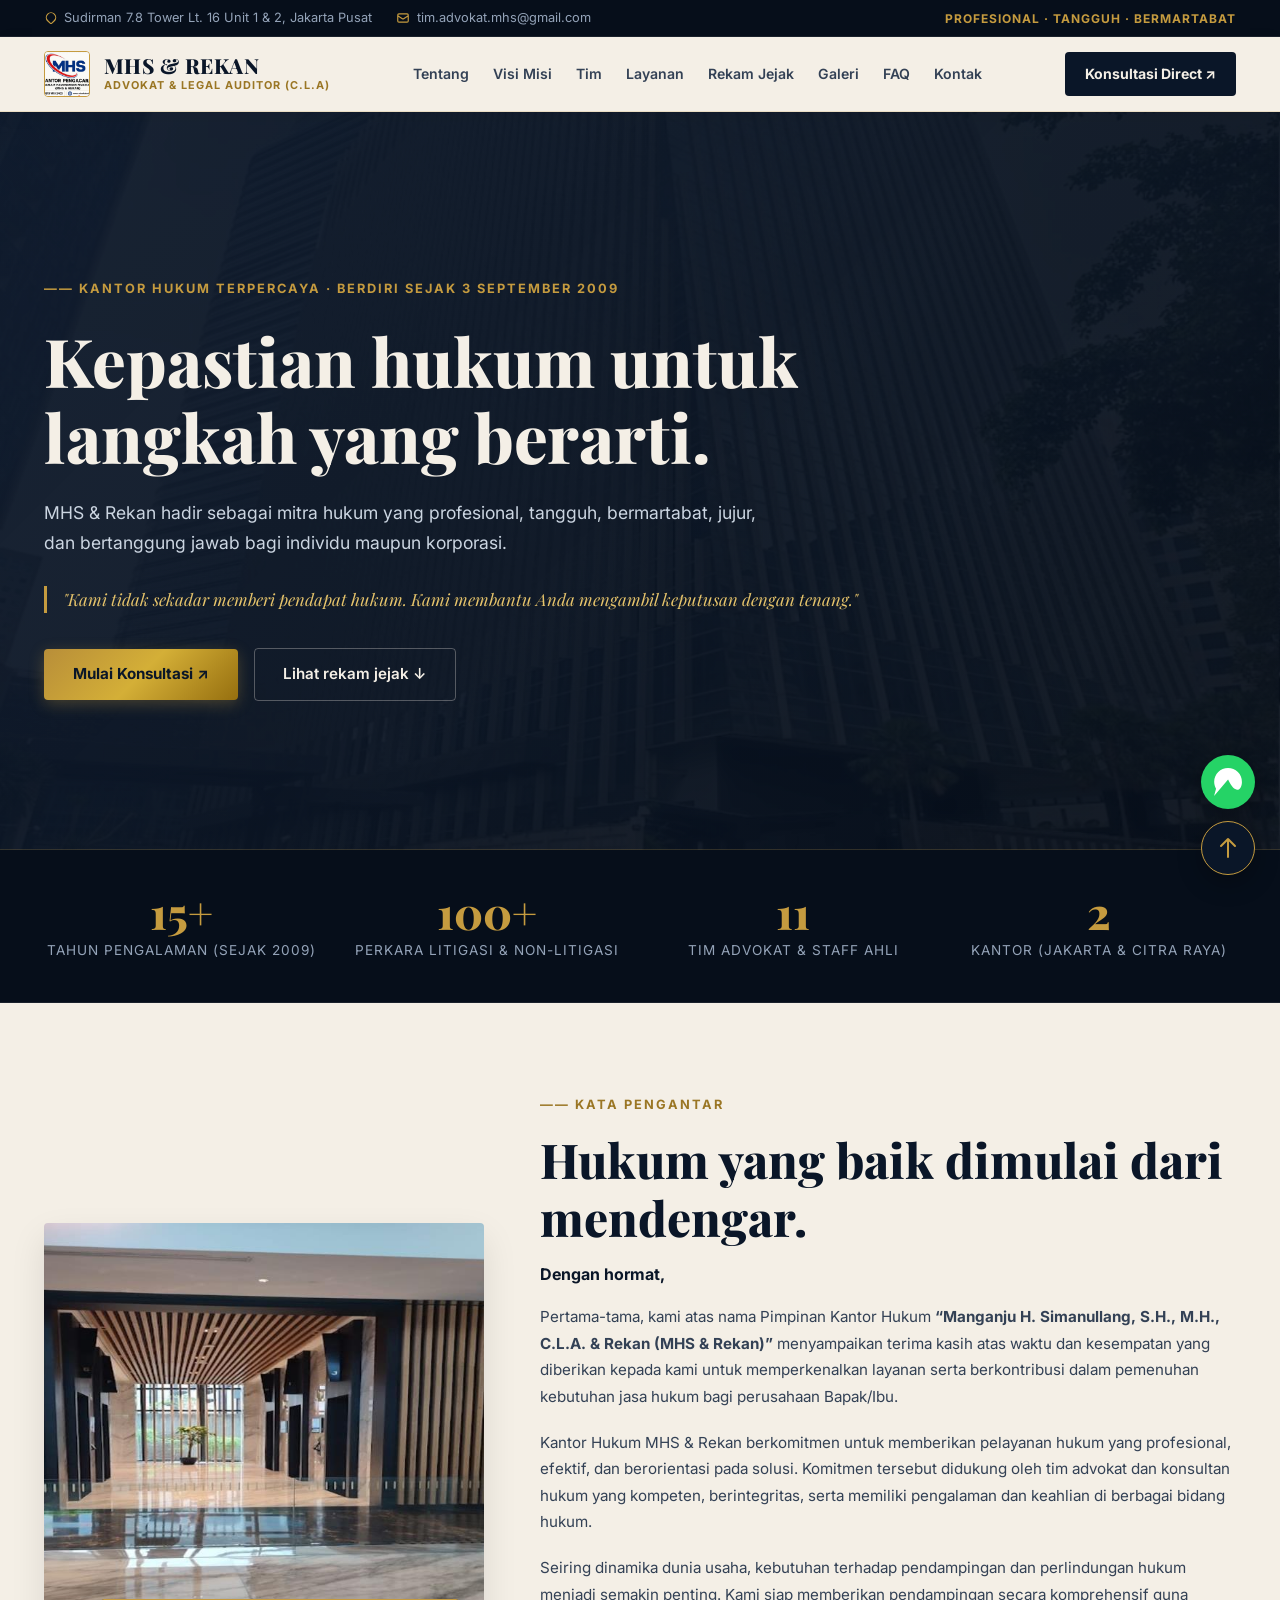
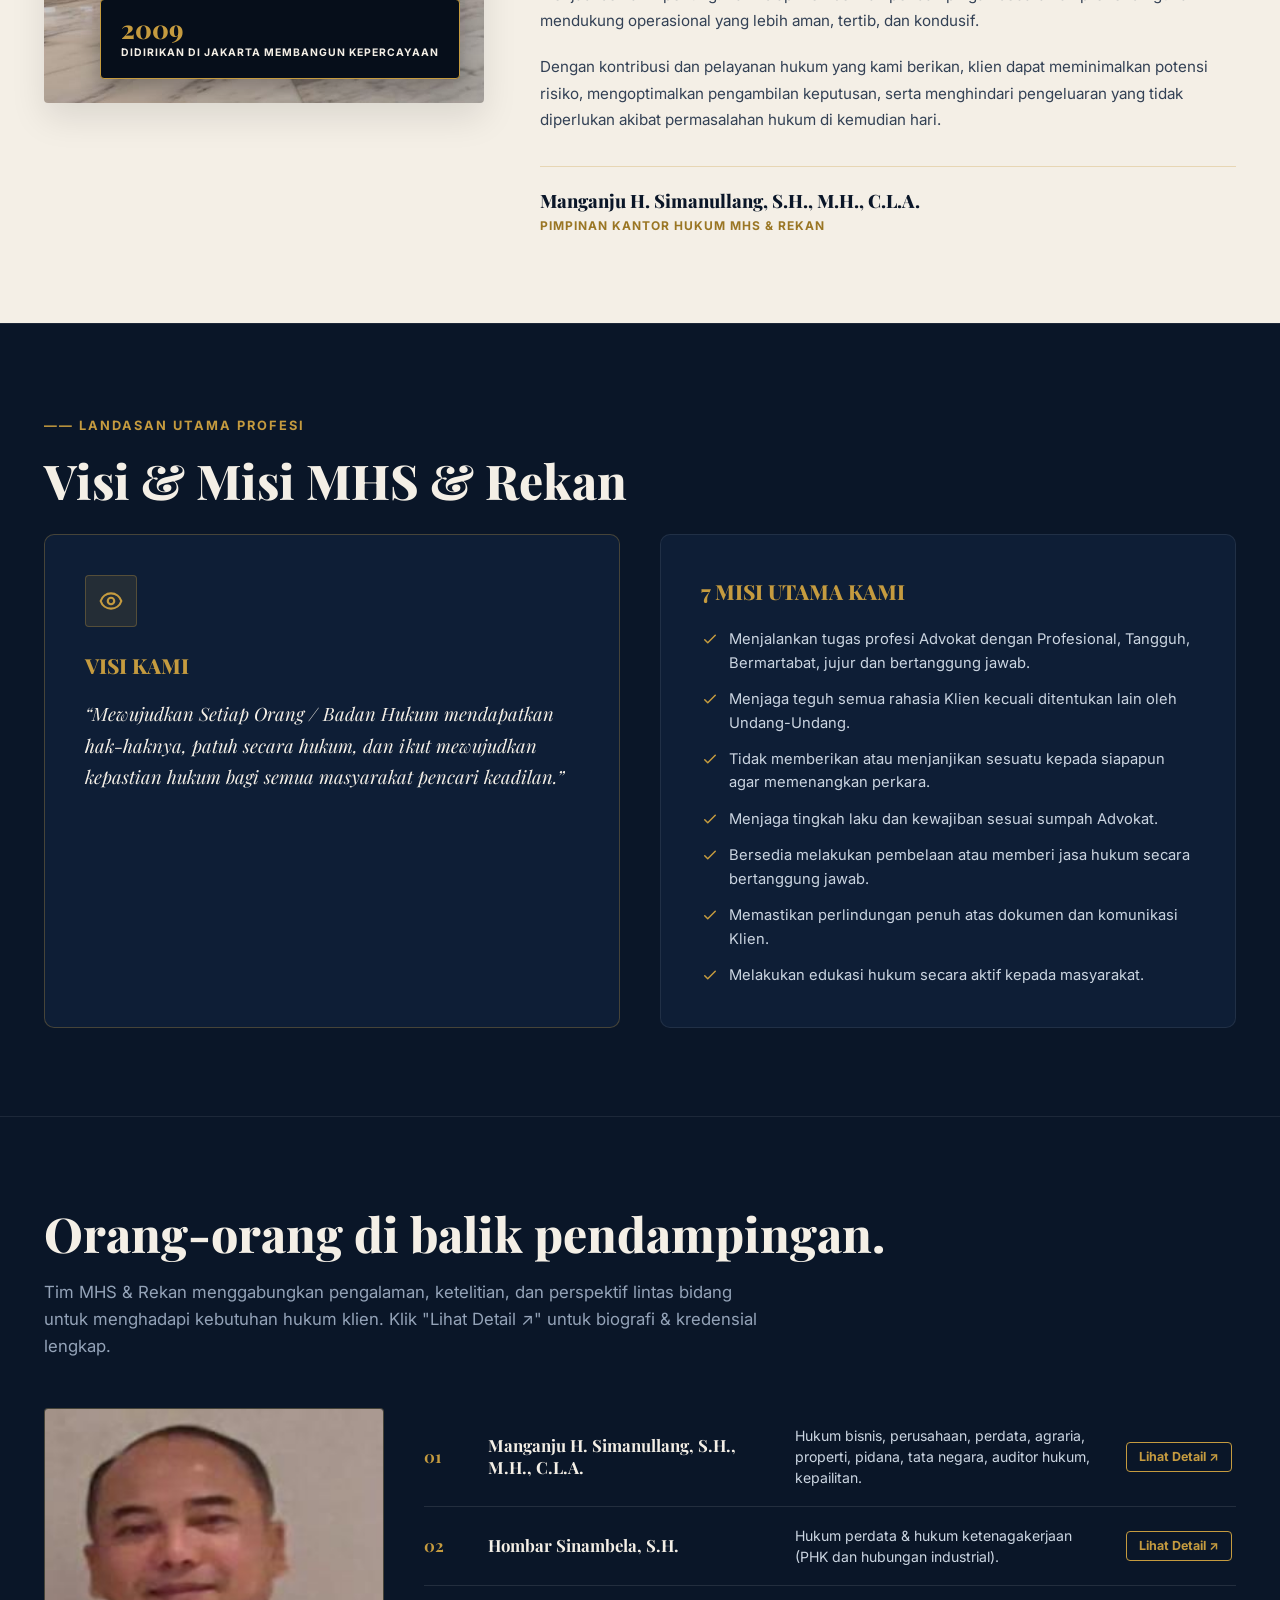
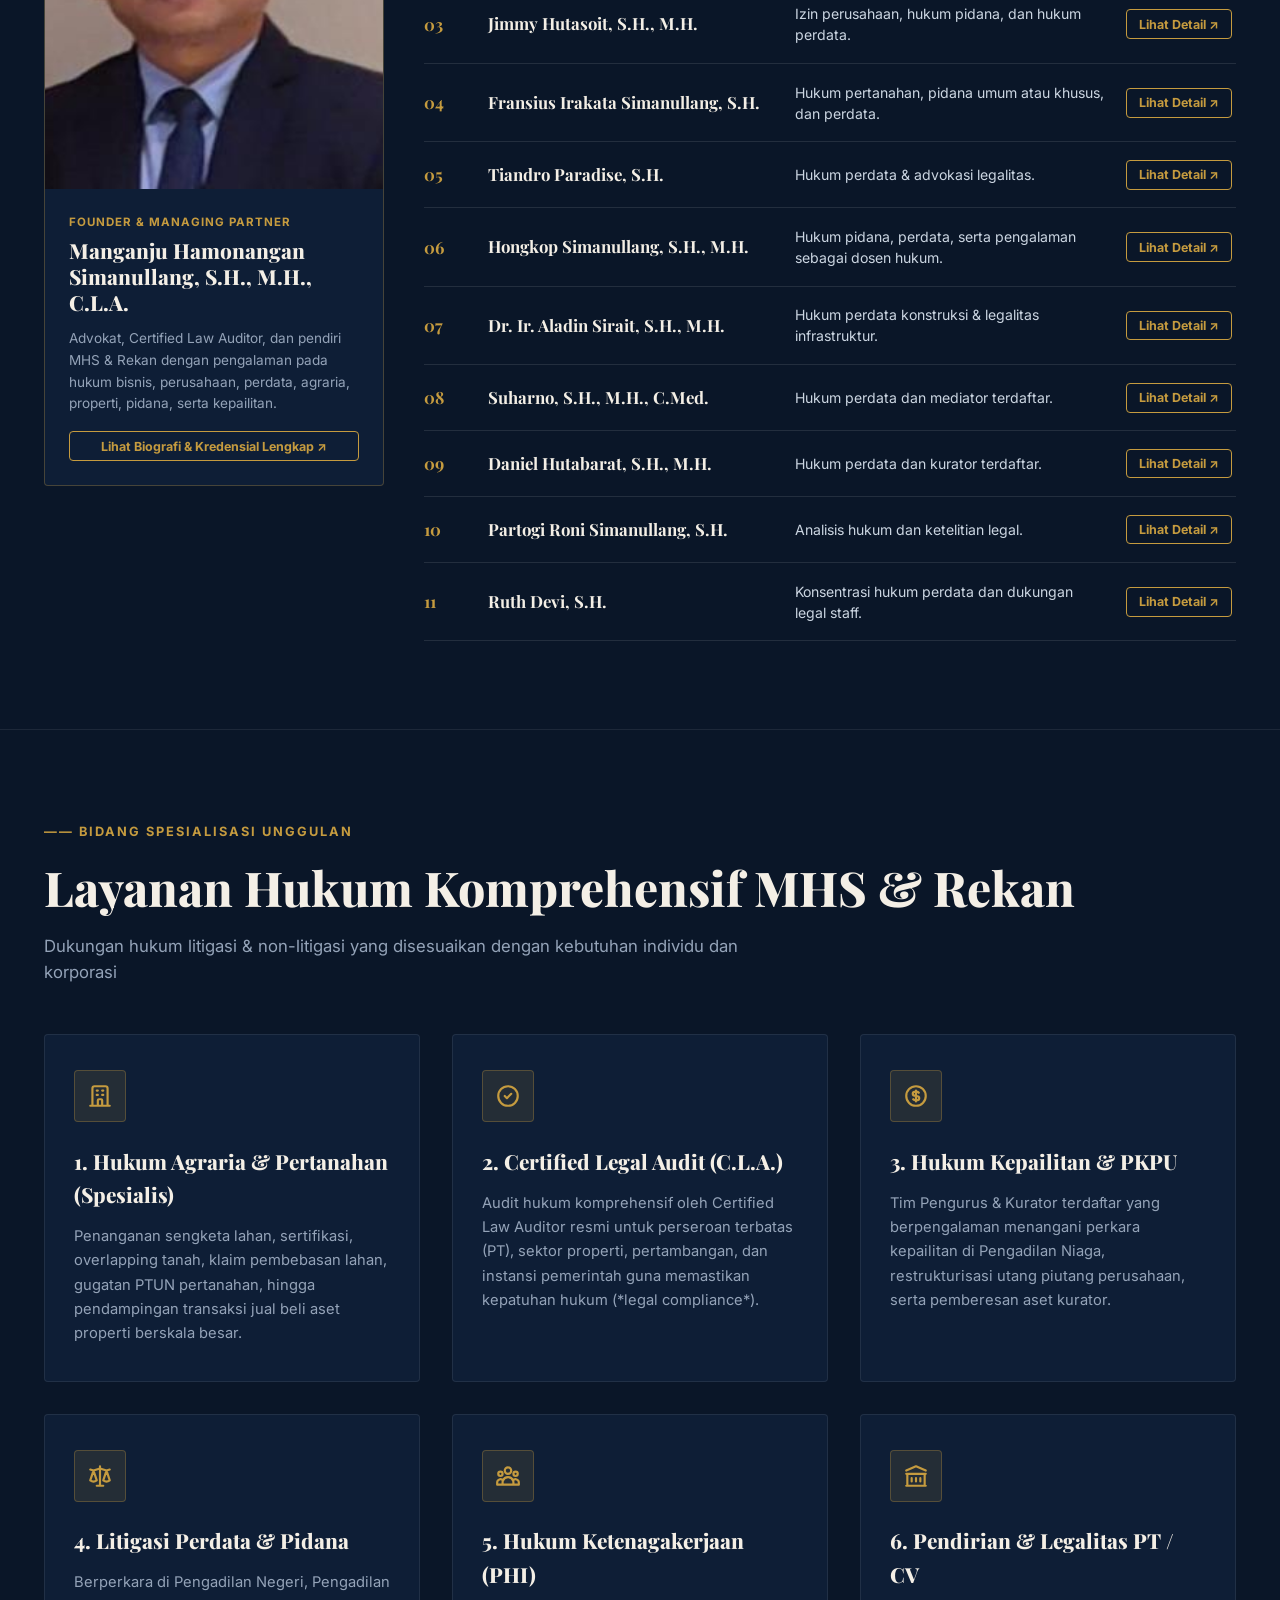
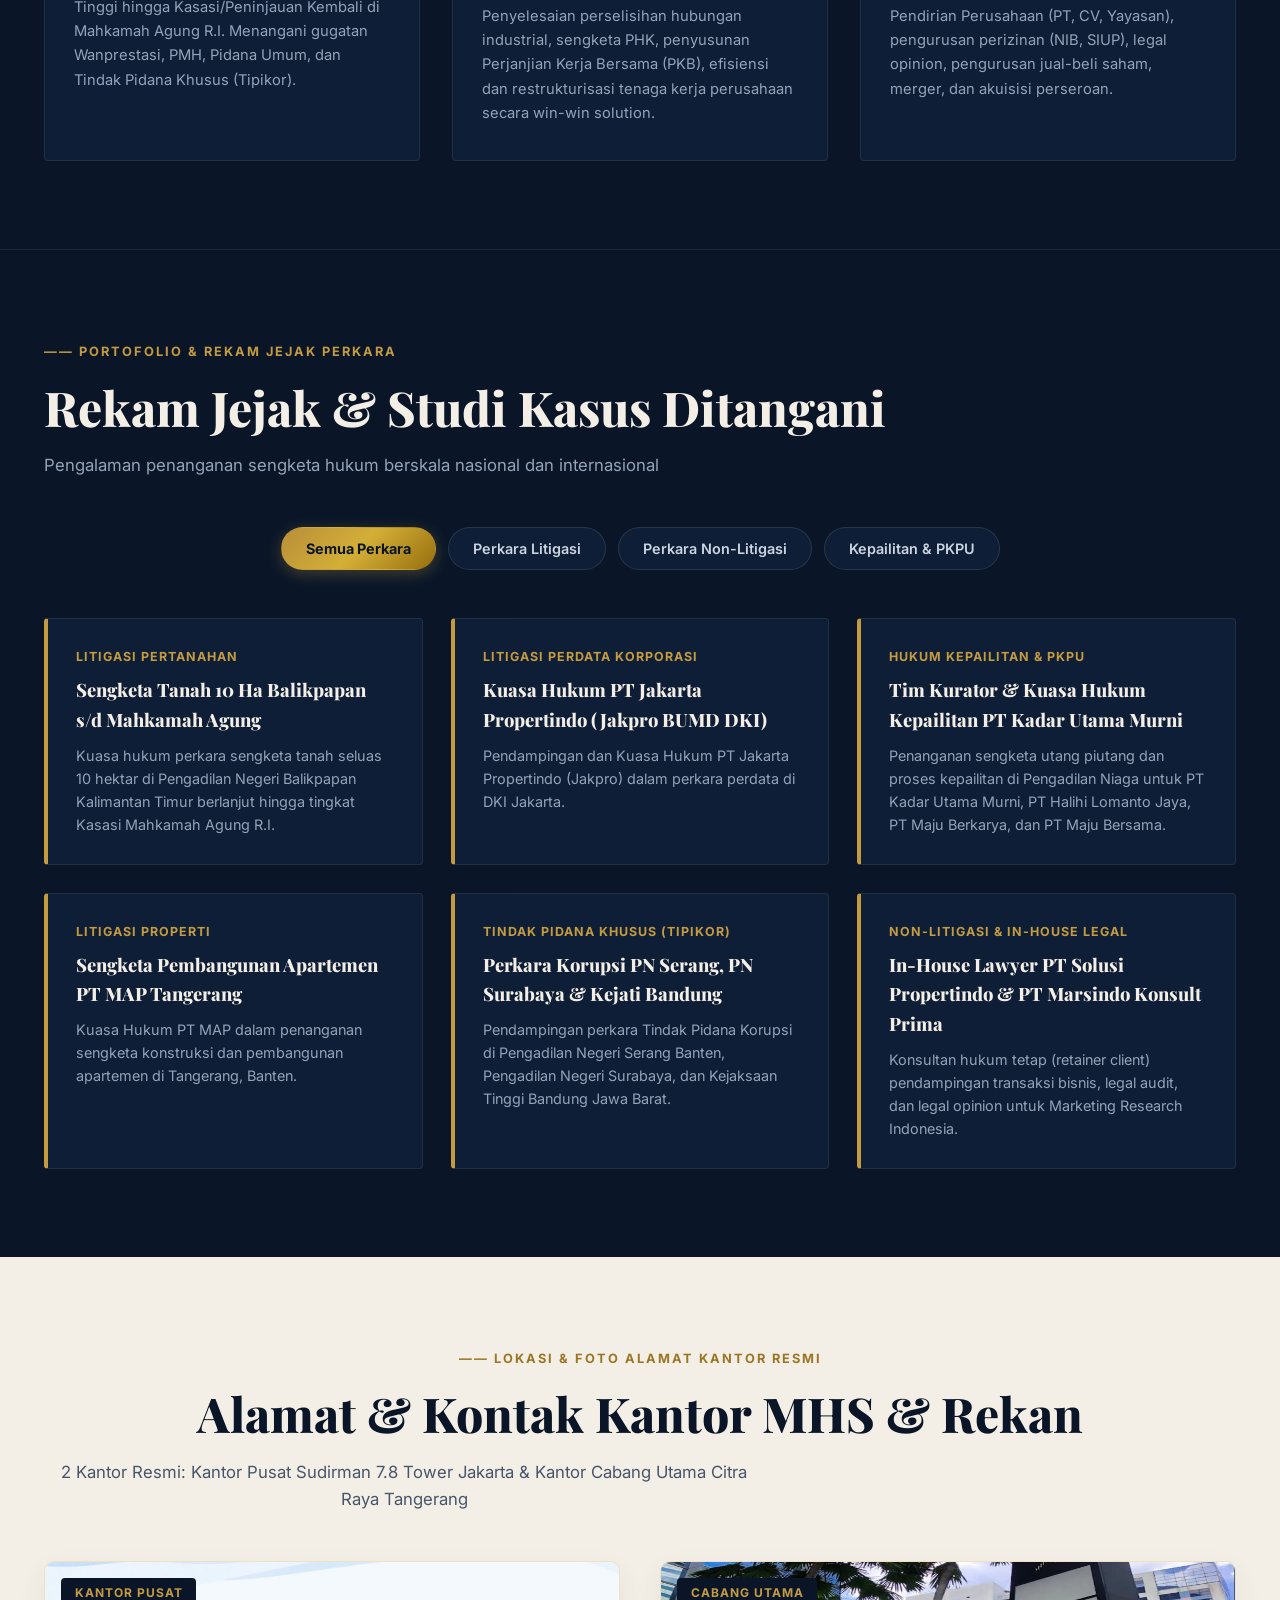
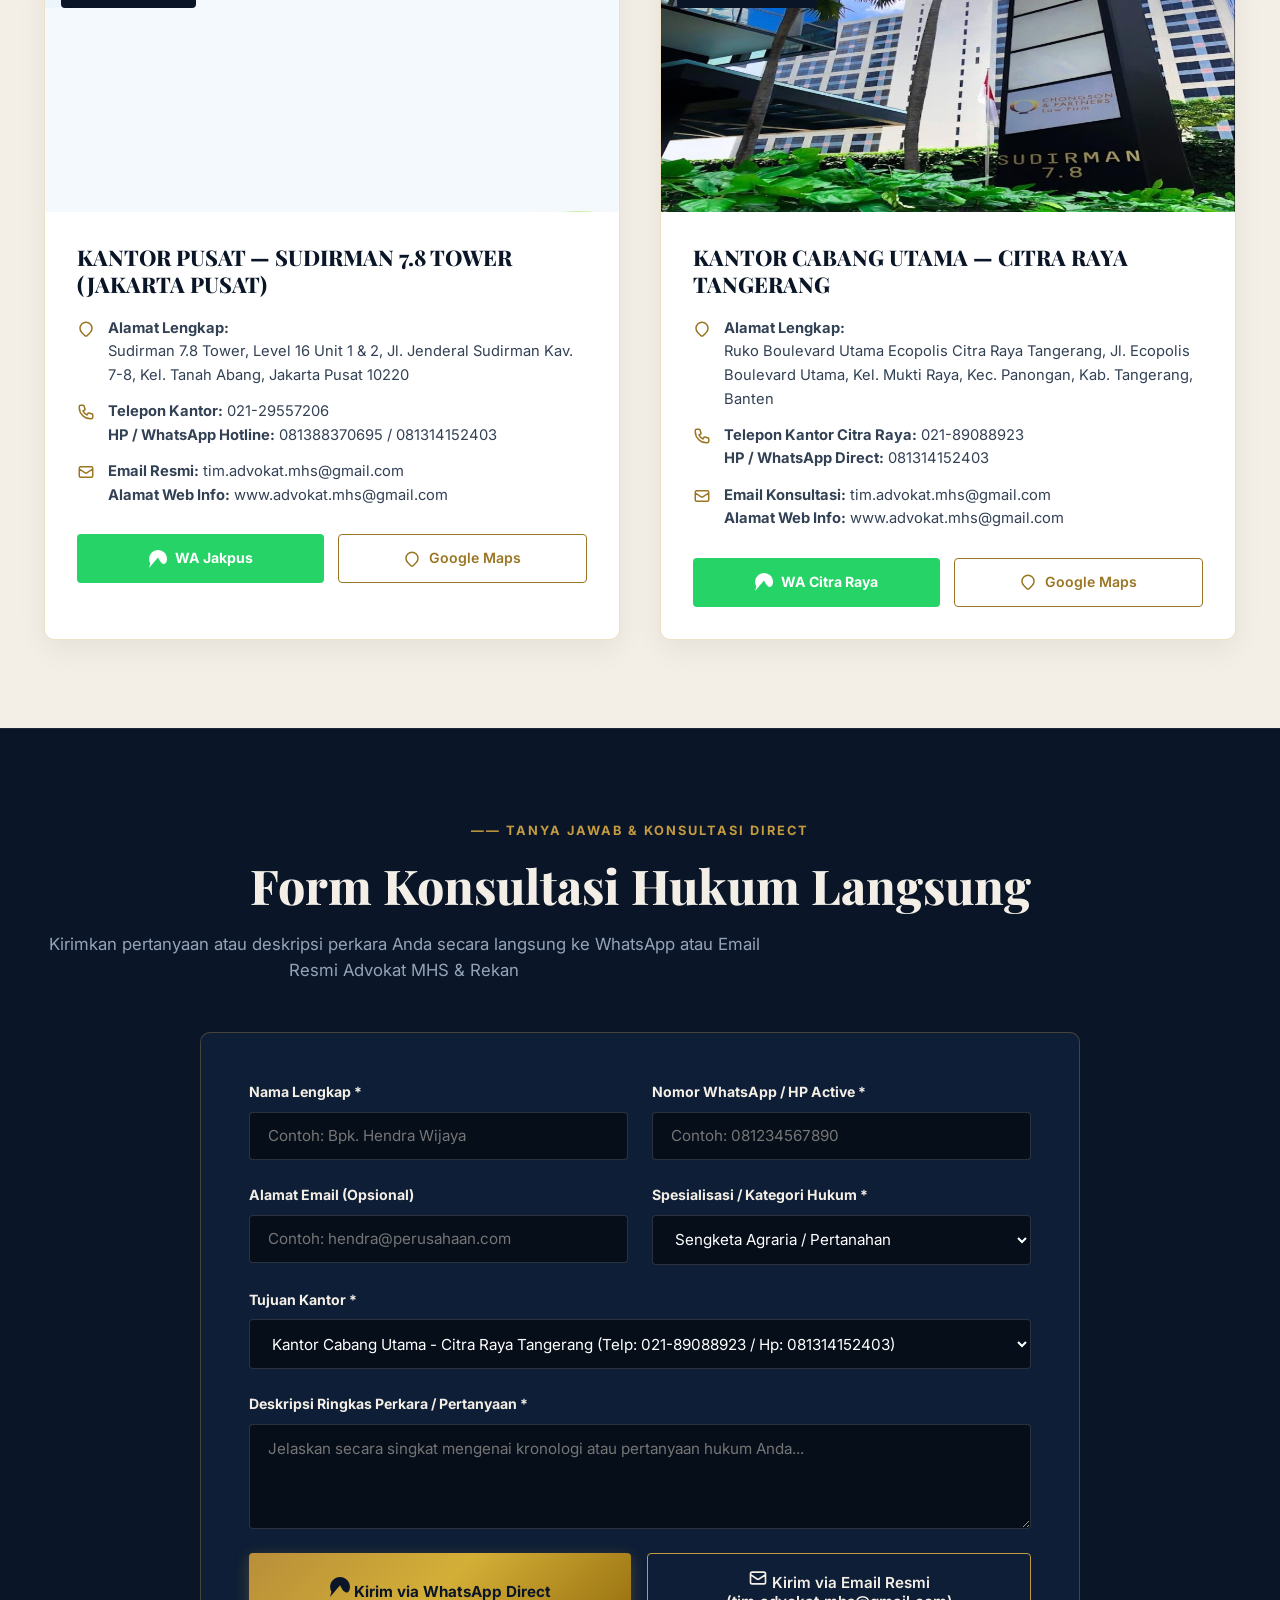
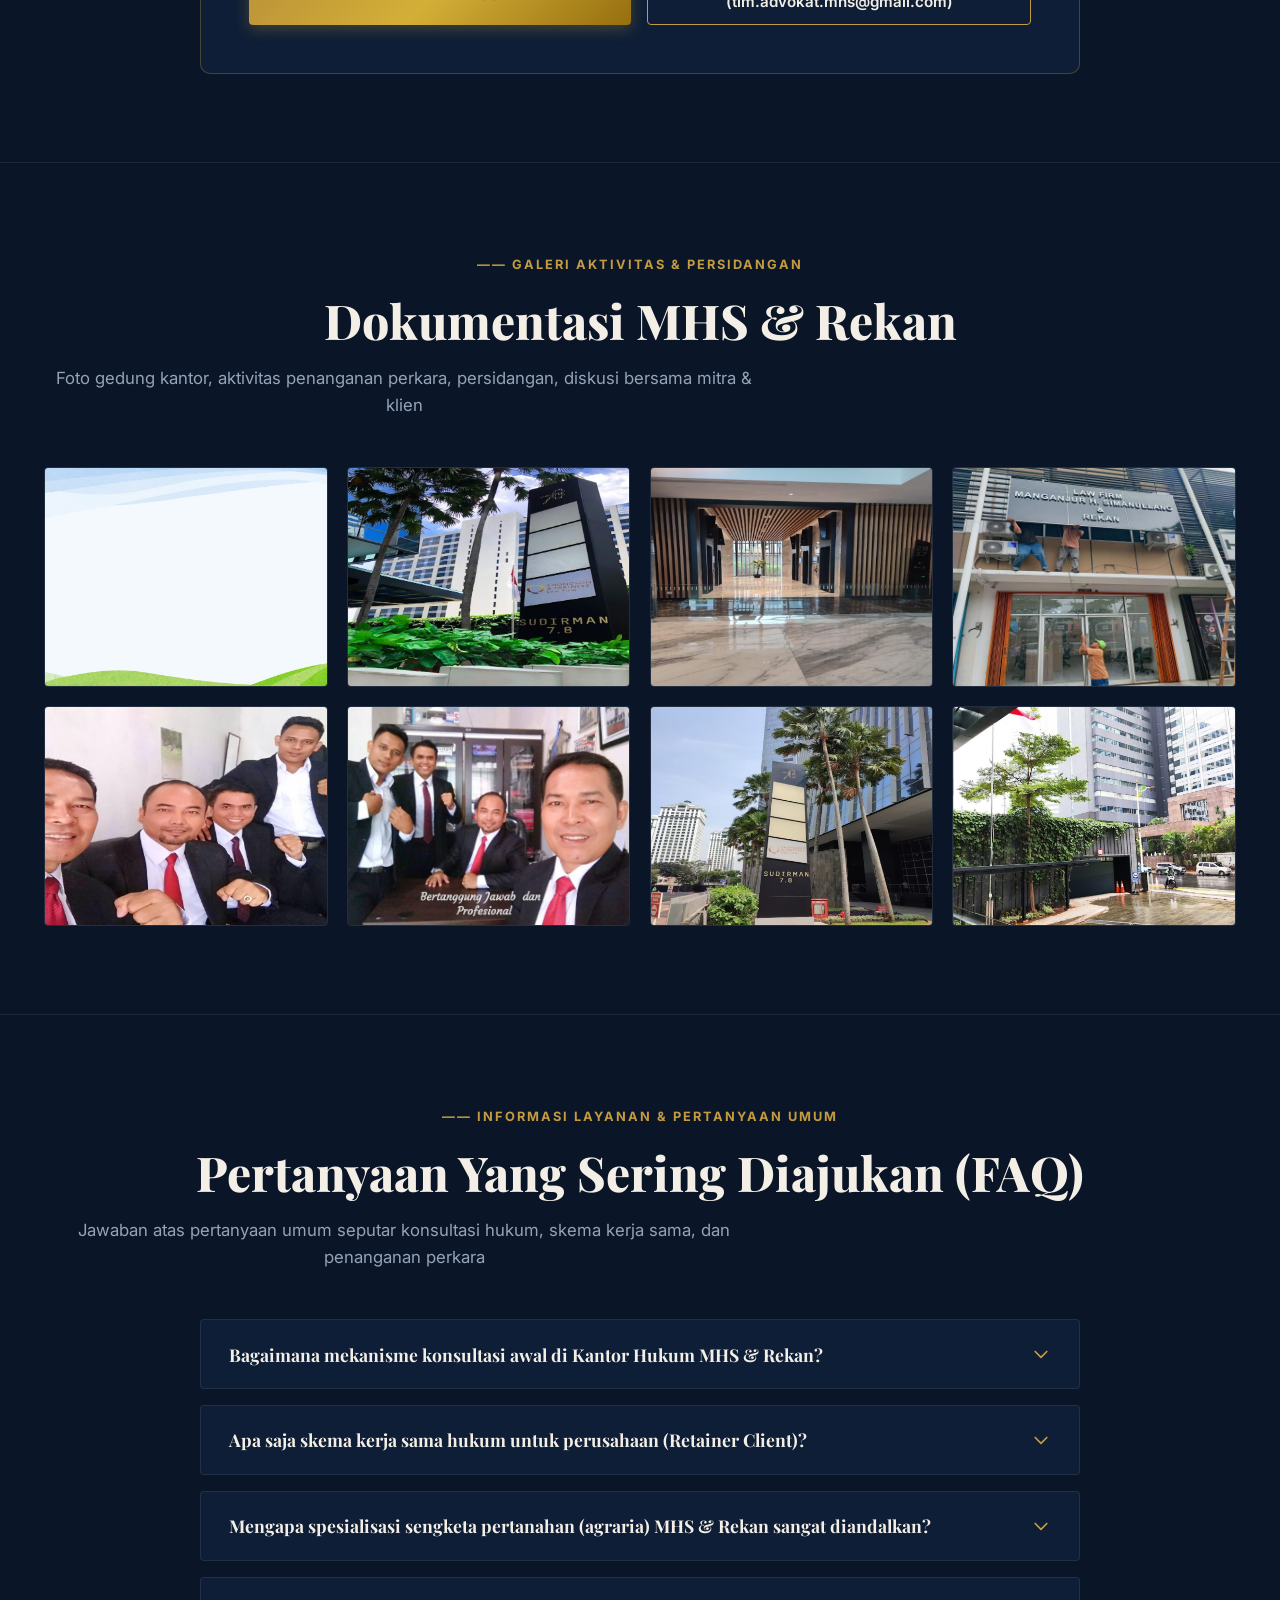
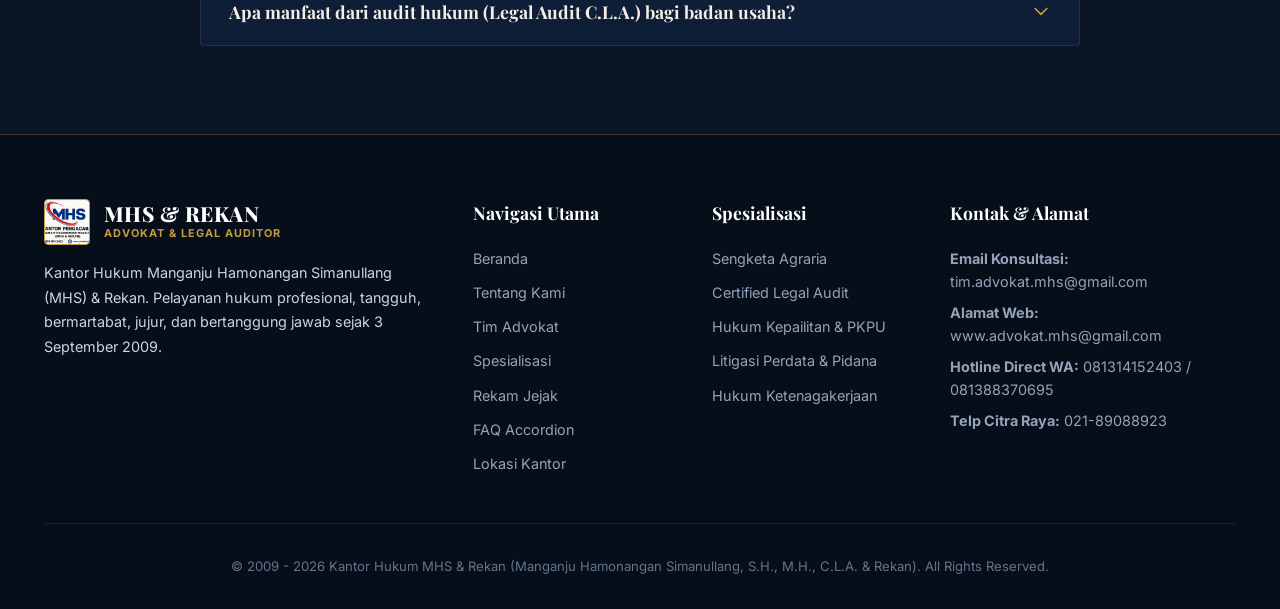
==== commit 6c682b2f: "Fix: Restore rekam-jejak, faq, advocate detail modal, case filter tabs, and FAQ accordion with real " ====
--- a/index.html
+++ b/index.html
@@ -94,6 +94,7 @@
     <a href="#rekam-jejak" class="nav-link">Rekam Jejak Perkara</a>
     <a href="#tanya-jawab" class="nav-link">Form Tanya Jawab Direct</a>
     <a href="#galeri" class="nav-link">Galeri Foto</a>
+    <a href="#faq" class="nav-link">FAQ Accordion</a>
     <a href="#kontak" class="nav-link">Alamat Kantor &amp; Lokasi</a>
   </div>
 
@@ -150,29 +151,46 @@
   </div>
 
   <!-- ==========================================================================
-       4. Kata Pengantar Section
-       ========================================================================== -->
-  <section class="section section-dark" id="pengantar">
-    <div class="container">
-      <div>
-        <div class="section-tag-navy">—— KATA PENGANTAR PIMPINAN</div>
-        <h2 class="section-title-serif">Solusi Jasa Hukum Komprehensif &amp; Terpercaya</h2>
-        <p class="section-subtitle">
-          Sambutan resmi Pimpinan Kantor Hukum Manganju H. Simanullang, S.H., M.H., C.L.A. &amp; Rekan
-        </p>
-      </div>
-
-      <div style="background: var(--bg-navy-card); border: 1px solid var(--gold-border); border-radius: var(--radius-md); padding: 3rem; line-height: 1.8; color: #CBD5E1; max-width: 950px;">
-        <p style="margin-bottom: 1.25rem;">
-          <strong style="color:var(--bg-linen);">Dengan hormat,</strong><br>
-          Pertama-tama, kami atas nama Pimpinan Kantor Hukum <strong>“Manganju H. Simanullang, S.H., M.H., C.L.A. &amp; Rekan (MHS &amp; Rekan)”</strong> menyampaikan terima kasih atas waktu dan kesempatan yang diberikan kepada kami untuk memperkenalkan layanan serta berkontribusi dalam pemenuhan kebutuhan jasa hukum bagi perusahaan maupun perseorangan.
-        </p>
-        <p style="margin-bottom: 1.25rem;">
-          Kantor Hukum MHS &amp; Rekan berkomitmen untuk memberikan pelayanan hukum yang profesional, efektif, dan berorientasi pada solusi bagi setiap klien. Komitmen tersebut didukung oleh tim advokat dan konsultan hukum yang kompeten, berintegritas, serta memiliki pengalaman di berbagai bidang hukum.
-        </p>
-        <p style="margin-bottom: 0;">
-          Melalui kesempatan ini, Kantor Hukum MHS &amp; Rekan siap memberikan pendampingan hukum secara komprehensif guna mendukung terciptanya operasional bisnis yang lebih aman, tertib, dan kondusif, sehingga risiko hukum dapat diminimalkan sejak dini.
-        </p>
+       4. Kata Pengantar Section (Warm Linen Background - Exact Screenshot 2)
+       ========================================================================== -->
+  <section class="section section-linen" id="pengantar">
+    <div class="container">
+      <div class="pengantar-grid">
+        
+        <!-- Left Column Image with Floating Year Badge -->
+        <div class="pengantar-img-wrapper">
+          <img src="company-gallery/pdf-image-02-page-1.jpeg" alt="Kantor Hukum MHS &amp; Rekan" class="pengantar-img" />
+          <div class="pengantar-floating-badge">
+            <div class="pengantar-badge-year">2009</div>
+            <div class="pengantar-badge-text">DIDIRIKAN DI JAKARTA MEMBANGUN KEPERCAYAAN</div>
+          </div>
+        </div>
+
+        <!-- Right Column Text -->
+        <div>
+          <div class="section-tag-linen">—— KATA PENGANTAR</div>
+          <h2 class="section-title-serif" style="color:var(--text-dark);">Hukum yang baik dimulai dari mendengar.</h2>
+          <p style="font-weight:700; color:var(--text-dark); margin-bottom:1rem;">Dengan hormat,</p>
+          
+          <p style="font-size:0.95rem; color:#334155; line-height:1.75; margin-bottom:1.2rem;">
+            Pertama-tama, kami atas nama Pimpinan Kantor Hukum <strong>“Manganju H. Simanullang, S.H., M.H., C.L.A. &amp; Rekan (MHS &amp; Rekan)”</strong> menyampaikan terima kasih atas waktu dan kesempatan yang diberikan kepada kami untuk memperkenalkan layanan serta berkontribusi dalam pemenuhan kebutuhan jasa hukum bagi perusahaan Bapak/Ibu.
+          </p>
+          <p style="font-size:0.95rem; color:#334155; line-height:1.75; margin-bottom:1.2rem;">
+            Kantor Hukum MHS &amp; Rekan berkomitmen untuk memberikan pelayanan hukum yang profesional, efektif, dan berorientasi pada solusi. Komitmen tersebut didukung oleh tim advokat dan konsultan hukum yang kompeten, berintegritas, serta memiliki pengalaman dan keahlian di berbagai bidang hukum.
+          </p>
+          <p style="font-size:0.95rem; color:#334155; line-height:1.75; margin-bottom:1.2rem;">
+            Seiring dinamika dunia usaha, kebutuhan terhadap pendampingan dan perlindungan hukum menjadi semakin penting. Kami siap memberikan pendampingan secara komprehensif guna mendukung operasional yang lebih aman, tertib, dan kondusif.
+          </p>
+          <p style="font-size:0.95rem; color:#334155; line-height:1.75; margin-bottom:2rem;">
+            Dengan kontribusi dan pelayanan hukum yang kami berikan, klien dapat meminimalkan potensi risiko, mengoptimalkan pengambilan keputusan, serta menghindari pengeluaran yang tidak diperlukan akibat permasalahan hukum di kemudian hari.
+          </p>
+
+          <div style="border-top:1px solid rgba(197,155,63,0.3); padding-top:1.2rem;">
+            <div style="font-family:var(--font-serif); font-size:1.15rem; font-weight:800; color:var(--text-dark);">Manganju H. Simanullang, S.H., M.H., C.L.A.</div>
+            <div style="font-size:0.75rem; font-weight:700; color:var(--gold-dark); letter-spacing:1px; text-transform:uppercase;">PIMPINAN KANTOR HUKUM MHS &amp; REKAN</div>
+          </div>
+        </div>
+
       </div>
     </div>
   </section>
@@ -213,20 +231,20 @@
   </section>
 
   <!-- ==========================================================================
-       6. Direktori Tim Advokat (Exact Replit Layout - Screenshot 1)
+       6. Direktori Tim Advokat (Exact Replit Layout with Interactive Detail Modal Buttons)
        ========================================================================== -->
   <section class="section section-dark" id="advokat" style="border-top:1px solid rgba(255,255,255,0.08);">
     <div class="container">
       <div style="margin-bottom: 3rem;">
         <h2 class="section-title-serif" style="color:var(--bg-linen);">Orang-orang di balik pendampingan.</h2>
         <p class="section-subtitle">
-          Tim MHS &amp; Rekan menggabungkan pengalaman, ketelitian, dan perspektif lintas bidang untuk menghadapi kebutuhan hukum klien.
+          Tim MHS &amp; Rekan menggabungkan pengalaman, ketelitian, dan perspektif lintas bidang untuk menghadapi kebutuhan hukum klien. Klik "Lihat Detail ↗" untuk biografi &amp; kredensial lengkap.
         </p>
       </div>
 
       <div class="team-layout-grid">
         
-        <!-- Left Featured Founder Card (Exact Screenshot 1 Left Column) -->
+        <!-- Left Featured Founder Card -->
         <div class="founder-card-featured">
           <img src="company-gallery/pdf-image-05-page-8.jpeg" alt="Manganju Hamonangan Simanullang, S.H., M.H., C.L.A." class="founder-card-img" />
           <div class="founder-card-body">
@@ -235,10 +253,11 @@
             <p class="founder-card-desc">
               Advokat, Certified Law Auditor, dan pendiri MHS &amp; Rekan dengan pengalaman pada hukum bisnis, perusahaan, perdata, agraria, properti, pidana, serta kepailitan.
             </p>
-          </div>
-        </div>
-
-        <!-- Right 11 Advocates Directory List (Exact Screenshot 1 Right Table) -->
+            <button class="btn-detail-sm btn-view-team" data-id="1" style="margin-top:1rem; width:100%;">Lihat Biografi &amp; Kredensial Lengkap ↗</button>
+          </div>
+        </div>
+
+        <!-- Right 11 Advocates Directory List Table with Interactive Modal Trigger Buttons -->
         <div>
           <div class="advocates-table">
             
@@ -246,77 +265,227 @@
               <div class="advocate-num">01</div>
               <div class="advocate-name-col">Manganju H. Simanullang, S.H., M.H., C.L.A.</div>
               <div class="advocate-spec-col">Hukum bisnis, perusahaan, perdata, agraria, properti, pidana, tata negara, auditor hukum, kepailitan.</div>
+              <div><button class="btn-detail-sm btn-view-team" data-id="1">Lihat Detail ↗</button></div>
             </div>
 
             <div class="advocate-row">
               <div class="advocate-num">02</div>
               <div class="advocate-name-col">Hombar Sinambela, S.H.</div>
               <div class="advocate-spec-col">Hukum perdata &amp; hukum ketenagakerjaan (PHK dan hubungan industrial).</div>
+              <div><button class="btn-detail-sm btn-view-team" data-id="2">Lihat Detail ↗</button></div>
             </div>
 
             <div class="advocate-row">
               <div class="advocate-num">03</div>
               <div class="advocate-name-col">Jimmy Hutasoit, S.H., M.H.</div>
               <div class="advocate-spec-col">Izin perusahaan, hukum pidana, dan hukum perdata.</div>
+              <div><button class="btn-detail-sm btn-view-team" data-id="3">Lihat Detail ↗</button></div>
             </div>
 
             <div class="advocate-row">
               <div class="advocate-num">04</div>
               <div class="advocate-name-col">Fransius Irakata Simanullang, S.H.</div>
               <div class="advocate-spec-col">Hukum pertanahan, pidana umum atau khusus, dan perdata.</div>
+              <div><button class="btn-detail-sm btn-view-team" data-id="4">Lihat Detail ↗</button></div>
             </div>
 
             <div class="advocate-row">
               <div class="advocate-num">05</div>
               <div class="advocate-name-col">Tiandro Paradise, S.H.</div>
               <div class="advocate-spec-col">Hukum perdata &amp; advokasi legalitas.</div>
+              <div><button class="btn-detail-sm btn-view-team" data-id="11">Lihat Detail ↗</button></div>
             </div>
 
             <div class="advocate-row">
               <div class="advocate-num">06</div>
               <div class="advocate-name-col">Hongkop Simanullang, S.H., M.H.</div>
               <div class="advocate-spec-col">Hukum pidana, perdata, serta pengalaman sebagai dosen hukum.</div>
+              <div><button class="btn-detail-sm btn-view-team" data-id="5">Lihat Detail ↗</button></div>
             </div>
 
             <div class="advocate-row">
               <div class="advocate-num">07</div>
               <div class="advocate-name-col">Dr. Ir. Aladin Sirait, S.H., M.H.</div>
               <div class="advocate-spec-col">Hukum perdata konstruksi &amp; legalitas infrastruktur.</div>
+              <div><button class="btn-detail-sm btn-view-team" data-id="6">Lihat Detail ↗</button></div>
             </div>
 
             <div class="advocate-row">
               <div class="advocate-num">08</div>
               <div class="advocate-name-col">Suharno, S.H., M.H., C.Med.</div>
               <div class="advocate-spec-col">Hukum perdata dan mediator terdaftar.</div>
+              <div><button class="btn-detail-sm btn-view-team" data-id="7">Lihat Detail ↗</button></div>
             </div>
 
             <div class="advocate-row">
               <div class="advocate-num">09</div>
               <div class="advocate-name-col">Daniel Hutabarat, S.H., M.H.</div>
               <div class="advocate-spec-col">Hukum perdata dan kurator terdaftar.</div>
+              <div><button class="btn-detail-sm btn-view-team" data-id="8">Lihat Detail ↗</button></div>
             </div>
 
             <div class="advocate-row">
               <div class="advocate-num">10</div>
               <div class="advocate-name-col">Partogi Roni Simanullang, S.H.</div>
               <div class="advocate-spec-col">Analisis hukum dan ketelitian legal.</div>
+              <div><button class="btn-detail-sm btn-view-team" data-id="9">Lihat Detail ↗</button></div>
             </div>
 
             <div class="advocate-row">
               <div class="advocate-num">11</div>
               <div class="advocate-name-col">Ruth Devi, S.H.</div>
               <div class="advocate-spec-col">Konsentrasi hukum perdata dan dukungan legal staff.</div>
-            </div>
-
-          </div>
-        </div>
-
-      </div>
-    </div>
-  </section>
-
-  <!-- ==========================================================================
-       7. Lokasi Kantor (Bright Linen Section with Pictures & Explicit Addresses)
+              <div><button class="btn-detail-sm btn-view-team" data-id="10">Lihat Detail ↗</button></div>
+            </div>
+
+          </div>
+        </div>
+
+      </div>
+    </div>
+  </section>
+
+  <!-- ==========================================================================
+       7. Spesialisasi Layanan Hukum
+       ========================================================================== -->
+  <section class="section section-dark" id="layanan" style="border-top:1px solid rgba(255,255,255,0.08);">
+    <div class="container">
+      <div>
+        <div class="section-tag-navy">—— BIDANG SPESIALISASI UNGGULAN</div>
+        <h2 class="section-title-serif">Layanan Hukum Komprehensif MHS &amp; Rekan</h2>
+        <p class="section-subtitle">Dukungan hukum litigasi &amp; non-litigasi yang disesuaikan dengan kebutuhan individu dan korporasi</p>
+      </div>
+
+      <div class="services-grid">
+
+        <div class="service-card">
+          <div class="service-icon">
+            <svg fill="none" stroke="currentColor" viewBox="0 0 24 24"><path stroke-linecap="round" stroke-linejoin="round" stroke-width="2" d="M19 21V5a2 2 0 00-2-2H7a2 2 0 00-2 2v16m14 0h2m-2 0h-5m-9 0H3m2 0h5M9 7h1m-1 4h1m4-4h1m-1 4h1m-5 10v-5a1 1 0 011-1h2a1 1 0 011 1v5m-4 0h4"></path></svg>
+          </div>
+          <h3 class="service-title">1. Hukum Agraria &amp; Pertanahan (Spesialis)</h3>
+          <p class="service-desc">
+            Penanganan sengketa lahan, sertifikasi, overlapping tanah, klaim pembebasan lahan, gugatan PTUN pertanahan, hingga pendampingan transaksi jual beli aset properti berskala besar.
+          </p>
+        </div>
+
+        <div class="service-card">
+          <div class="service-icon">
+            <svg fill="none" stroke="currentColor" viewBox="0 0 24 24"><path stroke-linecap="round" stroke-linejoin="round" stroke-width="2" d="M9 12l2 2 4-4m6 2a9 9 0 11-18 0 9 9 0 0118 0z"></path></svg>
+          </div>
+          <h3 class="service-title">2. Certified Legal Audit (C.L.A.)</h3>
+          <p class="service-desc">
+            Audit hukum komprehensif oleh Certified Law Auditor resmi untuk perseroan terbatas (PT), sektor properti, pertambangan, dan instansi pemerintah guna memastikan kepatuhan hukum (*legal compliance*).
+          </p>
+        </div>
+
+        <div class="service-card">
+          <div class="service-icon">
+            <svg fill="none" stroke="currentColor" viewBox="0 0 24 24"><path stroke-linecap="round" stroke-linejoin="round" stroke-width="2" d="M12 8c-1.657 0-3 .895-3 2s1.343 2 3 2 3 .895 3 2-1.343 2-3 2m0-8c1.11 0 2.08.402 2.599 1M12 8V7m0 1v8m0 0v1m0-1c-1.11 0-2.08-.402-2.599-1M21 12a9 9 0 11-18 0 9 9 0 0118 0z"></path></svg>
+          </div>
+          <h3 class="service-title">3. Hukum Kepailitan &amp; PKPU</h3>
+          <p class="service-desc">
+            Tim Pengurus &amp; Kurator terdaftar yang berpengalaman menangani perkara kepailitan di Pengadilan Niaga, restrukturisasi utang piutang perusahaan, serta pemberesan aset kurator.
+          </p>
+        </div>
+
+        <div class="service-card">
+          <div class="service-icon">
+            <svg fill="none" stroke="currentColor" viewBox="0 0 24 24"><path stroke-linecap="round" stroke-linejoin="round" stroke-width="2" d="M3 6l3 1m0 0l-3 9a5 5 0 006.001 0M6 7l3 9M6 7l6-2m6 2l3-1m-3 1l-3 9a5 5 0 006.001 0M18 7l3 9m-3-9l-6-2m0-2v2m0 16V5m0 16H9m3 0h3"></path></svg>
+          </div>
+          <h3 class="service-title">4. Litigasi Perdata &amp; Pidana</h3>
+          <p class="service-desc">
+            Berperkara di Pengadilan Negeri, Pengadilan Tinggi hingga Kasasi/Peninjauan Kembali di Mahkamah Agung R.I. Menangani gugatan Wanprestasi, PMH, Pidana Umum, dan Tindak Pidana Khusus (Tipikor).
+          </p>
+        </div>
+
+        <div class="service-card">
+          <div class="service-icon">
+            <svg fill="none" stroke="currentColor" viewBox="0 0 24 24"><path stroke-linecap="round" stroke-linejoin="round" stroke-width="2" d="M17 20h5v-2a3 3 0 00-5.356-1.857M17 20H7m10 0v-2c0-.656-.126-1.283-.356-1.857M7 20H2v-2a3 3 0 015.356-1.857M7 20v-2c0-.656.126-1.283.356-1.857m0 0a5.002 5.002 0 019.288 0M15 7a3 3 0 11-6 0 3 3 0 016 0zm6 3a2 2 0 11-4 0 2 2 0 014 0zM7 10a2 2 0 11-4 0 2 2 0 014 0z"></path></svg>
+          </div>
+          <h3 class="service-title">5. Hukum Ketenagakerjaan (PHI)</h3>
+          <p class="service-desc">
+            Penyelesaian perselisihan hubungan industrial, sengketa PHK, penyusunan Perjanjian Kerja Bersama (PKB), efisiensi dan restrukturisasi tenaga kerja perusahaan secara win-win solution.
+          </p>
+        </div>
+
+        <div class="service-card">
+          <div class="service-icon">
+            <svg fill="none" stroke="currentColor" viewBox="0 0 24 24"><path stroke-linecap="round" stroke-linejoin="round" stroke-width="2" d="M8 14v3m4-3v3m4-3v3M3 21h18M3 10h18M3 7l9-4 9 4M4 10h16v11H4V10z"></path></svg>
+          </div>
+          <h3 class="service-title">6. Pendirian &amp; Legalitas PT / CV</h3>
+          <p class="service-desc">
+            Pendirian Perusahaan (PT, CV, Yayasan), pengurusan perizinan (NIB, SIUP), legal opinion, pengurusan jual-beli saham, merger, dan akuisisi perseroan.
+          </p>
+        </div>
+
+      </div>
+    </div>
+  </section>
+
+  <!-- ==========================================================================
+       8. SECTION REKAM JEJAK PERKARA (Restored & Fully Interactive Filter Tabs)
+       ========================================================================== -->
+  <section class="section section-dark" id="rekam-jejak" style="border-top:1px solid rgba(255,255,255,0.08);">
+    <div class="container">
+      <div>
+        <div class="section-tag-navy">—— PORTOFOLIO &amp; REKAM JEJAK PERKARA</div>
+        <h2 class="section-title-serif">Rekam Jejak &amp; Studi Kasus Ditangani</h2>
+        <p class="section-subtitle">Pengalaman penanganan sengketa hukum berskala nasional dan internasional</p>
+      </div>
+
+      <!-- Category Filter Tabs -->
+      <div class="tab-buttons">
+        <button class="tab-btn active" data-filter="all">Semua Perkara</button>
+        <button class="tab-btn" data-filter="litigasi">Perkara Litigasi</button>
+        <button class="tab-btn" data-filter="nonlitigasi">Perkara Non-Litigasi</button>
+        <button class="tab-btn" data-filter="kepailitan">Kepailitan &amp; PKPU</button>
+      </div>
+
+      <!-- Cases Grid -->
+      <div class="cases-grid">
+
+        <div class="case-card" data-category="litigasi">
+          <div class="case-tag">Litigasi Pertanahan</div>
+          <h4 class="case-title">Sengketa Tanah 10 Ha Balikpapan s/d Mahkamah Agung</h4>
+          <p class="case-desc">Kuasa hukum perkara sengketa tanah seluas 10 hektar di Pengadilan Negeri Balikpapan Kalimantan Timur berlanjut hingga tingkat Kasasi Mahkamah Agung R.I.</p>
+        </div>
+
+        <div class="case-card" data-category="litigasi">
+          <div class="case-tag">Litigasi Perdata Korporasi</div>
+          <h4 class="case-title">Kuasa Hukum PT Jakarta Propertindo (Jakpro BUMD DKI)</h4>
+          <p class="case-desc">Pendampingan dan Kuasa Hukum PT Jakarta Propertindo (Jakpro) dalam perkara perdata di DKI Jakarta.</p>
+        </div>
+
+        <div class="case-card" data-category="kepailitan">
+          <div class="case-tag">Hukum Kepailitan &amp; PKPU</div>
+          <h4 class="case-title">Tim Kurator &amp; Kuasa Hukum Kepailitan PT Kadar Utama Murni</h4>
+          <p class="case-desc">Penanganan sengketa utang piutang dan proses kepailitan di Pengadilan Niaga untuk PT Kadar Utama Murni, PT Halihi Lomanto Jaya, PT Maju Berkarya, dan PT Maju Bersama.</p>
+        </div>
+
+        <div class="case-card" data-category="litigasi">
+          <div class="case-tag">Litigasi Properti</div>
+          <h4 class="case-title">Sengketa Pembangunan Apartemen PT MAP Tangerang</h4>
+          <p class="case-desc">Kuasa Hukum PT MAP dalam penanganan sengketa konstruksi dan pembangunan apartemen di Tangerang, Banten.</p>
+        </div>
+
+        <div class="case-card" data-category="litigasi">
+          <div class="case-tag">Tindak Pidana Khusus (Tipikor)</div>
+          <h4 class="case-title">Perkara Korupsi PN Serang, PN Surabaya &amp; Kejati Bandung</h4>
+          <p class="case-desc">Pendampingan perkara Tindak Pidana Korupsi di Pengadilan Negeri Serang Banten, Pengadilan Negeri Surabaya, dan Kejaksaan Tinggi Bandung Jawa Barat.</p>
+        </div>
+
+        <div class="case-card" data-category="nonlitigasi">
+          <div class="case-tag">Non-Litigasi &amp; In-House Legal</div>
+          <h4 class="case-title">In-House Lawyer PT Solusi Propertindo &amp; PT Marsindo Konsult Prima</h4>
+          <p class="case-desc">Konsultan hukum tetap (retainer client) pendampingan transaksi bisnis, legal audit, dan legal opinion untuk Marketing Research Indonesia.</p>
+        </div>
+
+      </div>
+    </div>
+  </section>
+
+  <!-- ==========================================================================
+       9. Lokasi & Alamat Jelas 2 Kantor (Sudirman Jakpus & Citra Raya Tangerang)
        ========================================================================== -->
   <section class="section section-linen" id="kontak">
     <div class="container">
@@ -409,84 +578,7 @@
   </section>
 
   <!-- ==========================================================================
-       8. Spesialisasi Layanan Hukum
-       ========================================================================== -->
-  <section class="section section-dark" id="layanan">
-    <div class="container">
-      <div>
-        <div class="section-tag-navy">—— BIDANG SPESIALISASI UNGGULAN</div>
-        <h2 class="section-title-serif">Layanan Hukum Komprehensif MHS &amp; Rekan</h2>
-        <p class="section-subtitle">Dukungan hukum litigasi &amp; non-litigasi yang disesuaikan dengan kebutuhan individu dan korporasi</p>
-      </div>
-
-      <div class="services-grid">
-
-        <div class="service-card">
-          <div class="service-icon">
-            <svg fill="none" stroke="currentColor" viewBox="0 0 24 24"><path stroke-linecap="round" stroke-linejoin="round" stroke-width="2" d="M19 21V5a2 2 0 00-2-2H7a2 2 0 00-2 2v16m14 0h2m-2 0h-5m-9 0H3m2 0h5M9 7h1m-1 4h1m4-4h1m-1 4h1m-5 10v-5a1 1 0 011-1h2a1 1 0 011 1v5m-4 0h4"></path></svg>
-          </div>
-          <h3 class="service-title">1. Hukum Agraria &amp; Pertanahan (Spesialis)</h3>
-          <p class="service-desc">
-            Penanganan sengketa lahan, sertifikasi, overlapping tanah, klaim pembebasan lahan, gugatan PTUN pertanahan, hingga pendampingan transaksi jual beli aset properti berskala besar.
-          </p>
-        </div>
-
-        <div class="service-card">
-          <div class="service-icon">
-            <svg fill="none" stroke="currentColor" viewBox="0 0 24 24"><path stroke-linecap="round" stroke-linejoin="round" stroke-width="2" d="M9 12l2 2 4-4m6 2a9 9 0 11-18 0 9 9 0 0118 0z"></path></svg>
-          </div>
-          <h3 class="service-title">2. Certified Legal Audit (C.L.A.)</h3>
-          <p class="service-desc">
-            Audit hukum komprehensif oleh Certified Law Auditor resmi untuk perseroan terbatas (PT), sektor properti, pertambangan, dan instansi pemerintah guna memastikan kepatuhan hukum (*legal compliance*).
-          </p>
-        </div>
-
-        <div class="service-card">
-          <div class="service-icon">
-            <svg fill="none" stroke="currentColor" viewBox="0 0 24 24"><path stroke-linecap="round" stroke-linejoin="round" stroke-width="2" d="M12 8c-1.657 0-3 .895-3 2s1.343 2 3 2 3 .895 3 2-1.343 2-3 2m0-8c1.11 0 2.08.402 2.599 1M12 8V7m0 1v8m0 0v1m0-1c-1.11 0-2.08-.402-2.599-1M21 12a9 9 0 11-18 0 9 9 0 0118 0z"></path></svg>
-          </div>
-          <h3 class="service-title">3. Hukum Kepailitan &amp; PKPU</h3>
-          <p class="service-desc">
-            Tim Pengurus &amp; Kurator terdaftar yang berpengalaman menangani perkara kepailitan di Pengadilan Niaga, restrukturisasi utang piutang perusahaan, serta pemberesan aset kurator.
-          </p>
-        </div>
-
-        <div class="service-card">
-          <div class="service-icon">
-            <svg fill="none" stroke="currentColor" viewBox="0 0 24 24"><path stroke-linecap="round" stroke-linejoin="round" stroke-width="2" d="M3 6l3 1m0 0l-3 9a5 5 0 006.001 0M6 7l3 9M6 7l6-2m6 2l3-1m-3 1l-3 9a5 5 0 006.001 0M18 7l3 9m-3-9l-6-2m0-2v2m0 16V5m0 16H9m3 0h3"></path></svg>
-          </div>
-          <h3 class="service-title">4. Litigasi Perdata &amp; Pidana</h3>
-          <p class="service-desc">
-            Berperkara di Pengadilan Negeri, Pengadilan Tinggi hingga Kasasi/Peninjauan Kembali di Mahkamah Agung R.I. Menangani gugatan Wanprestasi, PMH, Pidana Umum, dan Tindak Pidana Khusus (Tipikor).
-          </p>
-        </div>
-
-        <div class="service-card">
-          <div class="service-icon">
-            <svg fill="none" stroke="currentColor" viewBox="0 0 24 24"><path stroke-linecap="round" stroke-linejoin="round" stroke-width="2" d="M17 20h5v-2a3 3 0 00-5.356-1.857M17 20H7m10 0v-2c0-.656-.126-1.283-.356-1.857M7 20H2v-2a3 3 0 015.356-1.857M7 20v-2c0-.656.126-1.283.356-1.857m0 0a5.002 5.002 0 019.288 0M15 7a3 3 0 11-6 0 3 3 0 016 0zm6 3a2 2 0 11-4 0 2 2 0 014 0zM7 10a2 2 0 11-4 0 2 2 0 014 0z"></path></svg>
-          </div>
-          <h3 class="service-title">5. Hukum Ketenagakerjaan (PHI)</h3>
-          <p class="service-desc">
-            Penyelesaian perselisihan hubungan industrial, sengketa PHK, penyusunan Perjanjian Kerja Bersama (PKB), efisiensi dan restrukturisasi tenaga kerja perusahaan secara win-win solution.
-          </p>
-        </div>
-
-        <div class="service-card">
-          <div class="service-icon">
-            <svg fill="none" stroke="currentColor" viewBox="0 0 24 24"><path stroke-linecap="round" stroke-linejoin="round" stroke-width="2" d="M8 14v3m4-3v3m4-3v3M3 21h18M3 10h18M3 7l9-4 9 4M4 10h16v11H4V10z"></path></svg>
-          </div>
-          <h3 class="service-title">6. Pendirian &amp; Legalitas PT / CV</h3>
-          <p class="service-desc">
-            Pendirian Perusahaan (PT, CV, Yayasan), pengurusan perizinan (NIB, SIUP), legal opinion, pengurusan jual-beli saham, merger, dan akuisisi perseroan.
-          </p>
-        </div>
-
-      </div>
-    </div>
-  </section>
-
-  <!-- ==========================================================================
-       9. Form Tanya Jawab & Konsultasi Direct (WhatsApp & Email)
+       10. Form Tanya Jawab & Konsultasi Direct (WhatsApp & Email)
        ========================================================================== -->
   <section class="section section-dark" id="tanya-jawab" style="border-top:1px solid rgba(255,255,255,0.08);">
     <div class="container">
@@ -543,7 +635,7 @@
 
           <div class="form-actions-flex">
             <button type="button" id="btn-wa-send" class="btn-hero-gold" style="flex: 1; border:none; cursor:pointer;">
-              <svg width="20" height="20" fill="currentColor" viewBox="0 0 24 24"><path d="M.057 24l1.687-6.163c-1.041-1.804-1.588-3.849-1.587-5.946.003-6.556 5.338-11.891 11.893-11.891 3.181.001 6.167 1.24 8.413 3.488 2.245 2.248 3.481 5.236 3.48 8.414-.003 6.557-5.338 11.892-11.893 11.892-1.99-.001-3.951-.5-5.688-1.448l-6.305 1.654zm6.597-3.807c1.676.995 3.276 1.591 5.392 1.592 5.448 0 9.886-4.434 9.889-9.885.002-5.462-4.415-9.89-9.881-9.892-5.452 0-9.887 4.434-9.889 9.884-.001 2.225.651 3.891 1.746 5.634l-.999 3.648 3.742-.981z"/></svg>
+              <svg width="20" height="20" fill="currentColor" viewBox="0 0 24 24"><path d="M.057 24l1.687-6.163c-1.041-1.804-1.588-3.849-1.587-5.946.003-6.556 5.338-11.891 11.893-11.891 3.181.001 6.167 1.24 8.413 3.488 2.245 2.248 3.481 5.236 3.48 8.414-.003 6.557-5.338 11.892-11.892-1.99-.001-3.951-.5-5.688-1.448l-6.305 1.654zm6.597-3.807c1.676.995 3.276 1.591 5.392 1.592 5.448 0 9.886-4.434 9.889-9.885.002-5.462-4.415-9.89-9.881-9.892-5.452 0-9.887 4.434-9.889 9.884-.001 2.225.651 3.891 1.746 5.634l-.999 3.648 3.742-.981z"/></svg>
               Kirim via WhatsApp Direct
             </button>
             <button type="button" id="btn-email-send" class="btn-hero-outline" style="flex: 1; border:1px solid var(--gold-primary); cursor:pointer;">
@@ -557,7 +649,7 @@
   </section>
 
   <!-- ==========================================================================
-       10. Galeri Foto Aktivitas Kantor
+       11. Galeri Foto Aktivitas Kantor
        ========================================================================== -->
   <section class="section section-dark" id="galeri" style="border-top:1px solid rgba(255,255,255,0.08);">
     <div class="container">
@@ -581,7 +673,64 @@
   </section>
 
   <!-- ==========================================================================
-       11. Footer Section
+       12. SECTION FAQ ACCORDION (Restored & Fully Interactive)
+       ========================================================================== -->
+  <section class="section section-dark" id="faq" style="border-top:1px solid rgba(255,255,255,0.08);">
+    <div class="container">
+      <div class="text-center">
+        <div class="section-tag-navy">—— INFORMASI LAYANAN &amp; PERTANYAAN UMUM</div>
+        <h2 class="section-title-serif">Pertanyaan Yang Sering Diajukan (FAQ)</h2>
+        <p class="section-subtitle">Jawaban atas pertanyaan umum seputar konsultasi hukum, skema kerja sama, dan penanganan perkara</p>
+      </div>
+
+      <div class="faq-list">
+
+        <div class="faq-item">
+          <button class="faq-question">
+            <span>Bagaimana mekanisme konsultasi awal di Kantor Hukum MHS &amp; Rekan?</span>
+            <svg fill="none" stroke="currentColor" viewBox="0 0 24 24"><path stroke-linecap="round" stroke-linejoin="round" stroke-width="2" d="M19 9l-7 7-7-7"></path></svg>
+          </button>
+          <div class="faq-answer">
+            Konsultasi awal dapat dilakukan secara langsung melalui Form Tanya Jawab Direct, WhatsApp Hotline (081314152403 / 081388370695), Email (tim.advokat.mhs@gmail.com), maupun janji temu di Kantor Pusat Sudirman 7.8 Tower Jakarta atau Kantor Cabang Citra Raya Tangerang.
+          </div>
+        </div>
+
+        <div class="faq-item">
+          <button class="faq-question">
+            <span>Apa saja skema kerja sama hukum untuk perusahaan (Retainer Client)?</span>
+            <svg fill="none" stroke="currentColor" viewBox="0 0 24 24"><path stroke-linecap="round" stroke-linejoin="round" stroke-width="2" d="M19 9l-7 7-7-7"></path></svg>
+          </button>
+          <div class="faq-answer">
+            Kami menyediakan skema Klien Tetap (Retainer Client) dengan pembayaran honor bulanan/tahunan (kontrak minimum 1 tahun) yang mencakup legal opinion, drafting perjanjian, legal audit, dan pendampingan operasional harian. Tersedia pula skema Kasus per Kasus (*Case-by-Case*) sesuai kesepakatan.
+          </div>
+        </div>
+
+        <div class="faq-item">
+          <button class="faq-question">
+            <span>Mengapa spesialisasi sengketa pertanahan (agraria) MHS &amp; Rekan sangat diandalkan?</span>
+            <svg fill="none" stroke="currentColor" viewBox="0 0 24 24"><path stroke-linecap="round" stroke-linejoin="round" stroke-width="2" d="M19 9l-7 7-7-7"></path></svg>
+          </button>
+          <div class="faq-answer">
+            Pendiri MHS &amp; Rekan memiliki latar belakang pengalaman lebih dari 5 tahun di kantor notaris terkemuka Jakarta Utara, didukung rekam jejak sukses penanganan sengketa lahan skala besar (seperti lahan 10 Ha di Balikpapan s/d Mahkamah Agung) serta sertifikasi Certified Law Auditor (C.L.A.).
+          </div>
+        </div>
+
+        <div class="faq-item">
+          <button class="faq-question">
+            <span>Apa manfaat dari audit hukum (Legal Audit C.L.A.) bagi badan usaha?</span>
+            <svg fill="none" stroke="currentColor" viewBox="0 0 24 24"><path stroke-linecap="round" stroke-linejoin="round" stroke-width="2" d="M19 9l-7 7-7-7"></path></svg>
+          </button>
+          <div class="faq-answer">
+            Legal Audit yang dilakukan oleh Certified Law Auditor (C.L.A.) bertujuan mengidentifikasi celah atau potensi sengketa legalitas perusahaan (kontrak, perizinan NIB/SIUP, aset tanah, dan kepatuhan hukum), sehingga risiko sengketa dapat diminimalkan sebelum menjadi gugatan.
+          </div>
+        </div>
+
+      </div>
+    </div>
+  </section>
+
+  <!-- ==========================================================================
+       13. Footer Section
        ========================================================================== -->
   <footer class="footer">
     <div class="container">
@@ -606,6 +755,8 @@
             <a href="#pengantar">Tentang Kami</a>
             <a href="#advokat">Tim Advokat</a>
             <a href="#layanan">Spesialisasi</a>
+            <a href="#rekam-jejak">Rekam Jejak</a>
+            <a href="#faq">FAQ Accordion</a>
             <a href="#kontak">Lokasi Kantor</a>
           </div>
         </div>
@@ -646,6 +797,21 @@
     </a>
   </div>
 
+  <!-- Team Member Detail Modal -->
+  <div class="modal-overlay" id="team-modal">
+    <div class="modal-content">
+      <button class="modal-close" aria-label="Tutup Modal">
+        <svg fill="none" stroke="currentColor" viewBox="0 0 24 24"><path stroke-linecap="round" stroke-linejoin="round" stroke-width="2" d="M6 18L18 6M6 6l12 12"></path></svg>
+      </button>
+      <div id="modal-team-role" style="font-size: 0.8rem; color: var(--gold-primary); font-weight: 700; text-transform: uppercase; margin-bottom: 0.3rem;"></div>
+      <h3 id="modal-team-name" style="font-family: var(--font-serif); font-size: 1.6rem; color: var(--bg-linen); margin-bottom: 0.5rem;"></h3>
+      <div id="modal-team-cred" style="color: var(--text-muted-light); font-weight: 600; font-size: 0.88rem; margin-bottom: 1.25rem;"></div>
+      <p id="modal-team-bio" style="line-height: 1.7; color: #CBD5E1; margin-bottom: 1.5rem;"></p>
+      <h4 style="font-family: var(--font-serif); font-size: 1.1rem; color: var(--gold-primary); margin-bottom: 0.8rem;">Spesialisasi &amp; Keahlian Utama:</h4>
+      <div id="modal-team-expertise" style="display: grid; grid-template-columns: repeat(2, 1fr); gap: 0.6rem;"></div>
+    </div>
+  </div>
+
   <!-- Gallery Lightbox Modal -->
   <div class="modal-overlay" id="lightbox-modal">
     <button class="modal-close" style="top:2rem; right:2rem; color:#FFF;" aria-label="Tutup Lightbox">
--- a/assets/css/style.css
+++ b/assets/css/style.css
@@ -132,7 +132,7 @@
   z-index: 1000;
   background: var(--bg-linen);
   color: var(--text-dark);
-  padding: 0.9rem 0;
+  padding: 0.85rem 0;
   border-bottom: 1px solid rgba(197, 155, 63, 0.2);
   box-shadow: 0 4px 20px rgba(0, 0, 0, 0.08);
 }
@@ -181,7 +181,7 @@
 .nav-links {
   display: flex;
   align-items: center;
-  gap: 1.6rem;
+  gap: 1.5rem;
 }
 
 .nav-link {
@@ -416,6 +416,55 @@
   margin-bottom: 3rem;
 }
 
+/* Kata Pengantar Layout (Exact Screenshot 2) */
+.pengantar-grid {
+  display: grid;
+  grid-template-columns: 440px 1fr;
+  gap: 3.5rem;
+  align-items: center;
+}
+
+.pengantar-img-wrapper {
+  position: relative;
+  border-radius: 4px;
+  overflow: hidden;
+  box-shadow: 0 15px 35px rgba(0, 0, 0, 0.1);
+}
+
+.pengantar-img {
+  width: 100%;
+  height: 480px;
+  object-fit: cover;
+}
+
+.pengantar-floating-badge {
+  position: absolute;
+  bottom: 1.5rem;
+  right: 1.5rem;
+  background: var(--bg-navy-dark);
+  border: 1px solid var(--gold-primary);
+  color: var(--bg-linen);
+  padding: 1rem 1.25rem;
+  border-radius: 4px;
+  box-shadow: 0 10px 25px rgba(0, 0, 0, 0.3);
+}
+
+.pengantar-badge-year {
+  font-family: var(--font-serif);
+  font-size: 1.6rem;
+  font-weight: 800;
+  color: var(--gold-primary);
+  line-height: 1;
+}
+
+.pengantar-badge-text {
+  font-size: 0.65rem;
+  font-weight: 700;
+  letter-spacing: 1px;
+  text-transform: uppercase;
+  margin-top: 0.2rem;
+}
+
 /* 6. Tim Advokat Table & Featured Founder Card (Exact Screenshot 1 Layout) */
 .team-layout-grid {
   display: grid;
@@ -473,8 +522,8 @@
 
 .advocate-row {
   display: grid;
-  grid-template-columns: 48px 1fr 1.3fr;
-  gap: 1.5rem;
+  grid-template-columns: 44px 1.2fr 1.3fr 110px;
+  gap: 1.25rem;
   align-items: center;
   padding: 1.1rem 0;
   border-bottom: 1px solid rgba(255, 255, 255, 0.1);
@@ -482,7 +531,7 @@
 }
 
 .advocate-row:hover {
-  background: rgba(255, 255, 255, 0.03);
+  background: rgba(255, 255, 255, 0.04);
 }
 
 .advocate-num {
@@ -504,6 +553,26 @@
   font-size: 0.88rem;
   color: #CBD5E1;
   line-height: 1.5;
+}
+
+.btn-detail-sm {
+  background: transparent;
+  border: 1px solid var(--gold-primary);
+  color: var(--gold-primary);
+  padding: 0.4rem 0.75rem;
+  border-radius: 4px;
+  font-size: 0.78rem;
+  font-weight: 700;
+  cursor: pointer;
+  white-space: nowrap;
+  transition: var(--transition-fast);
+  text-align: center;
+}
+
+.btn-detail-sm:hover {
+  background: var(--gold-gradient);
+  color: #000;
+  border-color: transparent;
 }
 
 /* 7. Dedicated Office Locations Section with Pictures & Explicit Address */
@@ -691,7 +760,139 @@
   line-height: 1.65;
 }
 
-/* 9. Q&A Interactive Form Card */
+/* 9. Track Record / Cases Filter Section */
+.tab-buttons {
+  display: flex;
+  justify-content: center;
+  gap: 0.75rem;
+  flex-wrap: wrap;
+  margin-bottom: 3rem;
+}
+
+.tab-btn {
+  padding: 0.75rem 1.5rem;
+  border-radius: 30px;
+  background: var(--bg-navy-card);
+  border: 1px solid rgba(255, 255, 255, 0.1);
+  color: #CBD5E1;
+  font-weight: 600;
+  font-size: 0.9rem;
+  cursor: pointer;
+  transition: var(--transition-fast);
+}
+
+.tab-btn.active, .tab-btn:hover {
+  background: var(--gold-gradient);
+  color: #0A1628;
+  font-weight: 700;
+  border-color: transparent;
+  box-shadow: 0 4px 15px rgba(197, 155, 63, 0.3);
+}
+
+.cases-grid {
+  display: grid;
+  grid-template-columns: repeat(auto-fit, minmax(340px, 1fr));
+  gap: 1.75rem;
+}
+
+.case-card {
+  background: var(--bg-navy-card);
+  border: 1px solid rgba(255, 255, 255, 0.08);
+  border-radius: var(--radius-sm);
+  padding: 1.75rem;
+  border-left: 4px solid var(--gold-primary);
+  transition: var(--transition-normal);
+}
+
+.case-card:hover {
+  transform: translateY(-3px);
+  border-color: var(--gold-primary);
+  border-left-color: var(--gold-primary);
+  background: #112440;
+}
+
+.case-tag {
+  font-size: 0.78rem;
+  font-weight: 700;
+  color: var(--gold-primary);
+  text-transform: uppercase;
+  letter-spacing: 1px;
+  margin-bottom: 0.5rem;
+}
+
+.case-title {
+  font-family: var(--font-serif);
+  font-size: 1.15rem;
+  font-weight: 800;
+  color: var(--bg-linen);
+  margin-bottom: 0.6rem;
+}
+
+.case-desc {
+  font-size: 0.9rem;
+  color: #94A3B8;
+  line-height: 1.6;
+}
+
+/* 10. FAQ Accordion Section */
+.faq-list {
+  max-width: 880px;
+  margin: 0 auto;
+  display: flex;
+  flex-direction: column;
+  gap: 1rem;
+}
+
+.faq-item {
+  background: var(--bg-navy-card);
+  border: 1px solid rgba(255, 255, 255, 0.08);
+  border-radius: 4px;
+  overflow: hidden;
+}
+
+.faq-question {
+  width: 100%;
+  padding: 1.4rem 1.75rem;
+  display: flex;
+  justify-content: space-between;
+  align-items: center;
+  background: transparent;
+  border: none;
+  color: var(--bg-linen);
+  font-family: var(--font-serif);
+  font-size: 1.1rem;
+  font-weight: 700;
+  text-align: left;
+  cursor: pointer;
+}
+
+.faq-question svg {
+  width: 20px;
+  height: 20px;
+  color: var(--gold-primary);
+  transition: transform 0.3s ease;
+  flex-shrink: 0;
+}
+
+.faq-item.open .faq-question svg {
+  transform: rotate(180deg);
+}
+
+.faq-answer {
+  max-height: 0;
+  overflow: hidden;
+  transition: max-height 0.3s ease;
+  padding: 0 1.75rem;
+  color: #94A3B8;
+  line-height: 1.7;
+}
+
+.faq-item.open .faq-answer {
+  max-height: 300px;
+  padding-bottom: 1.4rem;
+}
+
+/* 11. Q&A Interactive Form Card */
 .qa-form-card {
   background: var(--bg-navy-card);
   border: 1px solid var(--gold-border);
@@ -746,7 +947,7 @@
   flex-wrap: wrap;
 }
 
-/* 10. Photo Gallery Grid */
+/* 12. Photo Gallery Grid */
 .gallery-grid {
   display: grid;
   grid-template-columns: repeat(auto-fill, minmax(240px, 1fr));
@@ -789,7 +990,7 @@
   opacity: 1;
 }
 
-/* 11. Footer (Dark Navy Contrast) */
+/* 13. Footer */
 .footer {
   background: var(--bg-navy-dark);
   color: #94A3B8;
@@ -917,6 +1118,7 @@
 
 /* Responsive */
 @media (max-width: 1024px) {
+  .pengantar-grid { grid-template-columns: 1fr; }
   .team-layout-grid { grid-template-columns: 1fr; }
   .office-grid { grid-template-columns: 1fr; }
   .nav-links { display: none; }
@@ -924,8 +1126,8 @@
 }
 
 @media (max-width: 768px) {
-  .advocate-row { grid-template-columns: 36px 1fr; }
-  .advocate-spec-col { grid-column: span 2; padding-left: 36px; }
+  .advocate-row { grid-template-columns: 36px 1fr 100px; }
+  .advocate-spec-col { grid-column: span 3; padding-left: 36px; }
   .form-grid { grid-template-columns: 1fr; }
   .form-group.full { grid-column: span 1; }
   .footer-grid { grid-template-columns: 1fr 1fr; }
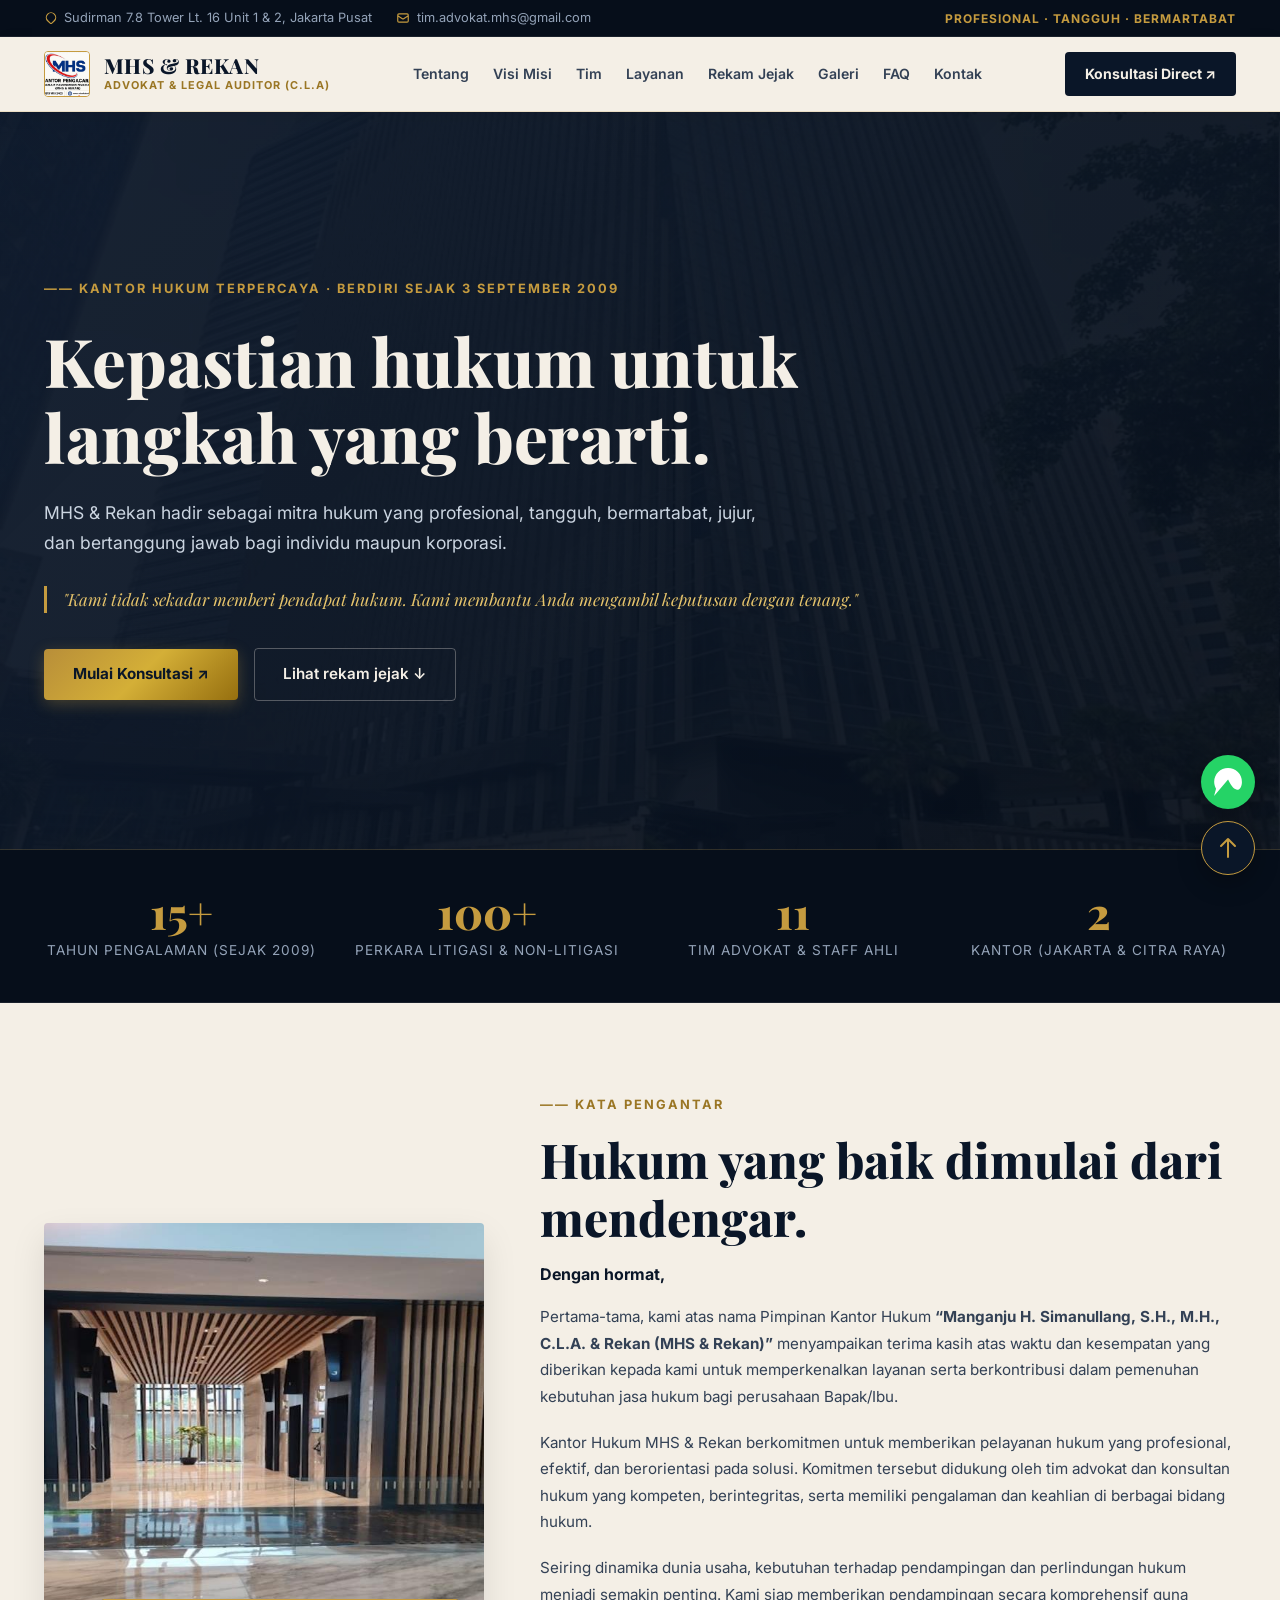
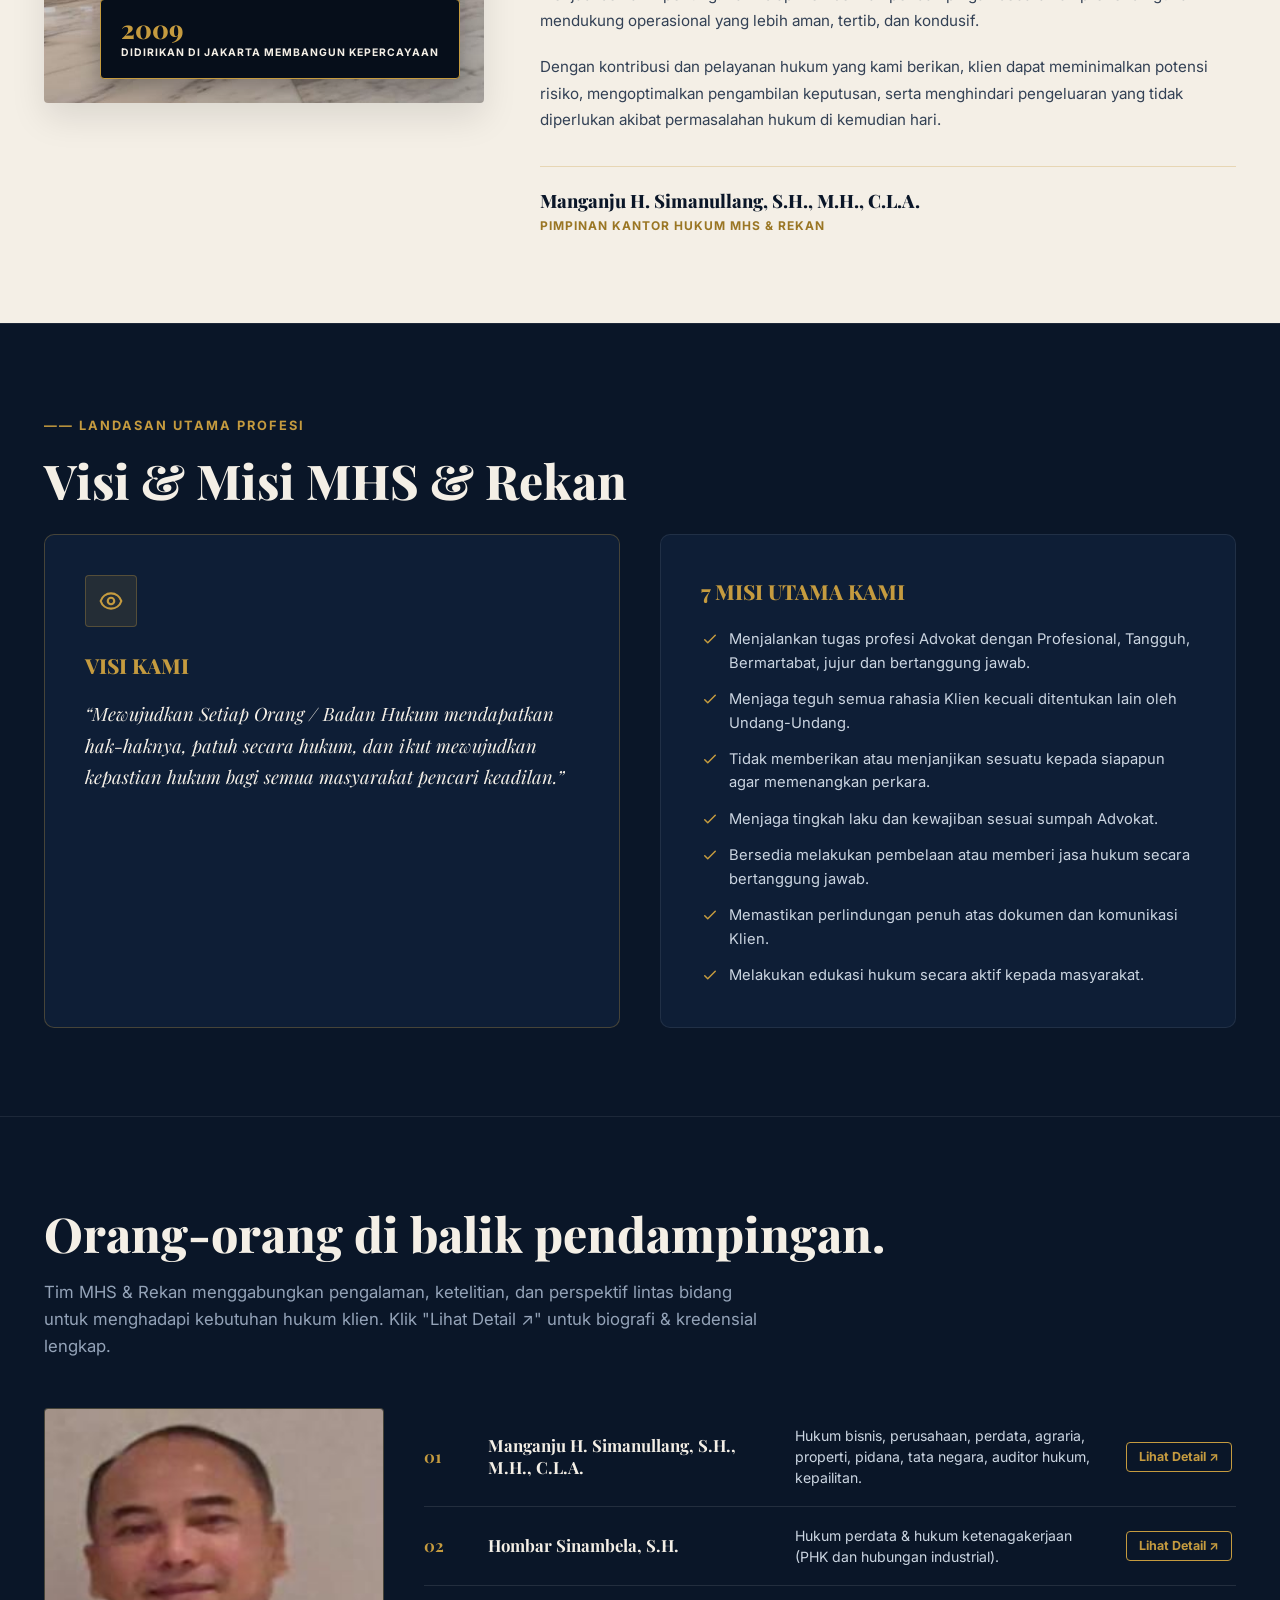
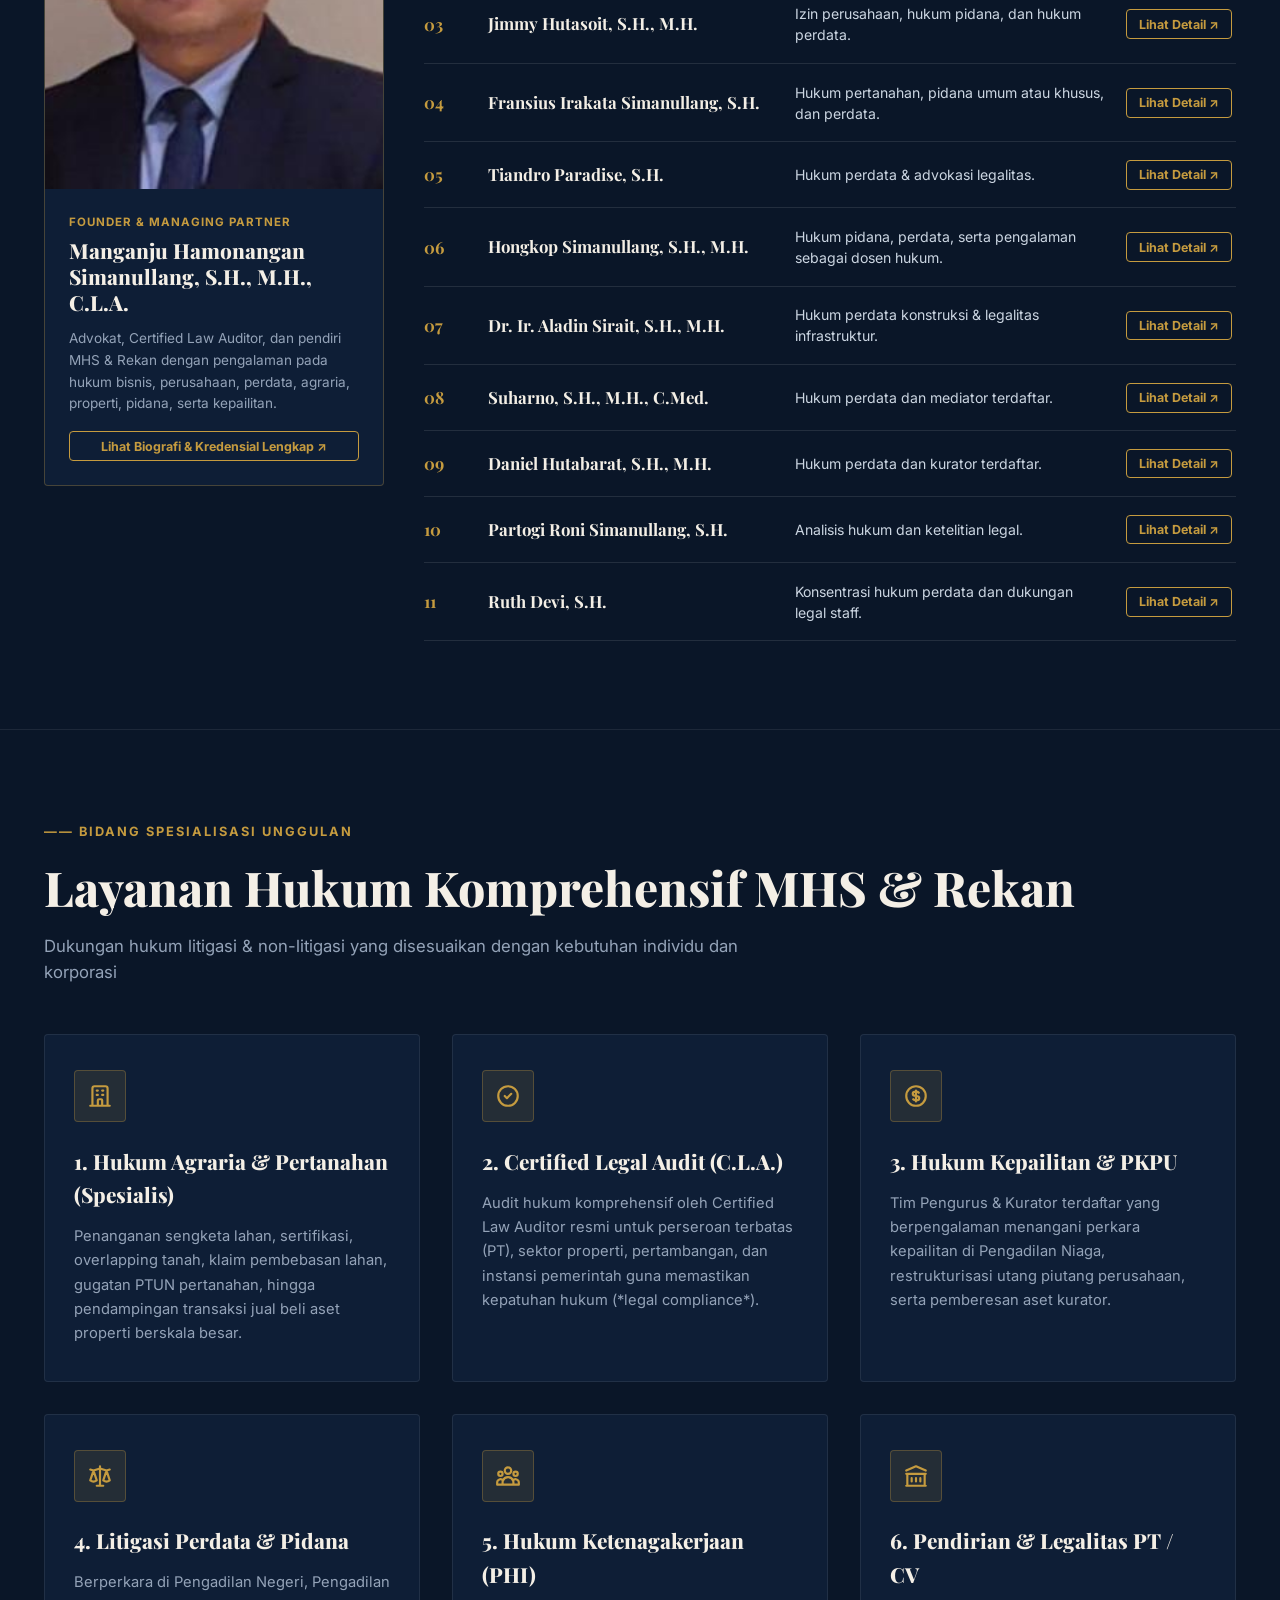
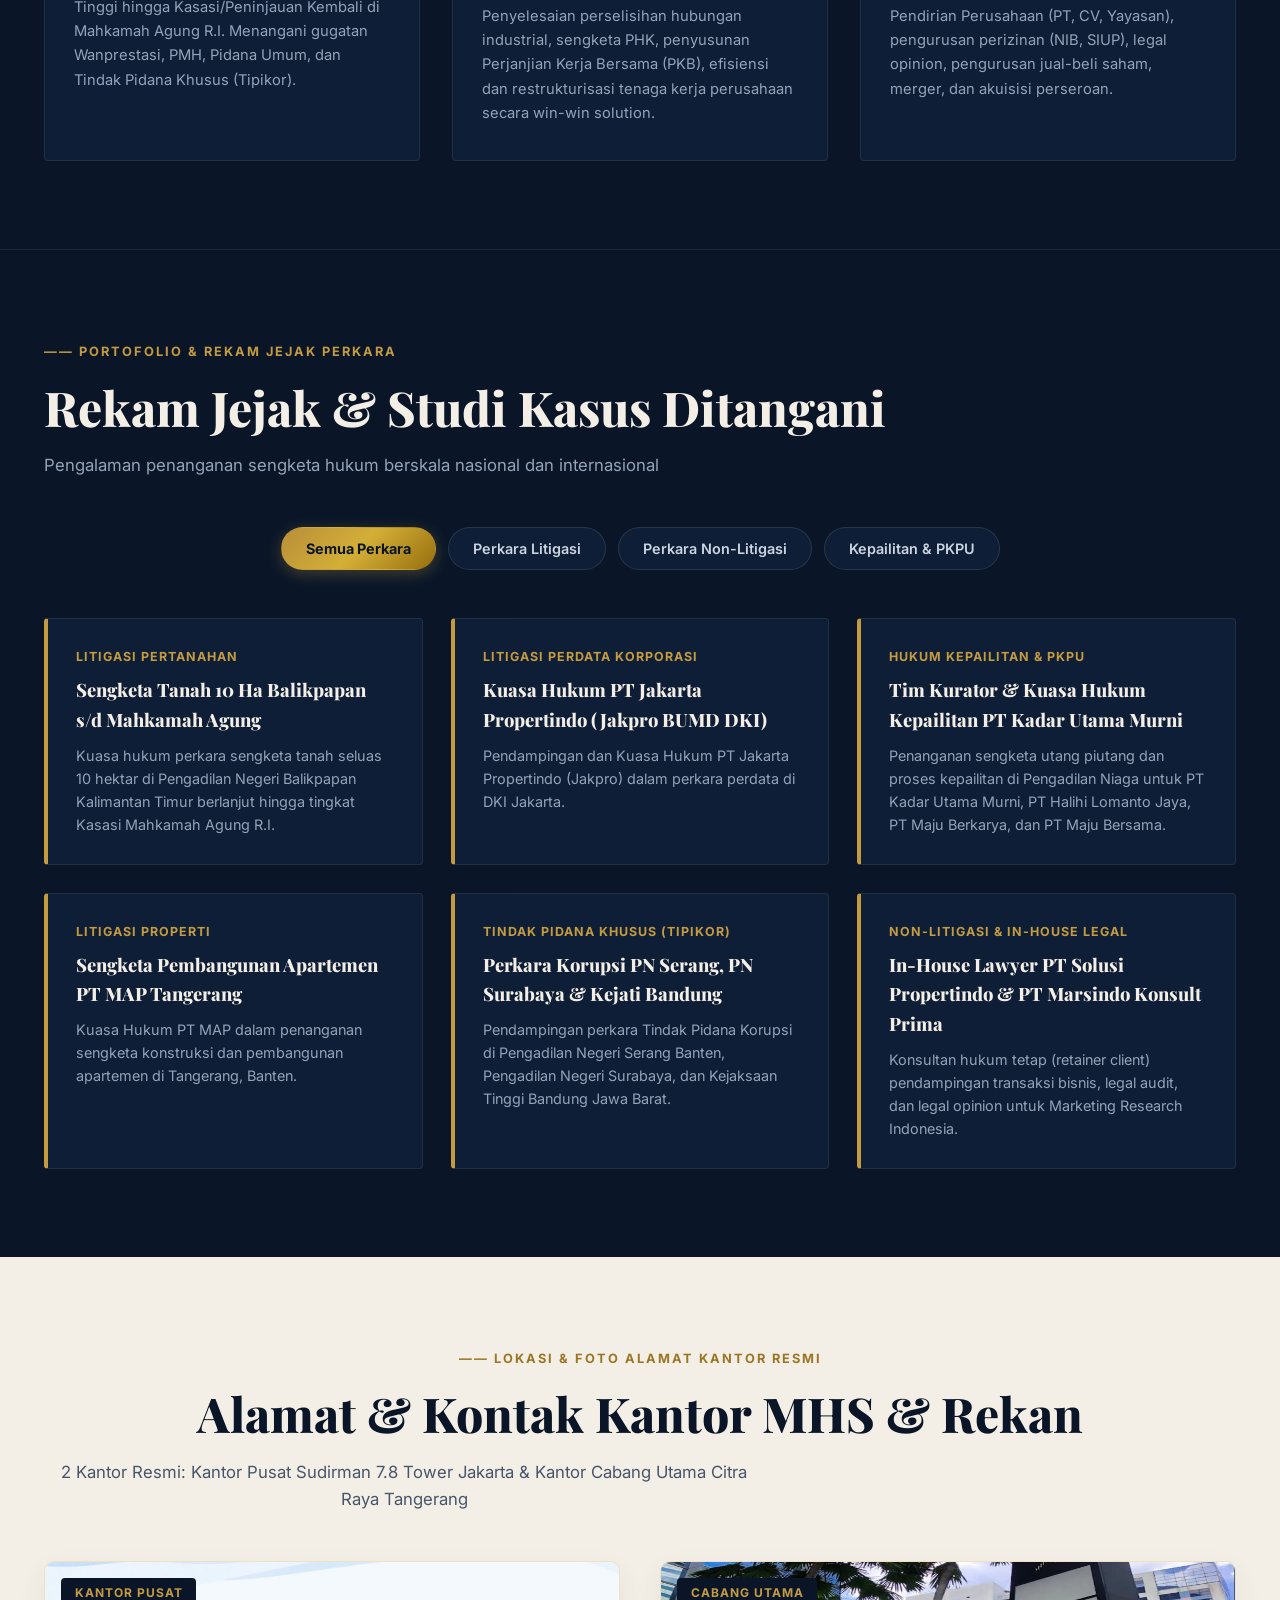
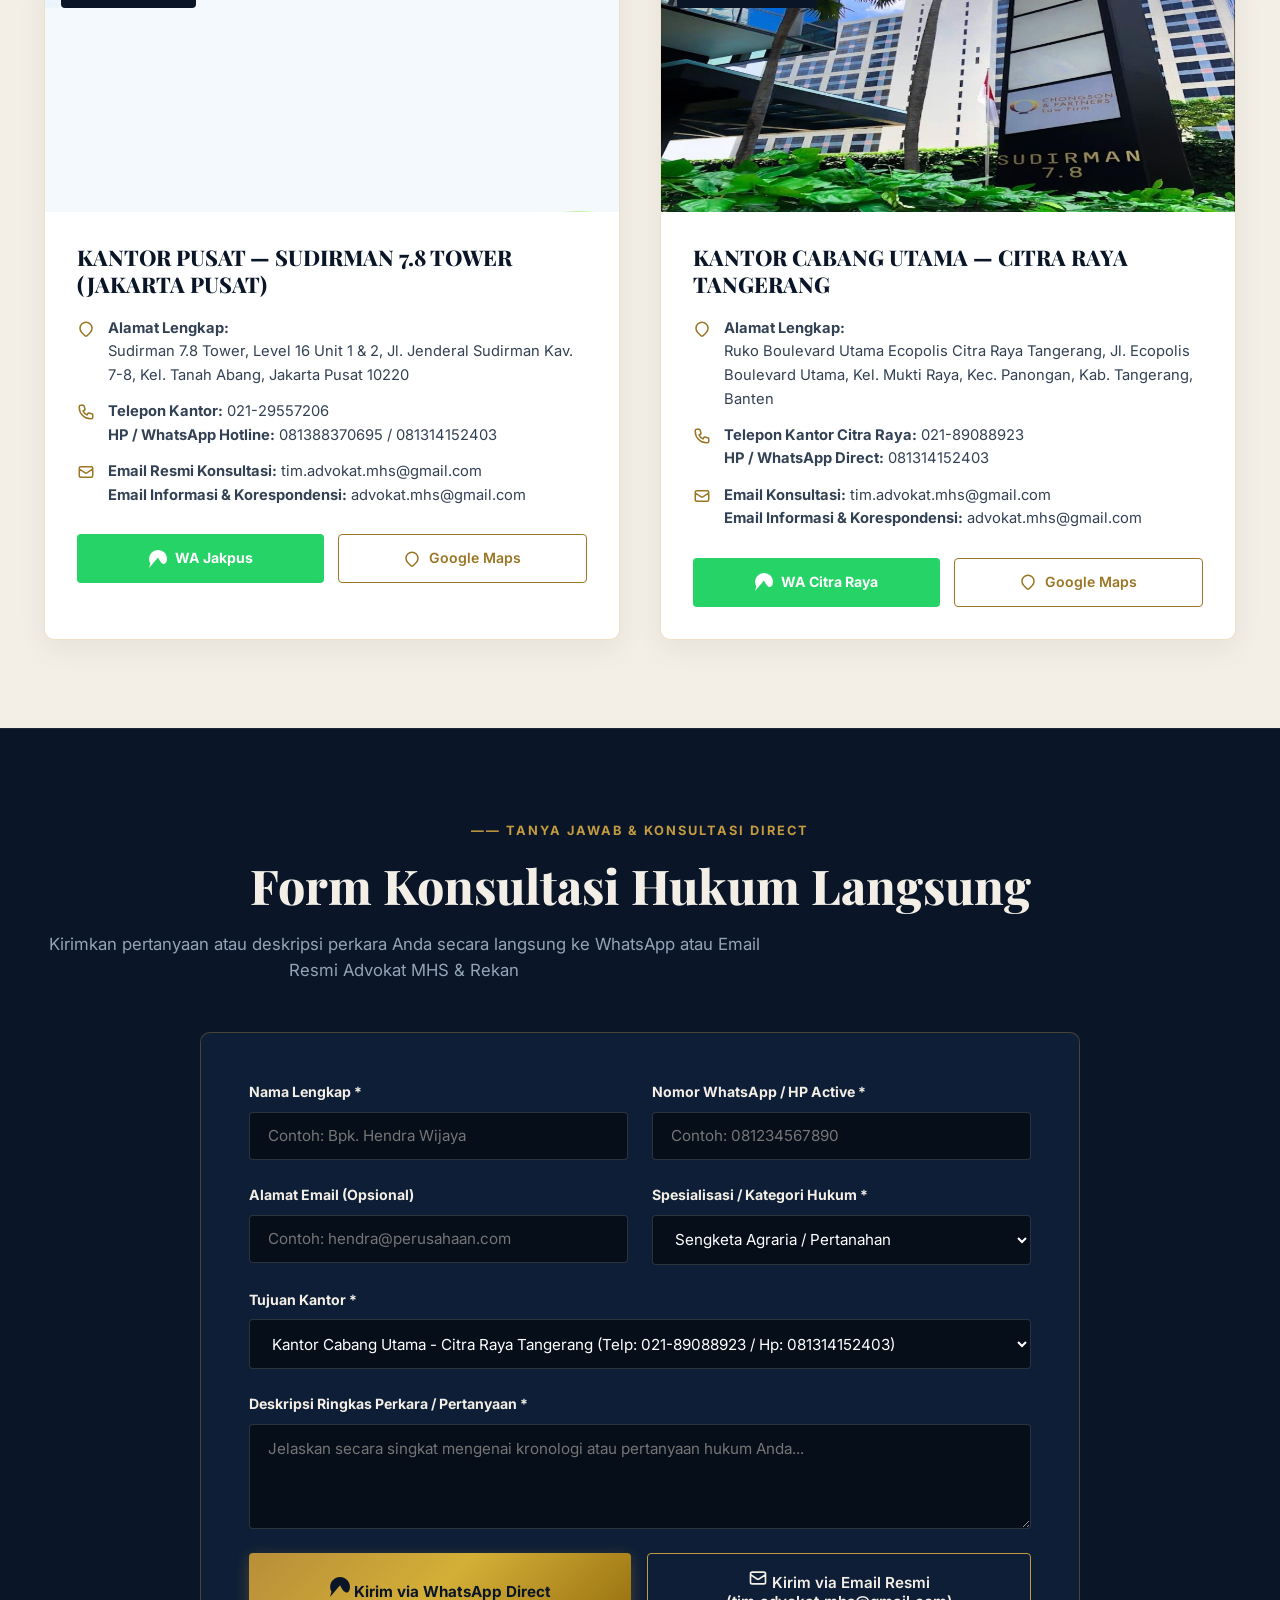
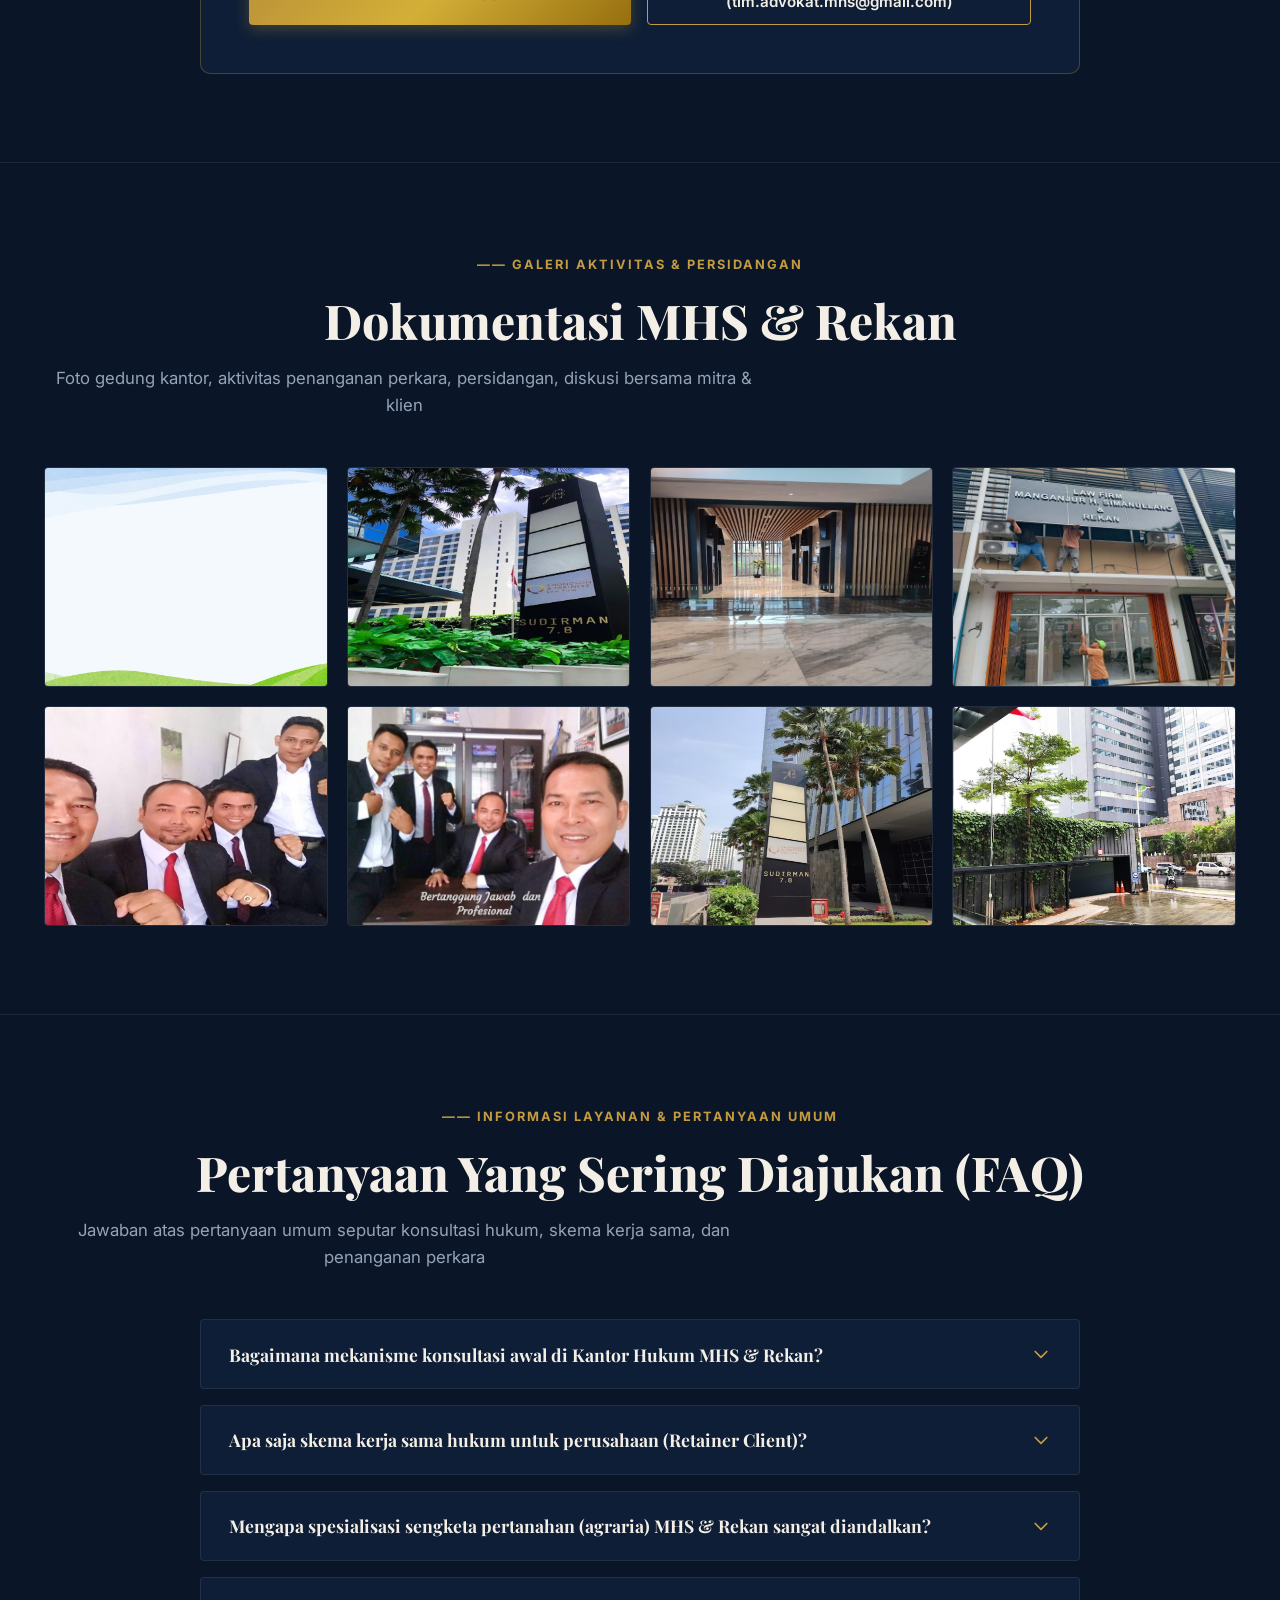
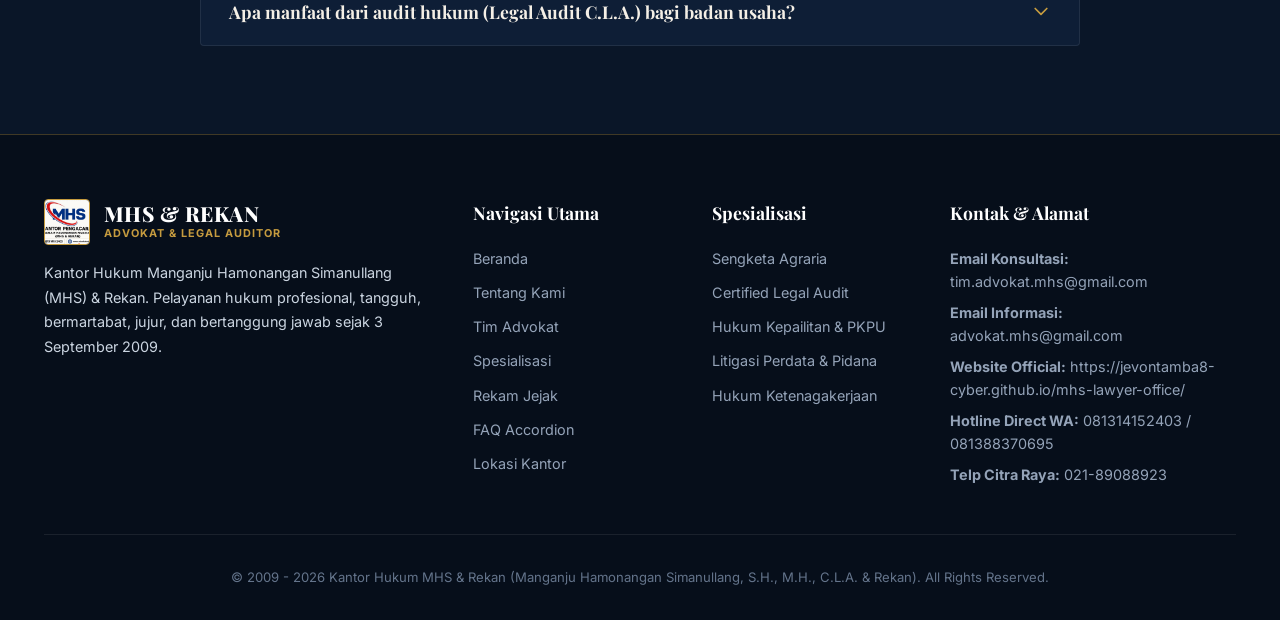
==== commit bcd60f90: "Fix: Add logo-mhs.jpg without spaces, canonical tag, LegalService JSON-LD schema, sitemap.xml, and f" ====
--- a/index.html
+++ b/index.html
@@ -15,7 +15,62 @@
   <meta property="og:title" content="MHS &amp; Rekan — Kantor Hukum, Advokat &amp; Konsultan" />
   <meta property="og:description" content="Pelayanan hukum profesional, tangguh, bermartabat, jujur, dan bertanggung jawab sejak 3 September 2009." />
   <meta property="og:type" content="website" />
-  <meta property="og:image" content="logo mhs.jpg" />
+  <meta property="og:url" content="https://jevontamba8-cyber.github.io/mhs-lawyer-office/" />
+  <meta property="og:image" content="logo-mhs.jpg" />
+  <meta property="og:image:alt" content="Logo Kantor Hukum MHS &amp; Rekan" />
+
+  <!-- Canonical Tag (Prevent Duplicate Content) -->
+  <link rel="canonical" href="https://jevontamba8-cyber.github.io/mhs-lawyer-office/" />
+
+  <!-- Structured Data / JSON-LD Schema (LegalService & LocalBusiness) -->
+  <script type="application/ld+json">
+  {
+    "@context": "https://schema.org",
+    "@type": "LegalService",
+    "name": "Kantor Hukum MHS & Rekan",
+    "alternateName": "Manganju H. Simanullang, S.H., M.H., C.L.A. & Rekan",
+    "image": "https://jevontamba8-cyber.github.io/mhs-lawyer-office/logo-mhs.jpg",
+    "logo": "https://jevontamba8-cyber.github.io/mhs-lawyer-office/logo-mhs.jpg",
+    "url": "https://jevontamba8-cyber.github.io/mhs-lawyer-office/",
+    "telephone": ["+622129557206", "+622189088923", "+6281314152403", "+6281388370695"],
+    "email": "tim.advokat.mhs@gmail.com",
+    "foundingDate": "2009-09-03",
+    "founder": {
+      "@type": "Person",
+      "name": "Manganju Hamonangan Simanullang, S.H., M.H., C.L.A."
+    },
+    "description": "Kantor Hukum MHS & Rekan menyediakan jasa Advokat, Konsultan Hukum, Certified Law Auditor (C.L.A), dan Kurator terpercaya di Jakarta Pusat & Citra Raya Tangerang.",
+    "address": [
+      {
+        "@type": "PostalAddress",
+        "streetAddress": "Sudirman 7.8 Tower, Level 16 Unit 1 & 2, Jl. Jenderal Sudirman Kav. 7-8",
+        "addressLocality": "Jakarta Pusat",
+        "addressRegion": "DKI Jakarta",
+        "postalCode": "10220",
+        "addressCountry": "ID"
+      },
+      {
+        "@type": "PostalAddress",
+        "streetAddress": "Ruko Boulevard Utama Ecopolis Citra Raya Tangerang, Jl. Ecopolis Boulevard Utama",
+        "addressLocality": "Kabupaten Tangerang",
+        "addressRegion": "Banten",
+        "postalCode": "15710",
+        "addressCountry": "ID"
+      }
+    ],
+    "geo": {
+      "@type": "GeoCoordinates",
+      "latitude": -6.2088,
+      "longitude": 106.8206
+    },
+    "openingHoursSpecification": {
+      "@type": "OpeningHoursSpecification",
+      "dayOfWeek": ["Monday", "Tuesday", "Wednesday", "Thursday", "Friday"],
+      "opens": "08:30",
+      "closes": "17:30"
+    }
+  }
+  </script>
 
   <!-- Google Fonts (Playfair Display & Inter) -->
   <link rel="preconnect" href="https://fonts.googleapis.com">
@@ -55,7 +110,7 @@
   <nav class="navbar" id="navbar">
     <div class="container nav-container">
       <a href="#beranda" class="brand-logo">
-        <img src="logo mhs.jpg" alt="Logo MHS &amp; Rekan" class="brand-logo-img" />
+        <img src="logo-mhs.jpg" alt="Logo MHS &amp; Rekan" class="brand-logo-img" />
         <div>
           <div class="brand-title">MHS &amp; REKAN</div>
           <div class="brand-subtitle">Advokat &amp; Legal Auditor (C.L.A)</div>
@@ -519,7 +574,7 @@
               </div>
               <div class="office-info-item">
                 <svg fill="none" stroke="currentColor" viewBox="0 0 24 24"><path stroke-linecap="round" stroke-linejoin="round" stroke-width="2" d="M3 8l7.89 5.26a2 2 0 002.22 0L21 8M5 19h14a2 2 0 002-2V7a2 2 0 00-2-2H5a2 2 0 00-2 2v10a2 2 0 002 2z"></path></svg>
-                <span><strong>Email Resmi:</strong> tim.advokat.mhs@gmail.com<br><strong>Alamat Web Info:</strong> www.advokat.mhs@gmail.com</span>
+                <span><strong>Email Resmi Konsultasi:</strong> tim.advokat.mhs@gmail.com<br><strong>Email Informasi &amp; Korespondensi:</strong> advokat.mhs@gmail.com</span>
               </div>
             </div>
 
@@ -556,7 +611,7 @@
               </div>
               <div class="office-info-item">
                 <svg fill="none" stroke="currentColor" viewBox="0 0 24 24"><path stroke-linecap="round" stroke-linejoin="round" stroke-width="2" d="M3 8l7.89 5.26a2 2 0 002.22 0L21 8M5 19h14a2 2 0 002-2V7a2 2 0 00-2-2H5a2 2 0 00-2 2v10a2 2 0 002 2z"></path></svg>
-                <span><strong>Email Konsultasi:</strong> tim.advokat.mhs@gmail.com<br><strong>Alamat Web Info:</strong> www.advokat.mhs@gmail.com</span>
+                <span><strong>Email Konsultasi:</strong> tim.advokat.mhs@gmail.com<br><strong>Email Informasi &amp; Korespondensi:</strong> advokat.mhs@gmail.com</span>
               </div>
             </div>
 
@@ -737,7 +792,7 @@
       <div class="footer-grid">
         <div class="footer-brand">
           <div class="brand-logo" style="margin-bottom: 1rem;">
-            <img src="logo mhs.jpg" alt="Logo MHS" class="brand-logo-img" />
+            <img src="logo-mhs.jpg" alt="Logo MHS" class="brand-logo-img" />
             <div>
               <div class="brand-title" style="color:#FFF;">MHS &amp; REKAN</div>
               <div class="brand-subtitle" style="color:var(--gold-primary);">Advokat &amp; Legal Auditor</div>
@@ -775,7 +830,8 @@
         <div>
           <div class="footer-title">Kontak &amp; Alamat</div>
           <p style="margin-bottom: 0.5rem;"><strong>Email Konsultasi:</strong> tim.advokat.mhs@gmail.com</p>
-          <p style="margin-bottom: 0.5rem;"><strong>Alamat Web:</strong> www.advokat.mhs@gmail.com</p>
+          <p style="margin-bottom: 0.5rem;"><strong>Email Informasi:</strong> advokat.mhs@gmail.com</p>
+          <p style="margin-bottom: 0.5rem;"><strong>Website Official:</strong> https://jevontamba8-cyber.github.io/mhs-lawyer-office/</p>
           <p style="margin-bottom: 0.5rem;"><strong>Hotline Direct WA:</strong> 081314152403 / 081388370695</p>
           <p><strong>Telp Citra Raya:</strong> 021-89088923</p>
         </div>
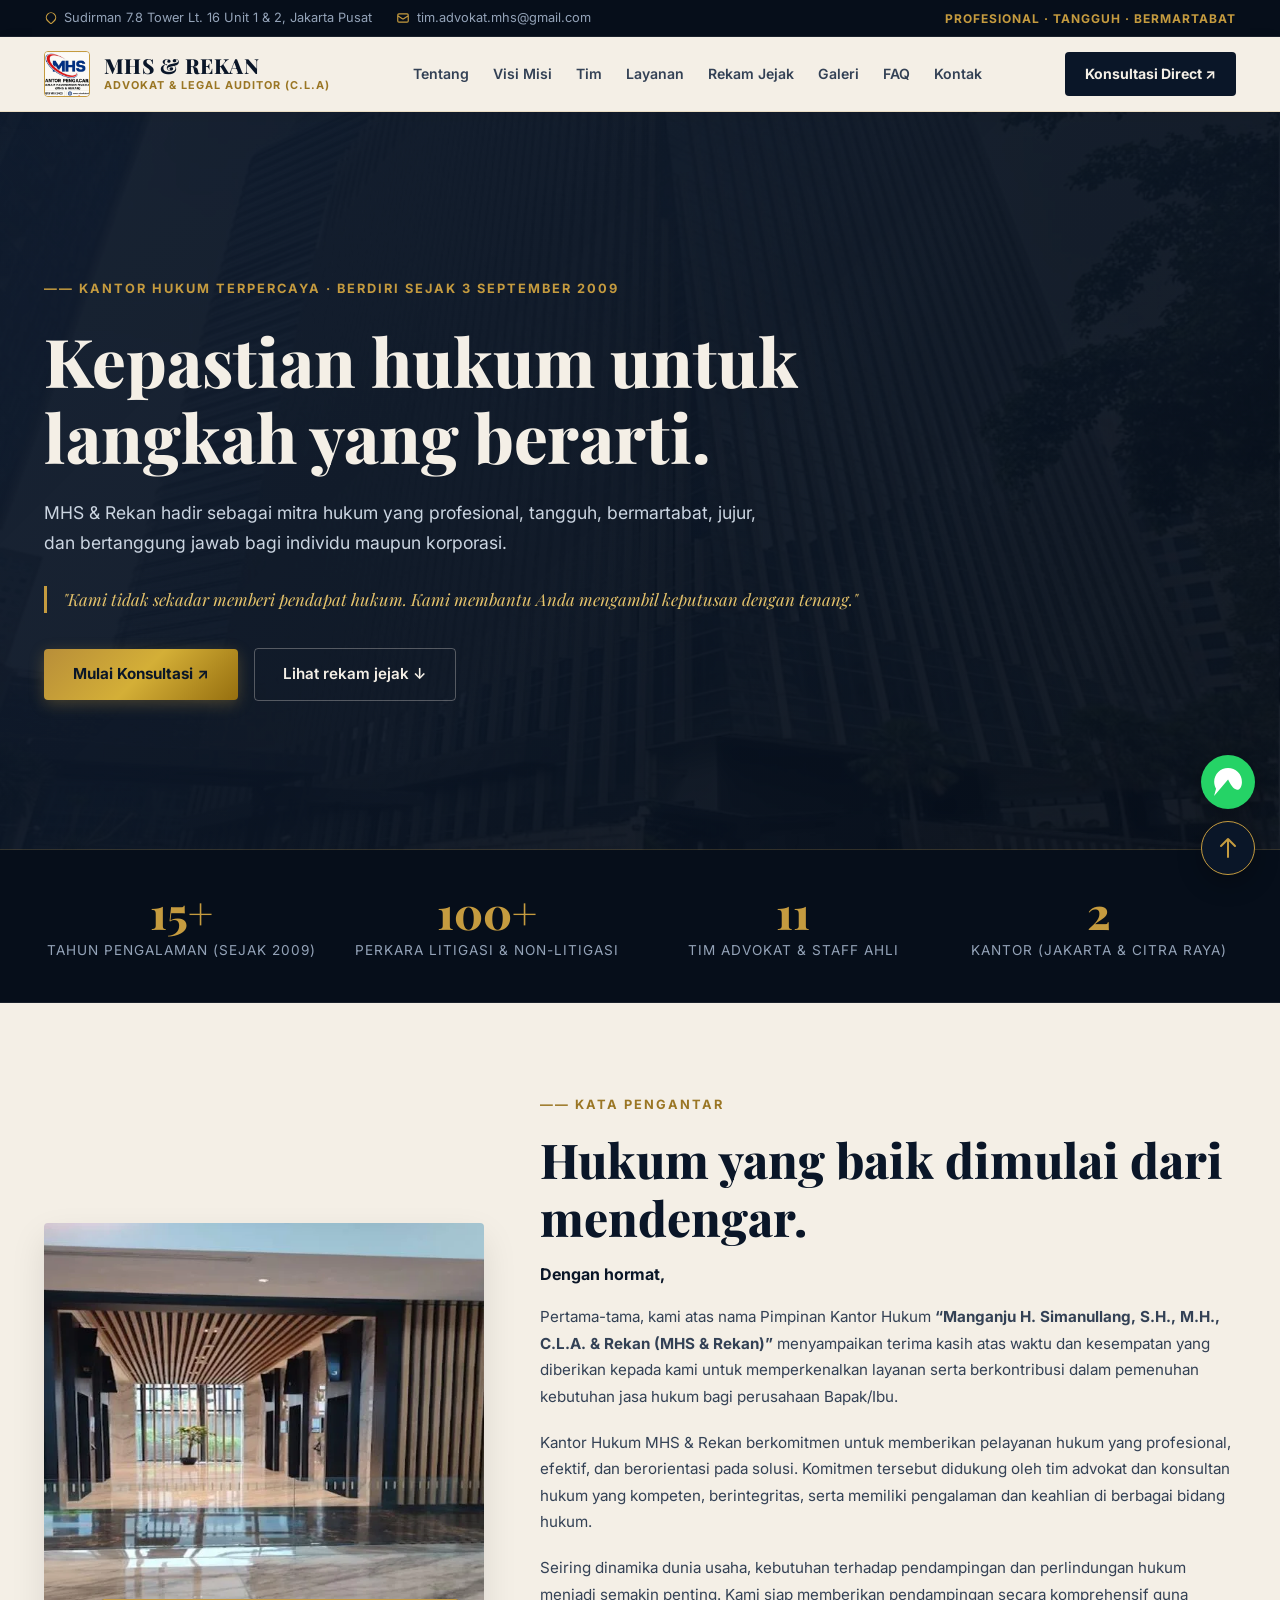
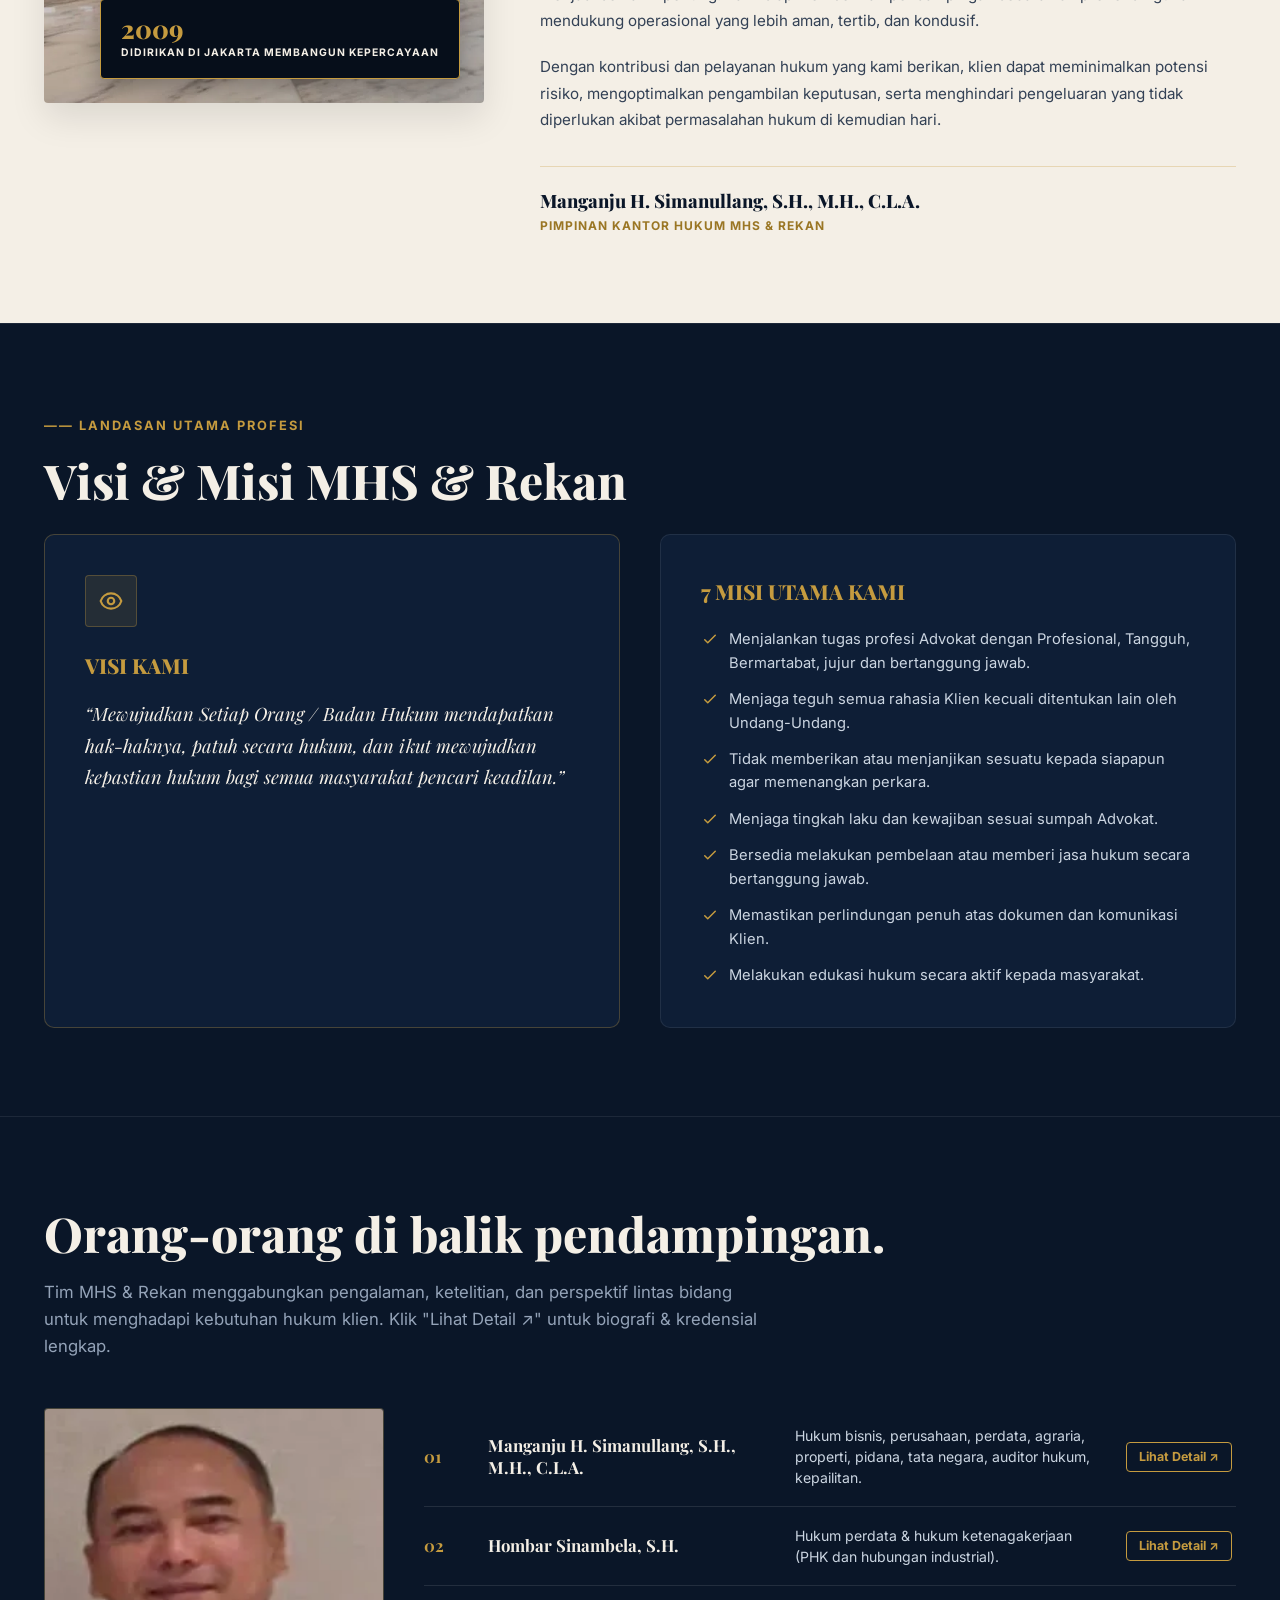
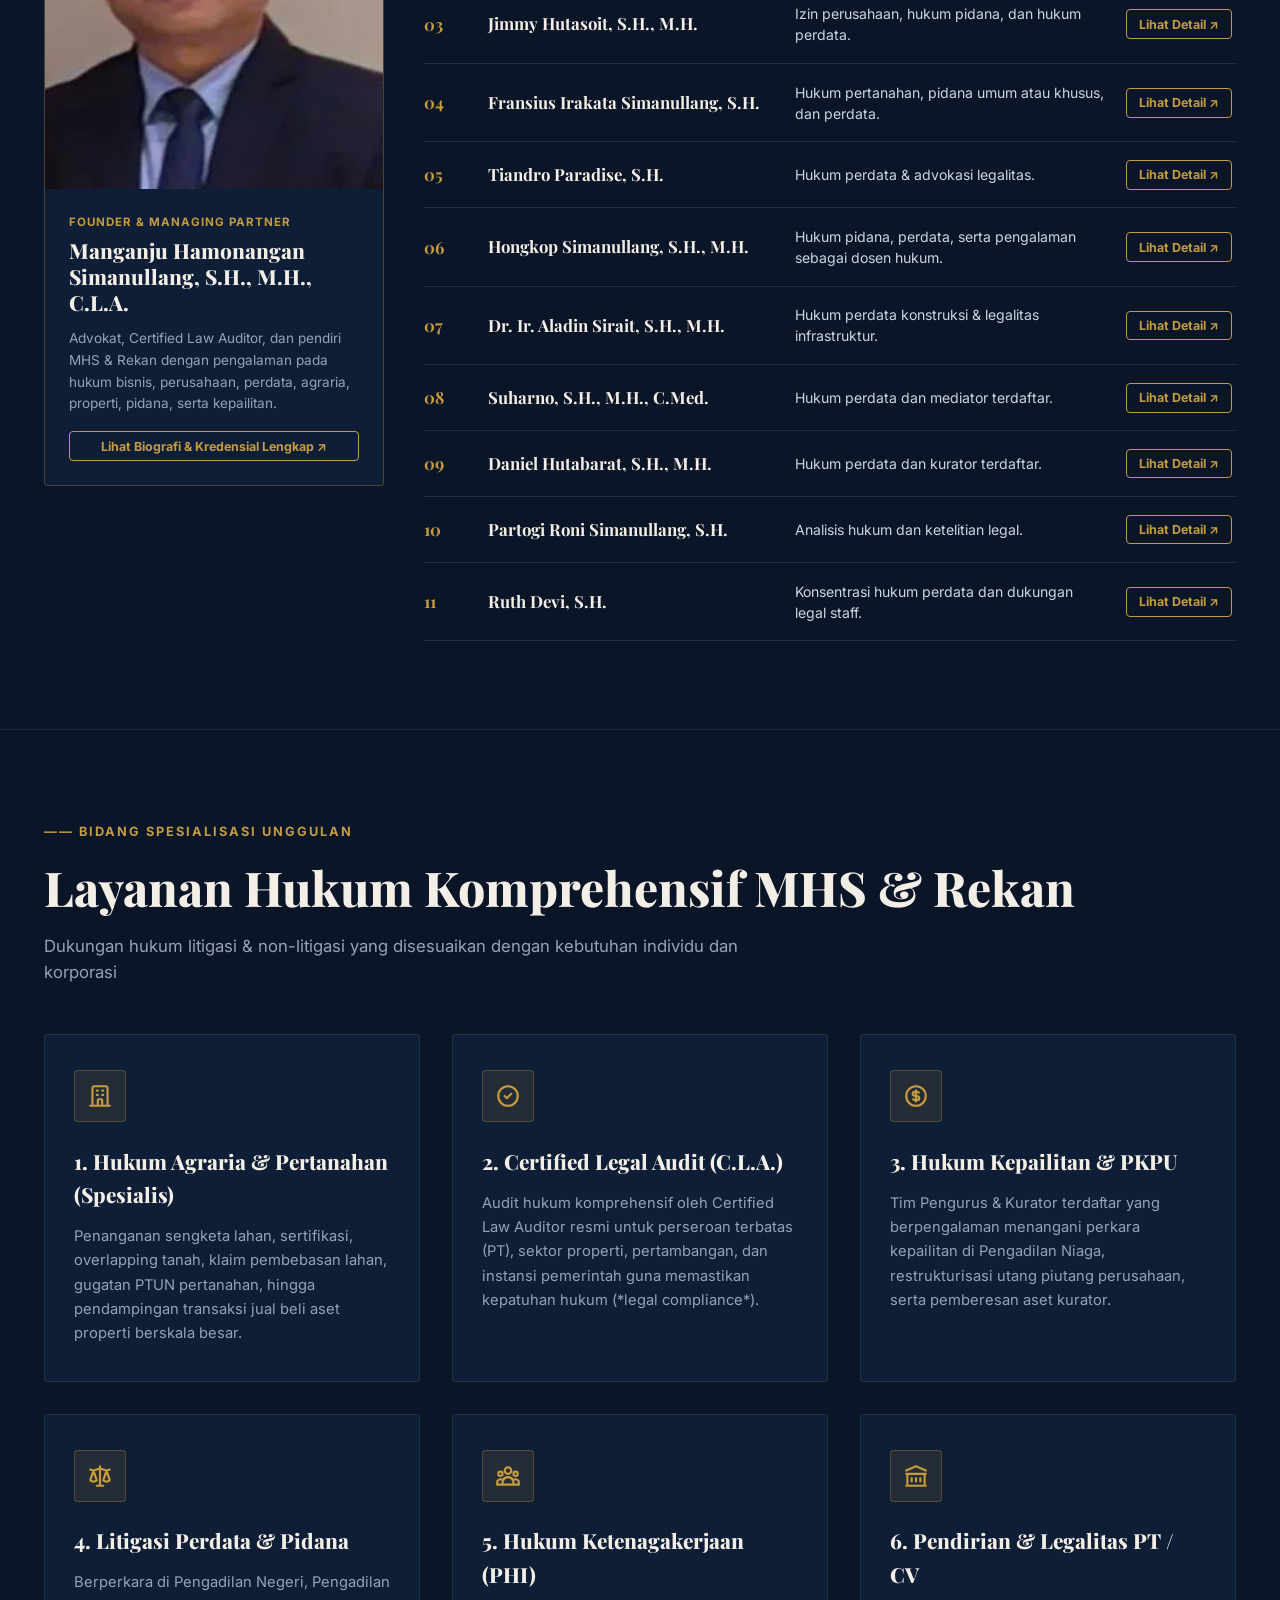
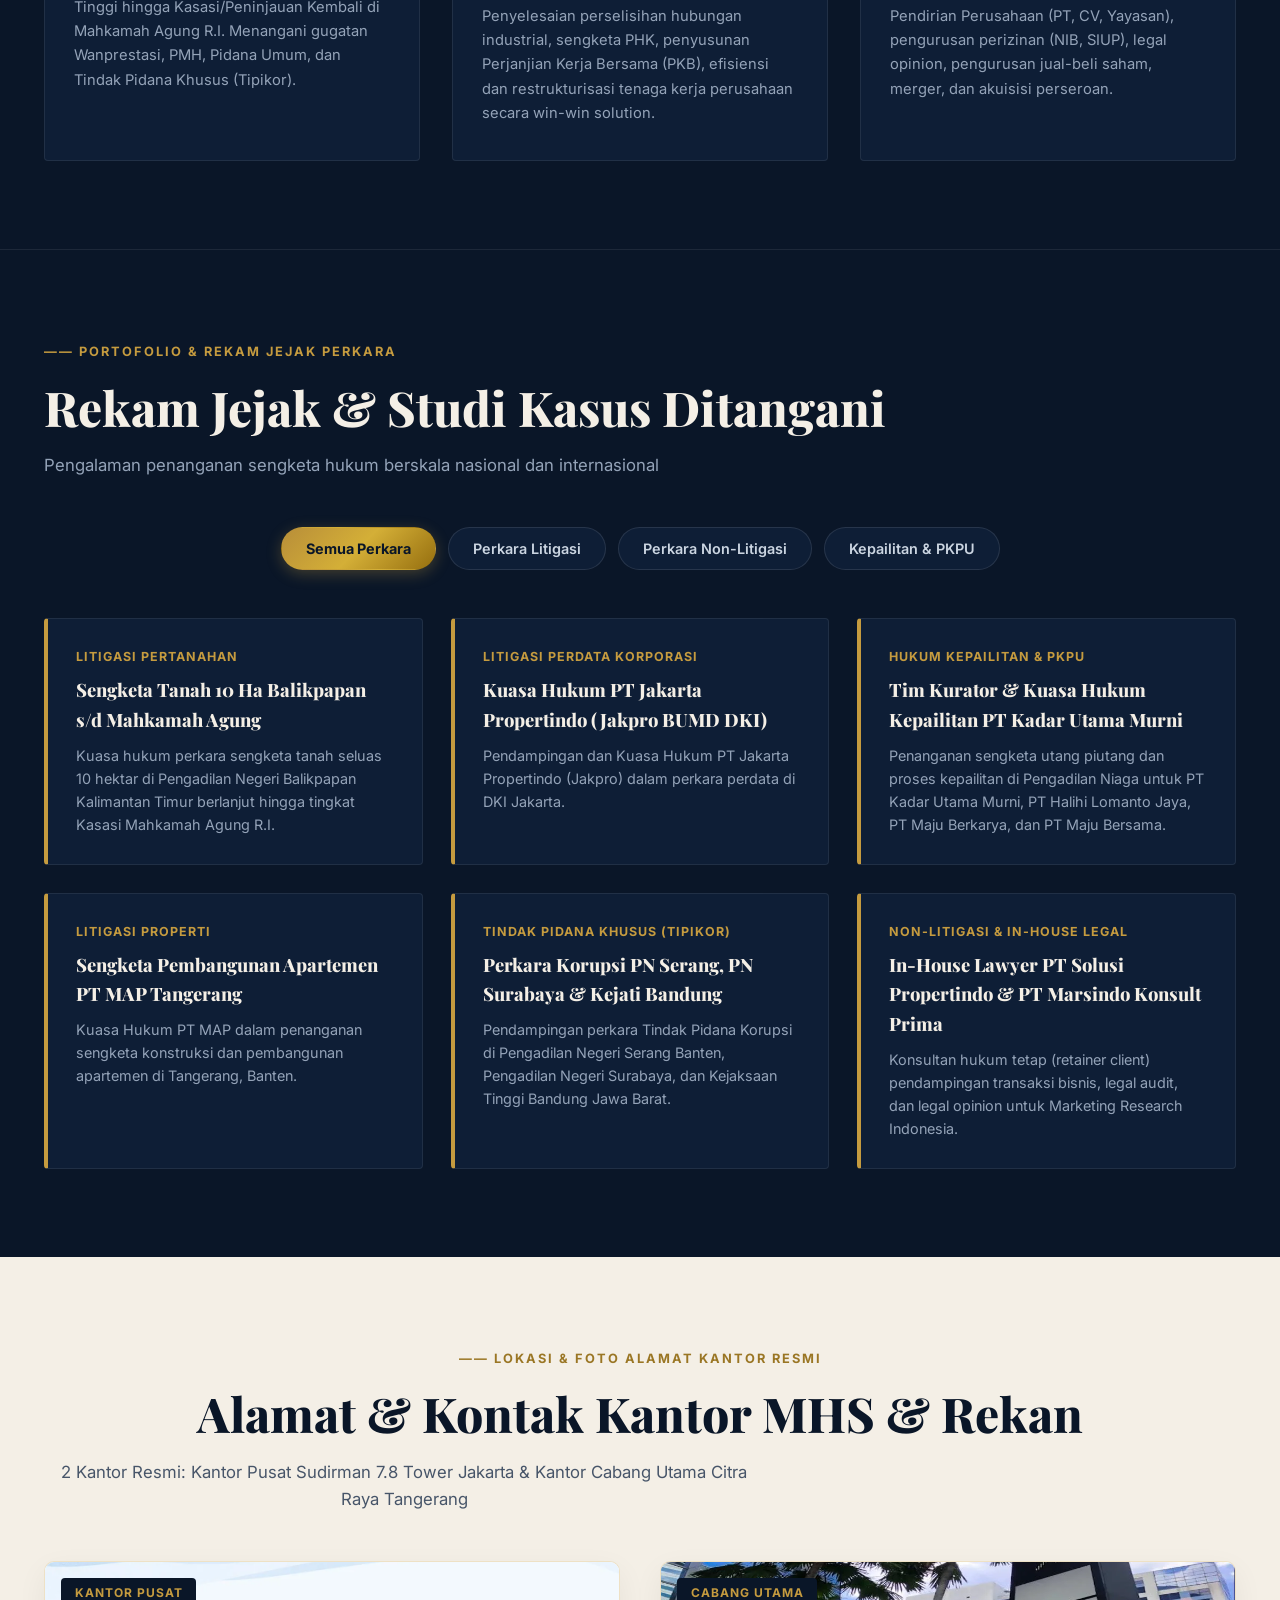
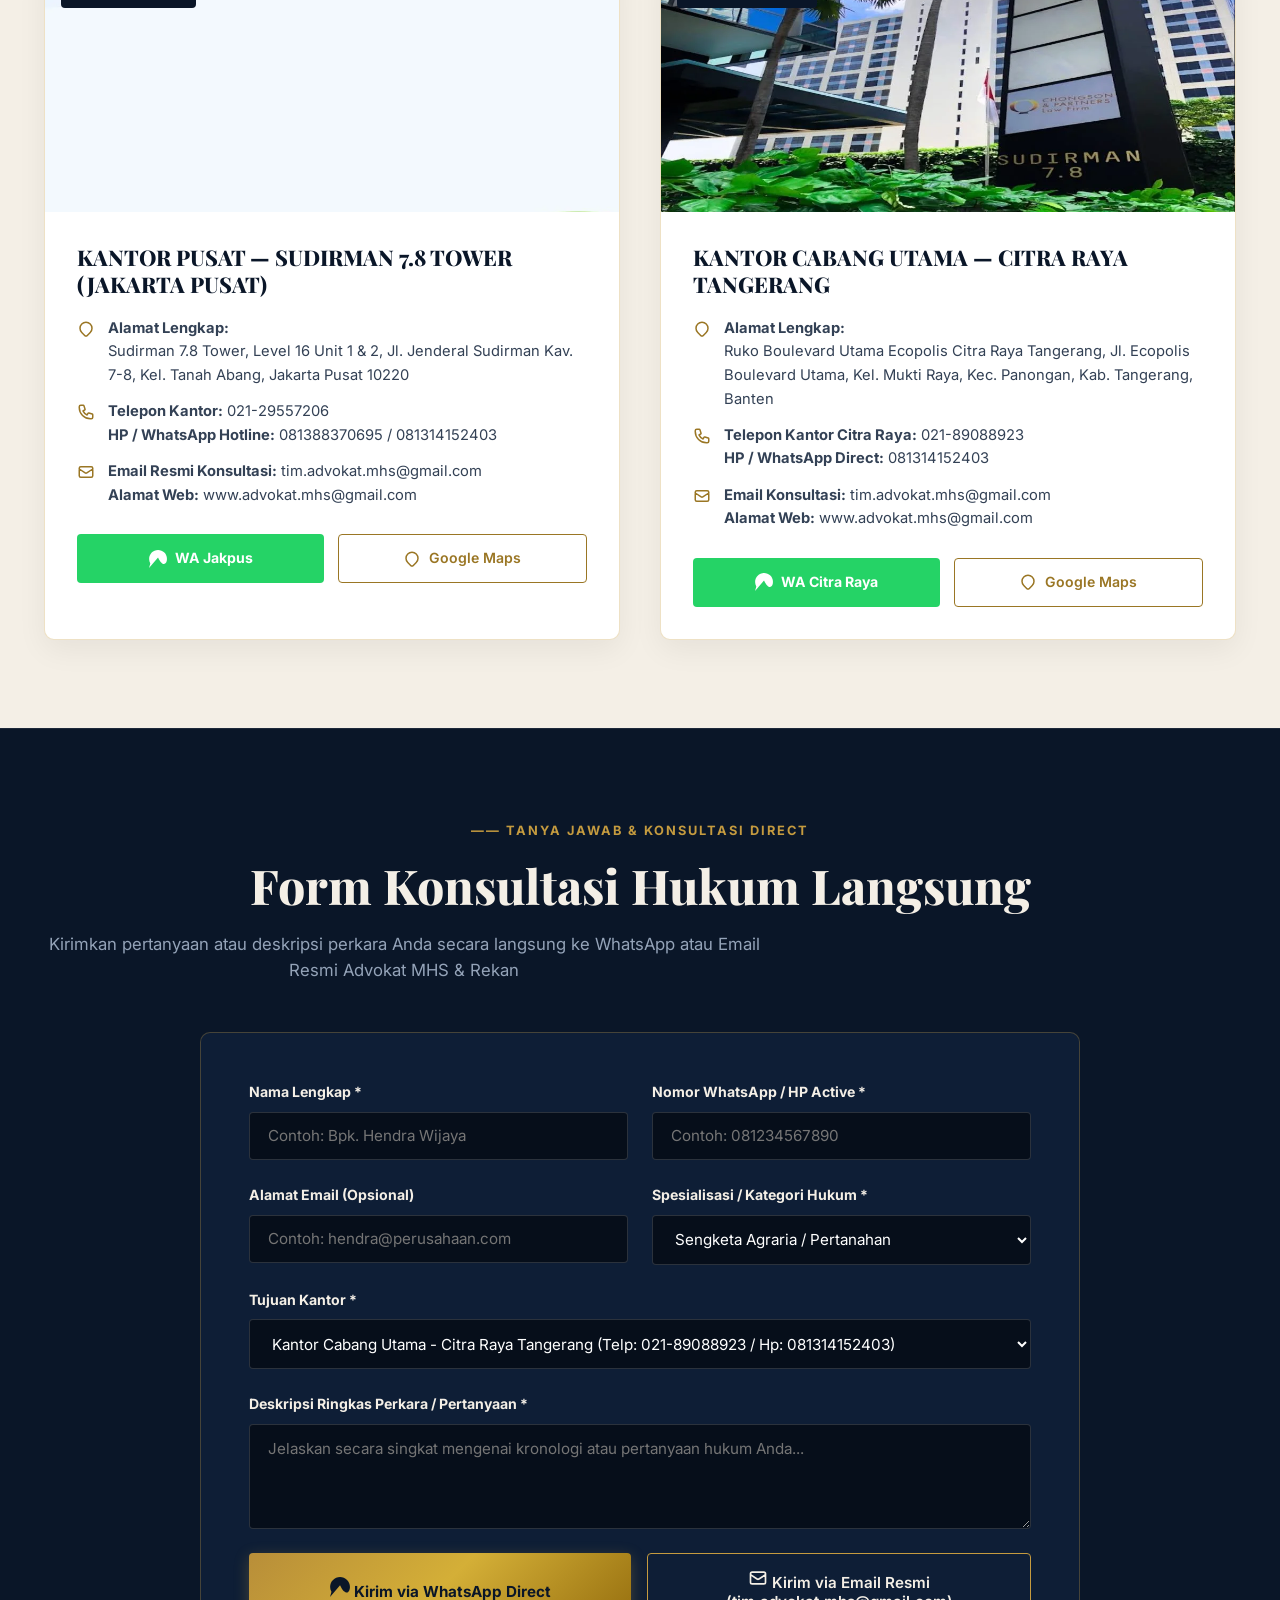
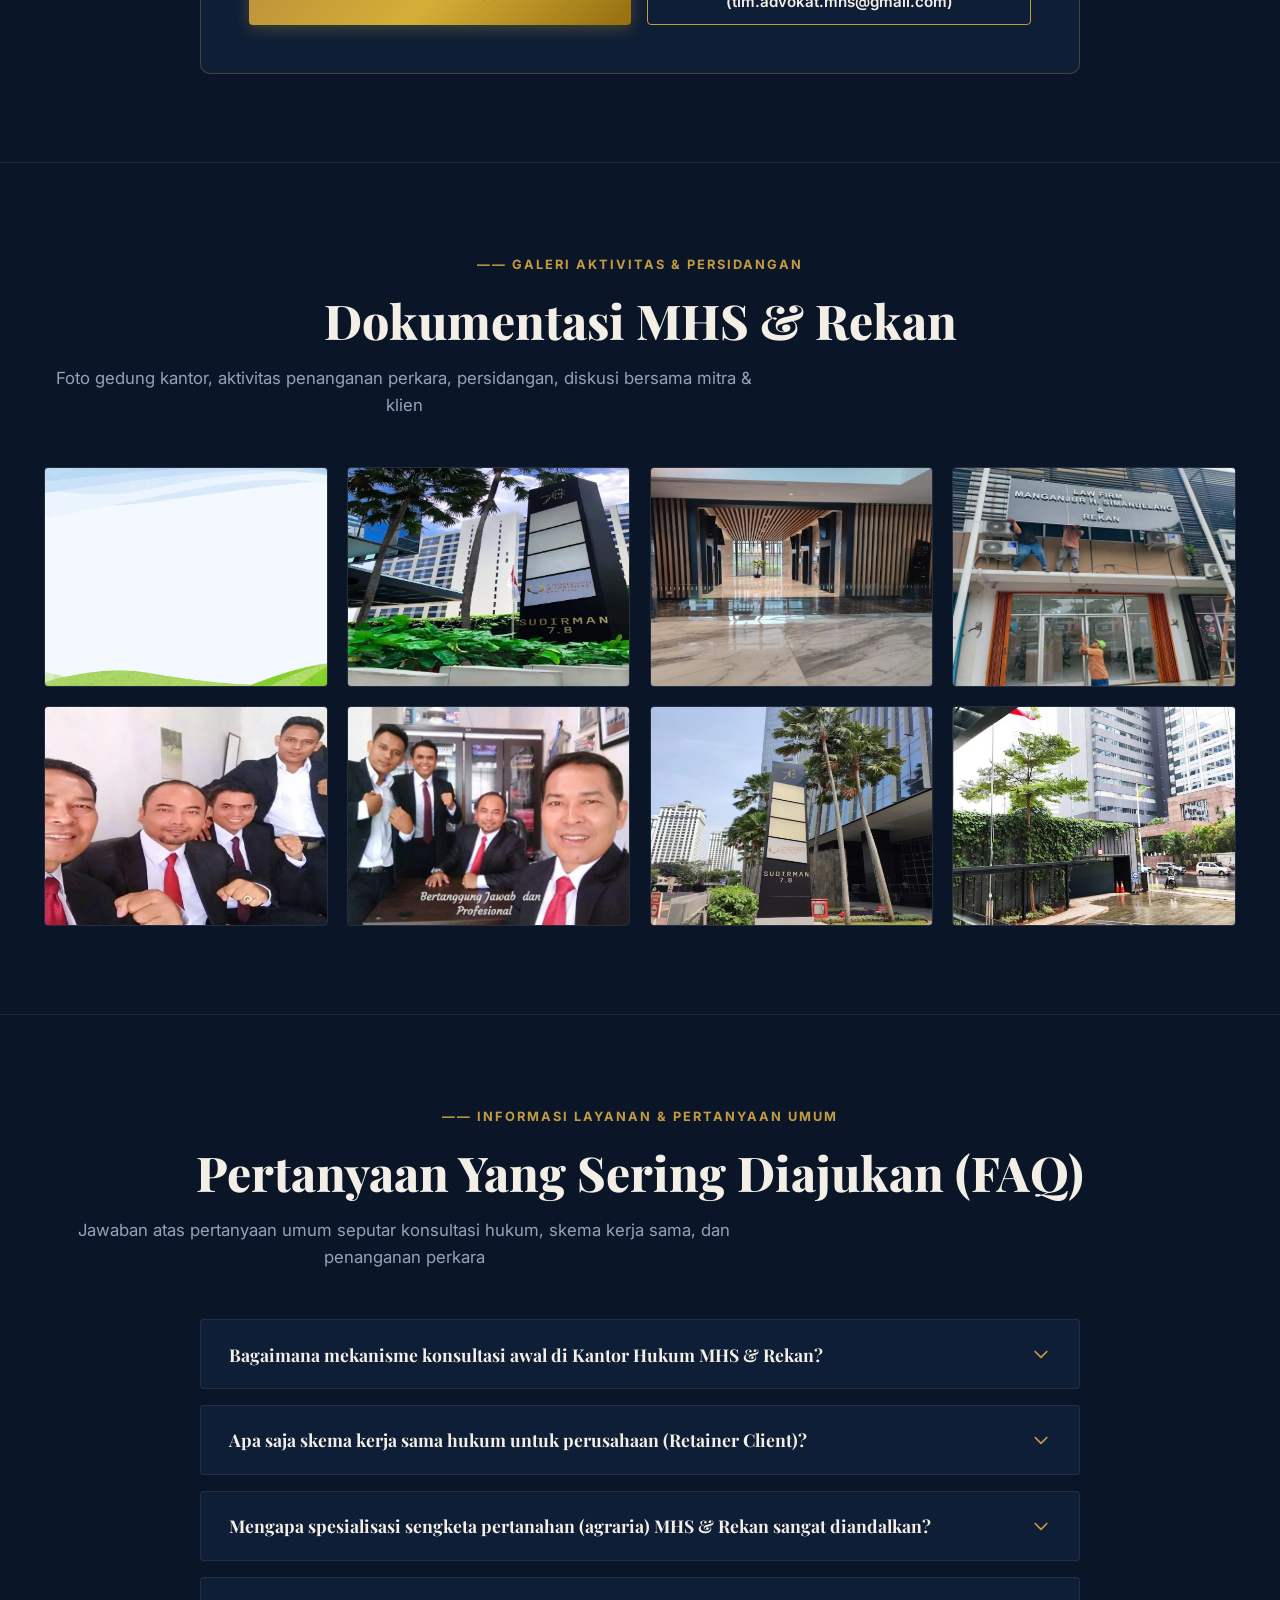
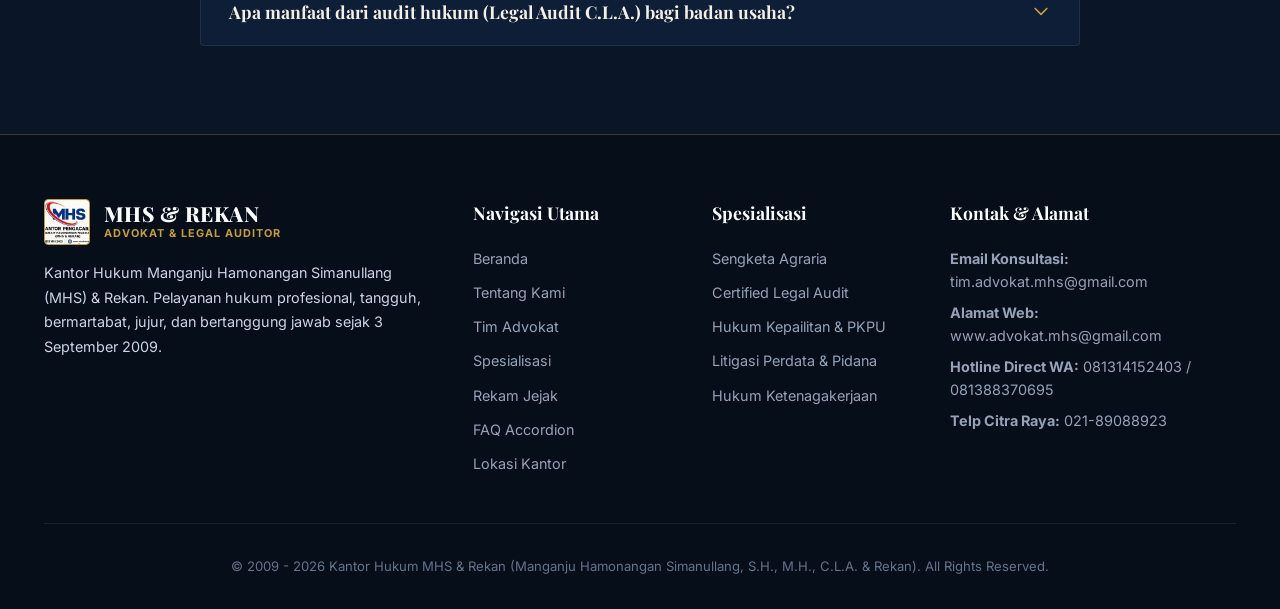
==== commit ba247c87: "Perf & Fix: WebP image conversion, lazy loading, delete orphan assets, precise maps pin, aria access" ====
--- a/index.html
+++ b/index.html
@@ -110,7 +110,7 @@
   <nav class="navbar" id="navbar">
     <div class="container nav-container">
       <a href="#beranda" class="brand-logo">
-        <img src="logo-mhs.jpg" alt="Logo MHS &amp; Rekan" class="brand-logo-img" />
+        <img src="logo-mhs.webp" alt="Logo MHS &amp; Rekan" class="brand-logo-img" />
         <div>
           <div class="brand-title">MHS &amp; REKAN</div>
           <div class="brand-subtitle">Advokat &amp; Legal Auditor (C.L.A)</div>
@@ -132,7 +132,7 @@
         <a href="#tanya-jawab" class="btn-nav-direct">
           Konsultasi Direct ↗
         </a>
-        <button class="mobile-toggle" aria-label="Toggle Navigation">
+        <button class="mobile-toggle" aria-label="Toggle Navigation Menu" aria-expanded="false" aria-controls="mobile-nav">
           <svg fill="none" stroke="currentColor" viewBox="0 0 24 24"><path stroke-linecap="round" stroke-linejoin="round" stroke-width="2" d="M4 6h16M4 12h16M4 18h16"></path></svg>
         </button>
       </div>
@@ -214,7 +214,7 @@
         
         <!-- Left Column Image with Floating Year Badge -->
         <div class="pengantar-img-wrapper">
-          <img src="company-gallery/pdf-image-02-page-1.jpeg" alt="Kantor Hukum MHS &amp; Rekan" class="pengantar-img" />
+          <img src="company-gallery/pdf-image-02-page-1.webp" alt="Kantor Hukum MHS &amp; Rekan" class="pengantar-img" loading="lazy" />
           <div class="pengantar-floating-badge">
             <div class="pengantar-badge-year">2009</div>
             <div class="pengantar-badge-text">DIDIRIKAN DI JAKARTA MEMBANGUN KEPERCAYAAN</div>
@@ -301,7 +301,7 @@
         
         <!-- Left Featured Founder Card -->
         <div class="founder-card-featured">
-          <img src="company-gallery/pdf-image-05-page-8.jpeg" alt="Manganju Hamonangan Simanullang, S.H., M.H., C.L.A." class="founder-card-img" />
+          <img src="company-gallery/pdf-image-05-page-8.webp" alt="Manganju Hamonangan Simanullang, S.H., M.H., C.L.A." class="founder-card-img" loading="lazy" />
           <div class="founder-card-body">
             <div class="founder-card-role">FOUNDER &amp; MANAGING PARTNER</div>
             <h3 class="founder-card-title">Manganju Hamonangan Simanullang, S.H., M.H., C.L.A.</h3>
@@ -557,7 +557,7 @@
         <!-- OFFICE CARD 1: JAKARTA PUSAT -->
         <div class="office-card">
           <div class="office-card-img-wrap">
-            <img src="company-gallery/pdf-image-01-page-1.jpeg" alt="Gedung Sudirman 7.8 Tower Jakarta Pusat" class="office-card-img" />
+            <img src="company-gallery/pdf-image-01-page-1.webp" alt="Gedung Sudirman 7.8 Tower Jakarta Pusat" class="office-card-img" loading="lazy" />
             <div class="office-card-badge">KANTOR PUSAT</div>
           </div>
           <div class="office-card-body">
@@ -574,7 +574,7 @@
               </div>
               <div class="office-info-item">
                 <svg fill="none" stroke="currentColor" viewBox="0 0 24 24"><path stroke-linecap="round" stroke-linejoin="round" stroke-width="2" d="M3 8l7.89 5.26a2 2 0 002.22 0L21 8M5 19h14a2 2 0 002-2V7a2 2 0 00-2-2H5a2 2 0 00-2 2v10a2 2 0 002 2z"></path></svg>
-                <span><strong>Email Resmi Konsultasi:</strong> tim.advokat.mhs@gmail.com<br><strong>Email Informasi &amp; Korespondensi:</strong> advokat.mhs@gmail.com</span>
+                <span><strong>Email Resmi Konsultasi:</strong> tim.advokat.mhs@gmail.com<br><strong>Alamat Web:</strong> www.advokat.mhs@gmail.com</span>
               </div>
             </div>
 
@@ -583,7 +583,7 @@
                 <svg width="18" height="18" fill="currentColor" viewBox="0 0 24 24"><path d="M.057 24l1.687-6.163c-1.041-1.804-1.588-3.849-1.587-5.946.003-6.556 5.338-11.891 11.893-11.891 3.181.001 6.167 1.24 8.413 3.488 2.245 2.248 3.481 5.236 3.48 8.414-.003 6.557-5.338 11.892-11.892-1.99-.001-3.951-.5-5.688-1.448l-6.305 1.654zm6.597-3.807c1.676.995 3.276 1.591 5.392 1.592 5.448 0 9.886-4.434 9.889-9.885.002-5.462-4.415-9.89-9.881-9.892-5.452 0-9.887 4.434-9.889 9.884-.001 2.225.651 3.891 1.746 5.634l-.999 3.648 3.742-.981z"/></svg>
                 WA Jakpus
               </a>
-              <a href="https://maps.google.com/?q=Sudirman+7.8+Tower+Jakarta+Pusat" target="_blank" class="btn-office-maps">
+              <a href="https://www.google.com/maps/search/?api=1&amp;query=-6.208821,106.820645" target="_blank" class="btn-office-maps">
                 <svg width="18" height="18" fill="none" stroke="currentColor" viewBox="0 0 24 24"><path stroke-linecap="round" stroke-linejoin="round" stroke-width="2" d="M17.657 16.657L13.414 20.9a1.998 1.998 0 01-2.827 0l-4.244-4.243a8 8 0 1111.314 0z"></path></svg>
                 Google Maps
               </a>
@@ -594,7 +594,7 @@
         <!-- OFFICE CARD 2: CITRA RAYA TANGERANG -->
         <div class="office-card">
           <div class="office-card-img-wrap">
-            <img src="company-gallery/pdf-image-03-page-1.jpeg" alt="Kantor Cabang Utama Ecopolis Citra Raya Tangerang" class="office-card-img" />
+            <img src="company-gallery/pdf-image-03-page-1.webp" alt="Kantor Cabang Utama Ecopolis Citra Raya Tangerang" class="office-card-img" loading="lazy" />
             <div class="office-card-badge">CABANG UTAMA</div>
           </div>
           <div class="office-card-body">
@@ -611,7 +611,7 @@
               </div>
               <div class="office-info-item">
                 <svg fill="none" stroke="currentColor" viewBox="0 0 24 24"><path stroke-linecap="round" stroke-linejoin="round" stroke-width="2" d="M3 8l7.89 5.26a2 2 0 002.22 0L21 8M5 19h14a2 2 0 002-2V7a2 2 0 00-2-2H5a2 2 0 00-2 2v10a2 2 0 002 2z"></path></svg>
-                <span><strong>Email Konsultasi:</strong> tim.advokat.mhs@gmail.com<br><strong>Email Informasi &amp; Korespondensi:</strong> advokat.mhs@gmail.com</span>
+                <span><strong>Email Konsultasi:</strong> tim.advokat.mhs@gmail.com<br><strong>Alamat Web:</strong> www.advokat.mhs@gmail.com</span>
               </div>
             </div>
 
@@ -620,7 +620,7 @@
                 <svg width="18" height="18" fill="currentColor" viewBox="0 0 24 24"><path d="M.057 24l1.687-6.163c-1.041-1.804-1.588-3.849-1.587-5.946.003-6.556 5.338-11.891 11.893-11.891 3.181.001 6.167 1.24 8.413 3.488 2.245 2.248 3.481 5.236 3.48 8.414-.003 6.557-5.338 11.892-11.892-1.99-.001-3.951-.5-5.688-1.448l-6.305 1.654zm6.597-3.807c1.676.995 3.276 1.591 5.392 1.592 5.448 0 9.886-4.434 9.889-9.885.002-5.462-4.415-9.89-9.881-9.892-5.452 0-9.887 4.434-9.889 9.884-.001 2.225.651 3.891 1.746 5.634l-.999 3.648 3.742-.981z"/></svg>
                 WA Citra Raya
               </a>
-              <a href="https://maps.google.com/?q=Citra+Raya+Ecopolis+Tangerang" target="_blank" class="btn-office-maps">
+              <a href="https://www.google.com/maps/search/?api=1&amp;query=-6.241512,106.529845" target="_blank" class="btn-office-maps">
                 <svg width="18" height="18" fill="none" stroke="currentColor" viewBox="0 0 24 24"><path stroke-linecap="round" stroke-linejoin="round" stroke-width="2" d="M17.657 16.657L13.414 20.9a1.998 1.998 0 01-2.827 0l-4.244-4.243a8 8 0 1111.314 0z"></path></svg>
                 Google Maps
               </a>
@@ -715,14 +715,14 @@
       </div>
 
       <div class="gallery-grid">
-        <div class="gallery-item"><img src="company-gallery/pdf-image-01-page-1.jpeg" alt="Gedung Sudirman 7.8" /><div class="gallery-overlay"><svg fill="none" stroke="currentColor" viewBox="0 0 24 24"><path stroke-linecap="round" stroke-linejoin="round" stroke-width="2" d="M21 21l-6-6m2-5a7 7 0 11-14 0 7 7 0 0114 0zM10 7v3m0 0v3m0-3h3m-3 0H7"></path></svg></div></div>
-        <div class="gallery-item"><img src="company-gallery/pdf-image-03-page-1.jpeg" alt="Kantor Citra Raya" /><div class="gallery-overlay"><svg fill="none" stroke="currentColor" viewBox="0 0 24 24"><path stroke-linecap="round" stroke-linejoin="round" stroke-width="2" d="M21 21l-6-6m2-5a7 7 0 11-14 0 7 7 0 0114 0zM10 7v3m0 0v3m0-3h3m-3 0H7"></path></svg></div></div>
-        <div class="gallery-item"><img src="company-gallery/pdf-image-02-page-1.jpeg" alt="Lobby Gedung Utama" /><div class="gallery-overlay"><svg fill="none" stroke="currentColor" viewBox="0 0 24 24"><path stroke-linecap="round" stroke-linejoin="round" stroke-width="2" d="M21 21l-6-6m2-5a7 7 0 11-14 0 7 7 0 0114 0zM10 7v3m0 0v3m0-3h3m-3 0H7"></path></svg></div></div>
-        <div class="gallery-item"><img src="company-gallery/pdf-image-04-page-2.jpeg" alt="Papan Nama Citra Raya" /><div class="gallery-overlay"><svg fill="none" stroke="currentColor" viewBox="0 0 24 24"><path stroke-linecap="round" stroke-linejoin="round" stroke-width="2" d="M21 21l-6-6m2-5a7 7 0 11-14 0 7 7 0 0114 0zM10 7v3m0 0v3m0-3h3m-3 0H7"></path></svg></div></div>
-        <div class="gallery-item"><img src="company-gallery/pdf-image-11-page-23.jpeg" alt="Galeri MHS 1" /><div class="gallery-overlay"><svg fill="none" stroke="currentColor" viewBox="0 0 24 24"><path stroke-linecap="round" stroke-linejoin="round" stroke-width="2" d="M21 21l-6-6m2-5a7 7 0 11-14 0 7 7 0 0114 0zM10 7v3m0 0v3m0-3h3m-3 0H7"></path></svg></div></div>
-        <div class="gallery-item"><img src="company-gallery/pdf-image-12-page-24.jpeg" alt="Galeri MHS 2" /><div class="gallery-overlay"><svg fill="none" stroke="currentColor" viewBox="0 0 24 24"><path stroke-linecap="round" stroke-linejoin="round" stroke-width="2" d="M21 21l-6-6m2-5a7 7 0 11-14 0 7 7 0 0114 0zM10 7v3m0 0v3m0-3h3m-3 0H7"></path></svg></div></div>
-        <div class="gallery-item"><img src="company-gallery/pdf-image-13-page-25.jpeg" alt="Galeri MHS 3" /><div class="gallery-overlay"><svg fill="none" stroke="currentColor" viewBox="0 0 24 24"><path stroke-linecap="round" stroke-linejoin="round" stroke-width="2" d="M21 21l-6-6m2-5a7 7 0 11-14 0 7 7 0 0114 0zM10 7v3m0 0v3m0-3h3m-3 0H7"></path></svg></div></div>
-        <div class="gallery-item"><img src="company-gallery/pdf-image-15-page-26.jpeg" alt="Galeri MHS 5" /><div class="gallery-overlay"><svg fill="none" stroke="currentColor" viewBox="0 0 24 24"><path stroke-linecap="round" stroke-linejoin="round" stroke-width="2" d="M21 21l-6-6m2-5a7 7 0 11-14 0 7 7 0 0114 0zM10 7v3m0 0v3m0-3h3m-3 0H7"></path></svg></div></div>
+        <div class="gallery-item"><img src="company-gallery/pdf-image-01-page-1.webp" alt="Gedung Sudirman 7.8" loading="lazy" /><div class="gallery-overlay"><svg fill="none" stroke="currentColor" viewBox="0 0 24 24"><path stroke-linecap="round" stroke-linejoin="round" stroke-width="2" d="M21 21l-6-6m2-5a7 7 0 11-14 0 7 7 0 0114 0zM10 7v3m0 0v3m0-3h3m-3 0H7"></path></svg></div></div>
+        <div class="gallery-item"><img src="company-gallery/pdf-image-03-page-1.webp" alt="Kantor Citra Raya" loading="lazy" /><div class="gallery-overlay"><svg fill="none" stroke="currentColor" viewBox="0 0 24 24"><path stroke-linecap="round" stroke-linejoin="round" stroke-width="2" d="M21 21l-6-6m2-5a7 7 0 11-14 0 7 7 0 0114 0zM10 7v3m0 0v3m0-3h3m-3 0H7"></path></svg></div></div>
+        <div class="gallery-item"><img src="company-gallery/pdf-image-02-page-1.webp" alt="Lobby Gedung Utama" loading="lazy" /><div class="gallery-overlay"><svg fill="none" stroke="currentColor" viewBox="0 0 24 24"><path stroke-linecap="round" stroke-linejoin="round" stroke-width="2" d="M21 21l-6-6m2-5a7 7 0 11-14 0 7 7 0 0114 0zM10 7v3m0 0v3m0-3h3m-3 0H7"></path></svg></div></div>
+        <div class="gallery-item"><img src="company-gallery/pdf-image-04-page-2.webp" alt="Papan Nama Citra Raya" loading="lazy" /><div class="gallery-overlay"><svg fill="none" stroke="currentColor" viewBox="0 0 24 24"><path stroke-linecap="round" stroke-linejoin="round" stroke-width="2" d="M21 21l-6-6m2-5a7 7 0 11-14 0 7 7 0 0114 0zM10 7v3m0 0v3m0-3h3m-3 0H7"></path></svg></div></div>
+        <div class="gallery-item"><img src="company-gallery/pdf-image-11-page-23.webp" alt="Galeri MHS 1" loading="lazy" /><div class="gallery-overlay"><svg fill="none" stroke="currentColor" viewBox="0 0 24 24"><path stroke-linecap="round" stroke-linejoin="round" stroke-width="2" d="M21 21l-6-6m2-5a7 7 0 11-14 0 7 7 0 0114 0zM10 7v3m0 0v3m0-3h3m-3 0H7"></path></svg></div></div>
+        <div class="gallery-item"><img src="company-gallery/pdf-image-12-page-24.webp" alt="Galeri MHS 2" loading="lazy" /><div class="gallery-overlay"><svg fill="none" stroke="currentColor" viewBox="0 0 24 24"><path stroke-linecap="round" stroke-linejoin="round" stroke-width="2" d="M21 21l-6-6m2-5a7 7 0 11-14 0 7 7 0 0114 0zM10 7v3m0 0v3m0-3h3m-3 0H7"></path></svg></div></div>
+        <div class="gallery-item"><img src="company-gallery/pdf-image-13-page-25.webp" alt="Galeri MHS 3" loading="lazy" /><div class="gallery-overlay"><svg fill="none" stroke="currentColor" viewBox="0 0 24 24"><path stroke-linecap="round" stroke-linejoin="round" stroke-width="2" d="M21 21l-6-6m2-5a7 7 0 11-14 0 7 7 0 0114 0zM10 7v3m0 0v3m0-3h3m-3 0H7"></path></svg></div></div>
+        <div class="gallery-item"><img src="company-gallery/pdf-image-15-page-26.webp" alt="Galeri MHS 5" loading="lazy" /><div class="gallery-overlay"><svg fill="none" stroke="currentColor" viewBox="0 0 24 24"><path stroke-linecap="round" stroke-linejoin="round" stroke-width="2" d="M21 21l-6-6m2-5a7 7 0 11-14 0 7 7 0 0114 0zM10 7v3m0 0v3m0-3h3m-3 0H7"></path></svg></div></div>
       </div>
     </div>
   </section>
@@ -792,7 +792,7 @@
       <div class="footer-grid">
         <div class="footer-brand">
           <div class="brand-logo" style="margin-bottom: 1rem;">
-            <img src="logo-mhs.jpg" alt="Logo MHS" class="brand-logo-img" />
+            <img src="logo-mhs.webp" alt="Logo MHS" class="brand-logo-img" />
             <div>
               <div class="brand-title" style="color:#FFF;">MHS &amp; REKAN</div>
               <div class="brand-subtitle" style="color:var(--gold-primary);">Advokat &amp; Legal Auditor</div>
@@ -830,8 +830,7 @@
         <div>
           <div class="footer-title">Kontak &amp; Alamat</div>
           <p style="margin-bottom: 0.5rem;"><strong>Email Konsultasi:</strong> tim.advokat.mhs@gmail.com</p>
-          <p style="margin-bottom: 0.5rem;"><strong>Email Informasi:</strong> advokat.mhs@gmail.com</p>
-          <p style="margin-bottom: 0.5rem;"><strong>Website Official:</strong> https://jevontamba8-cyber.github.io/mhs-lawyer-office/</p>
+          <p style="margin-bottom: 0.5rem;"><strong>Alamat Web:</strong> www.advokat.mhs@gmail.com</p>
           <p style="margin-bottom: 0.5rem;"><strong>Hotline Direct WA:</strong> 081314152403 / 081388370695</p>
           <p><strong>Telp Citra Raya:</strong> 021-89088923</p>
         </div>
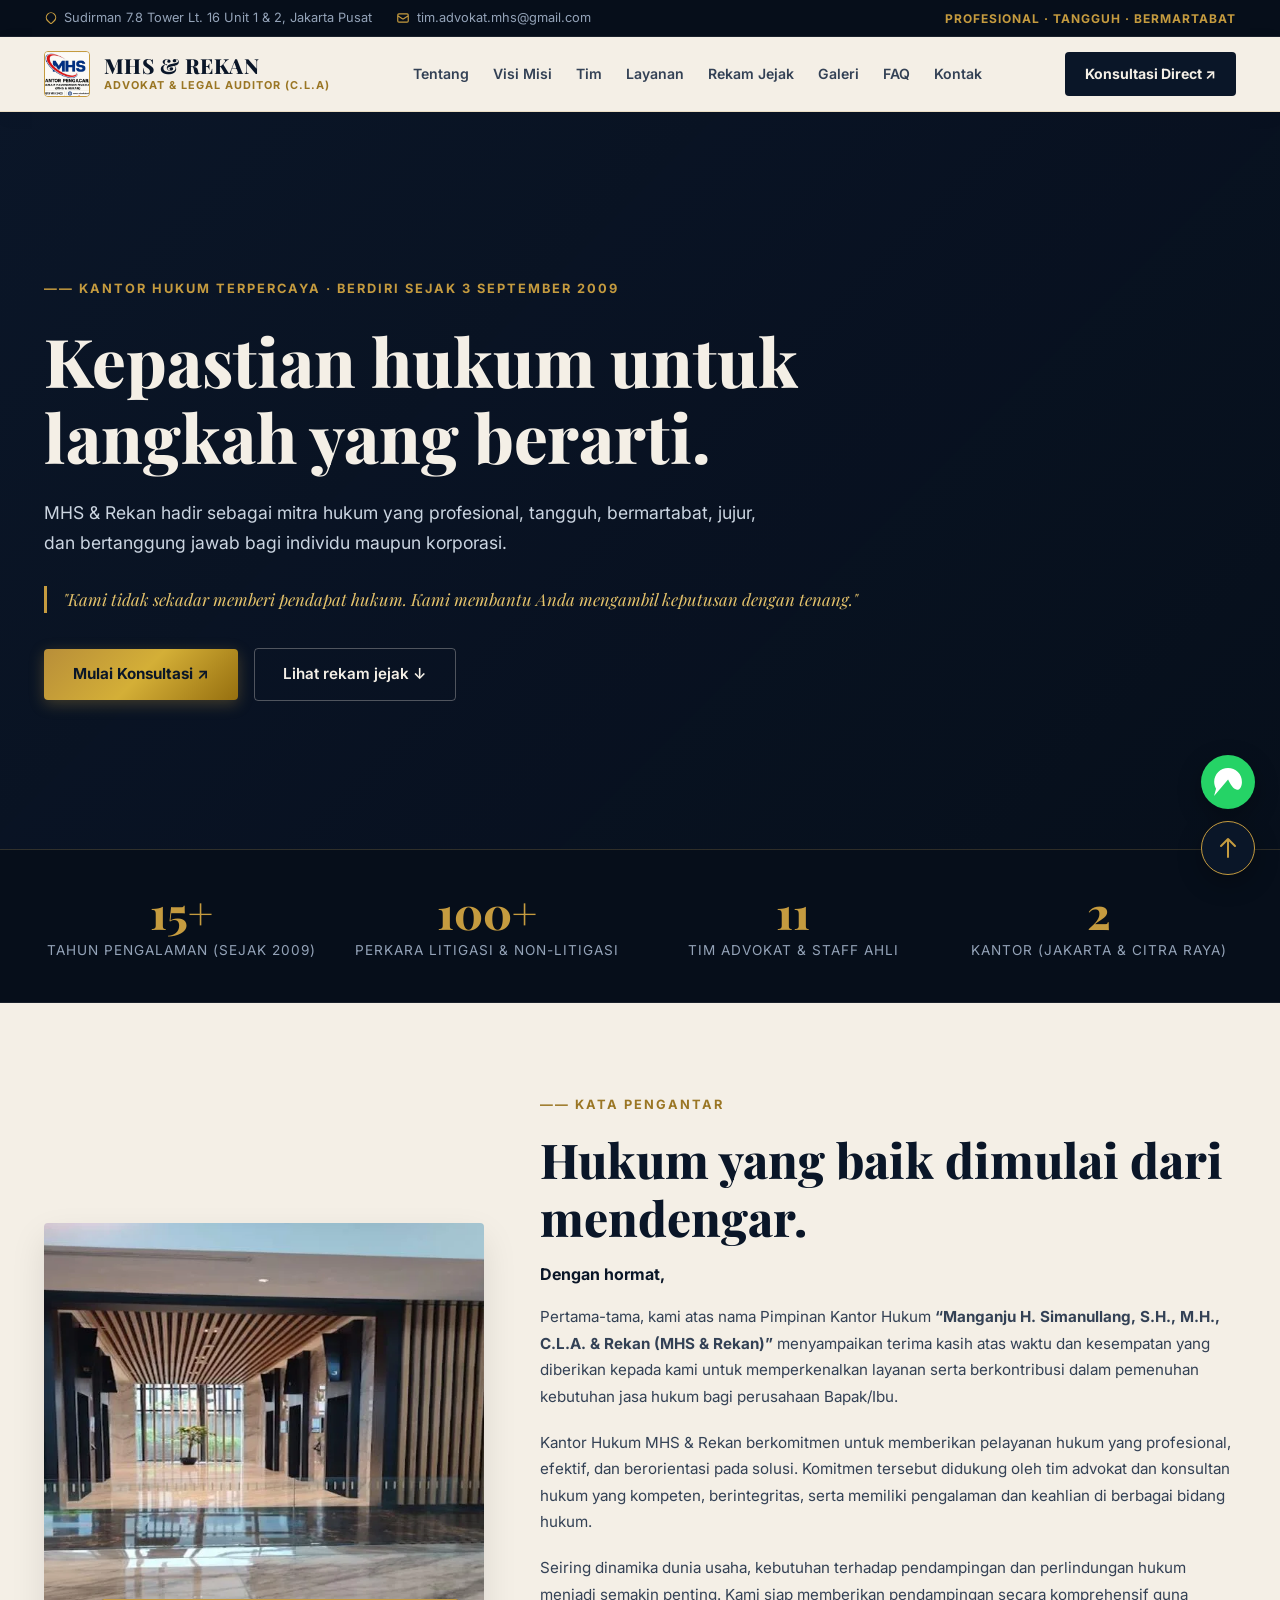
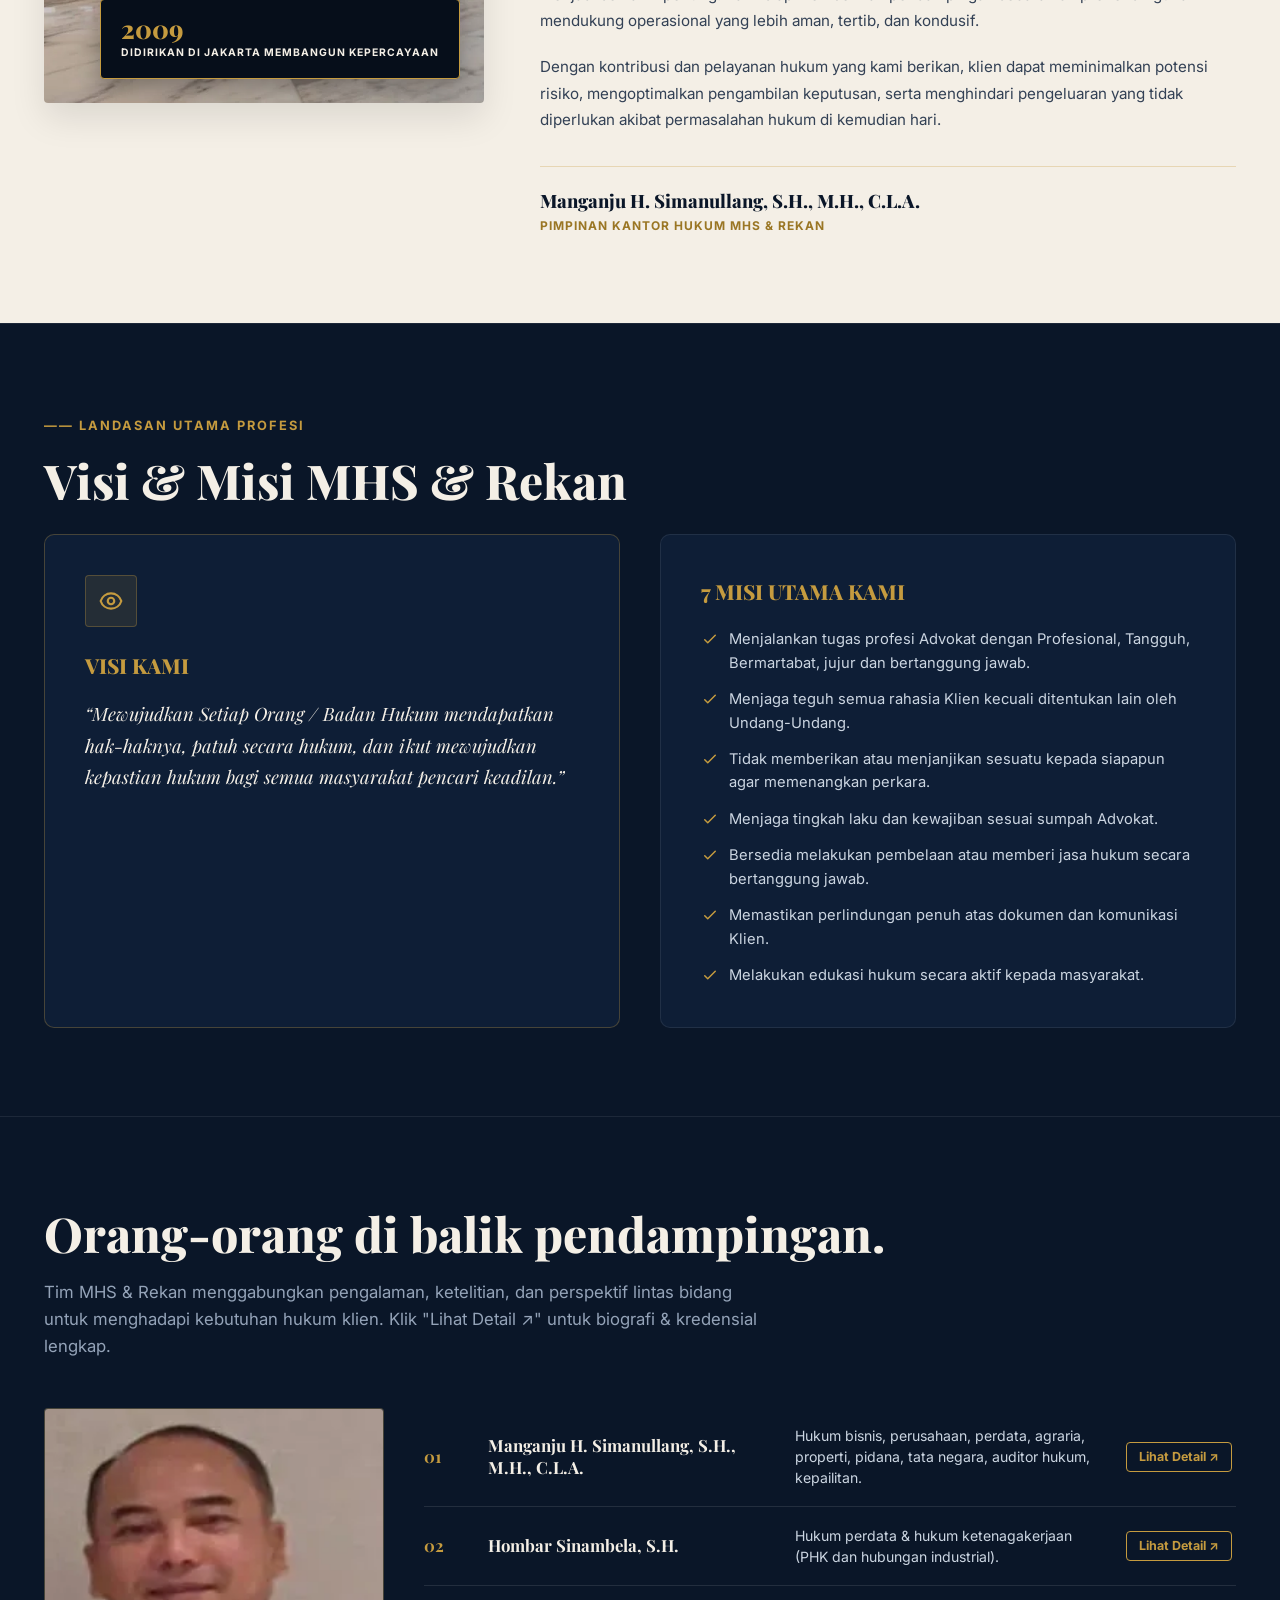
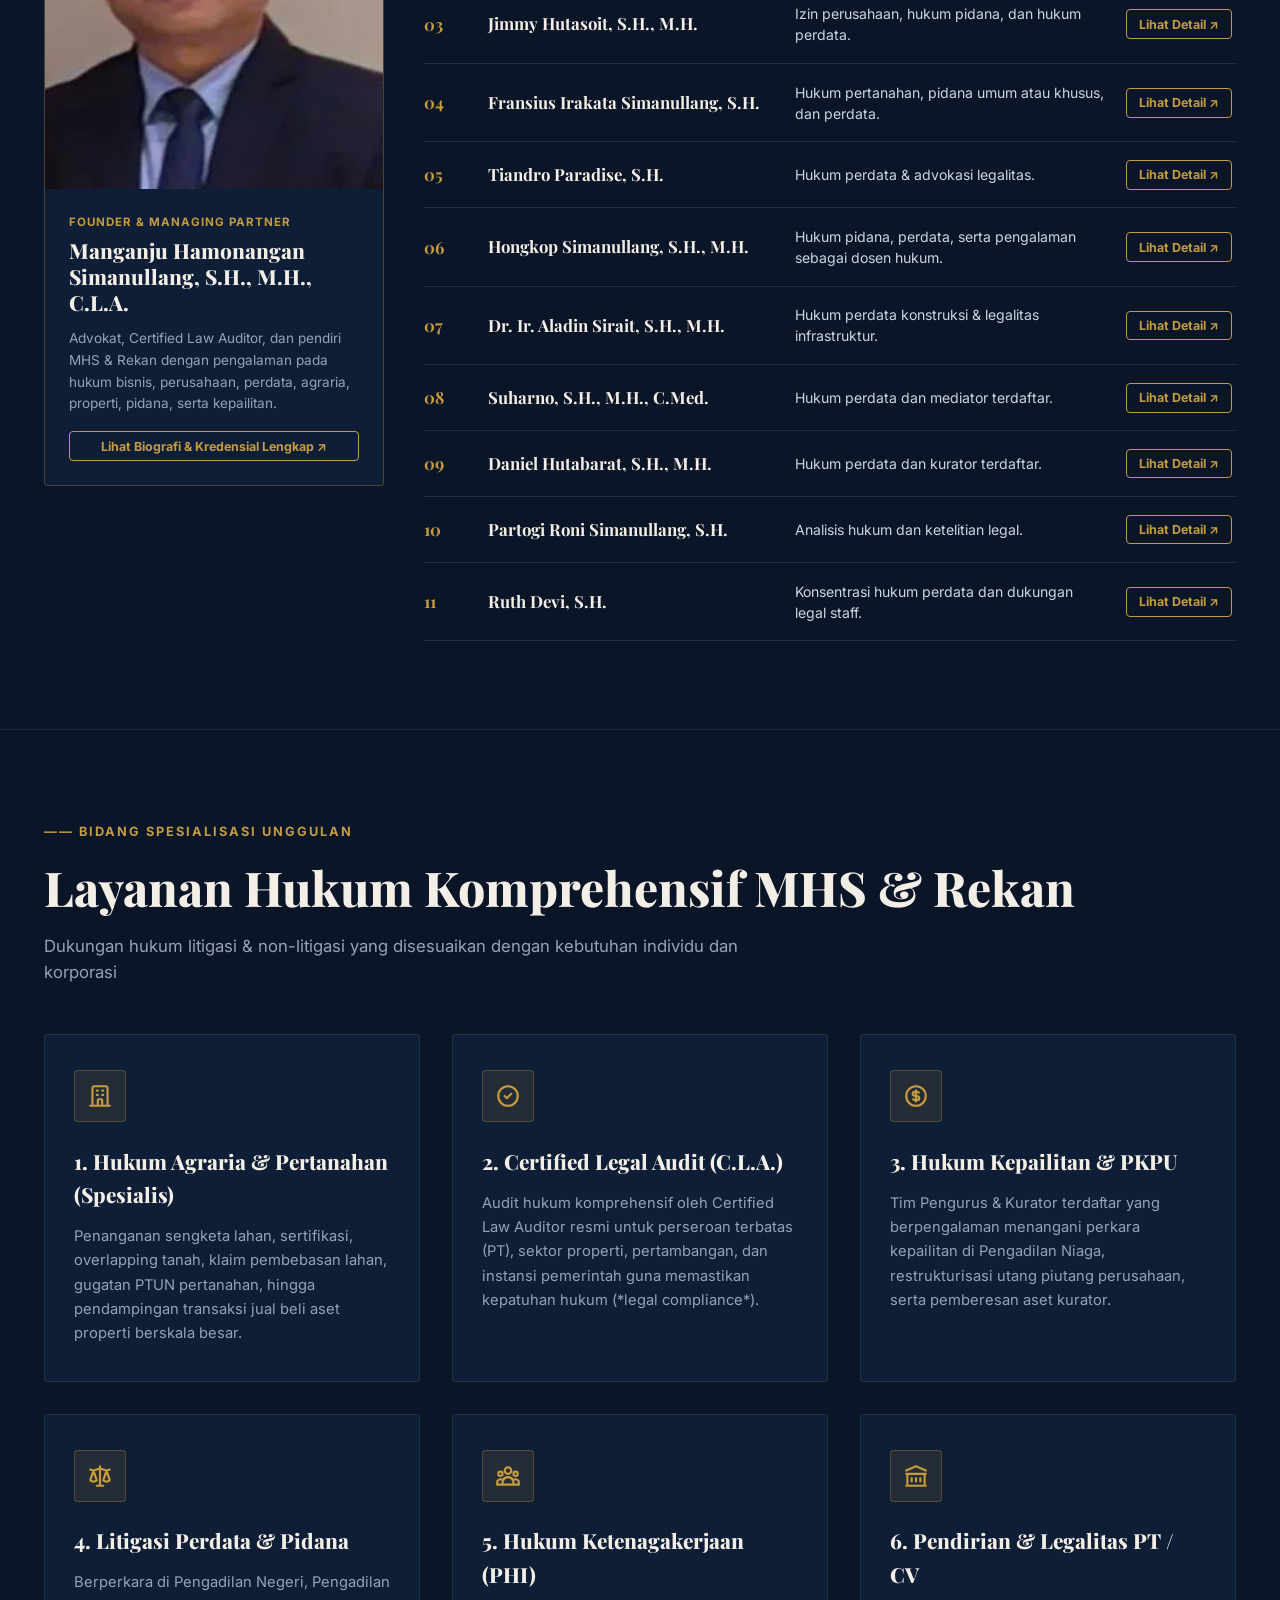
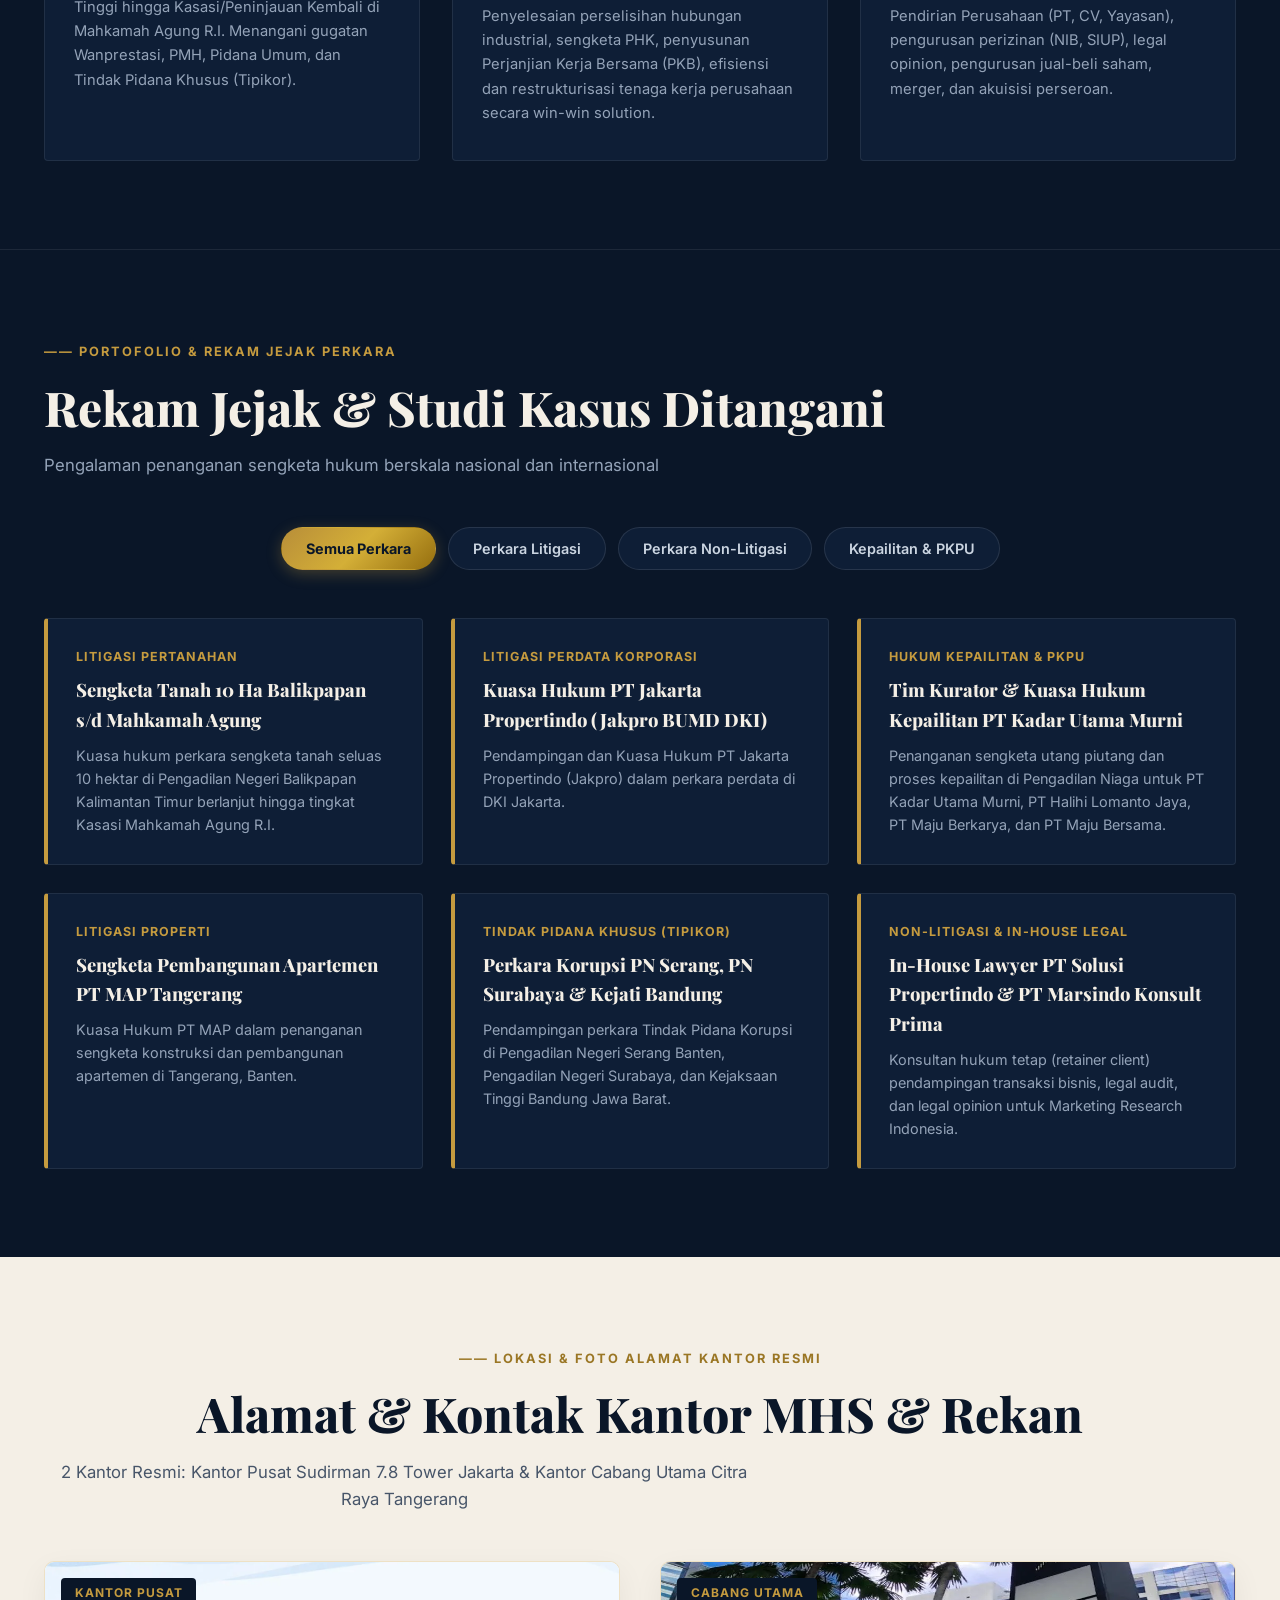
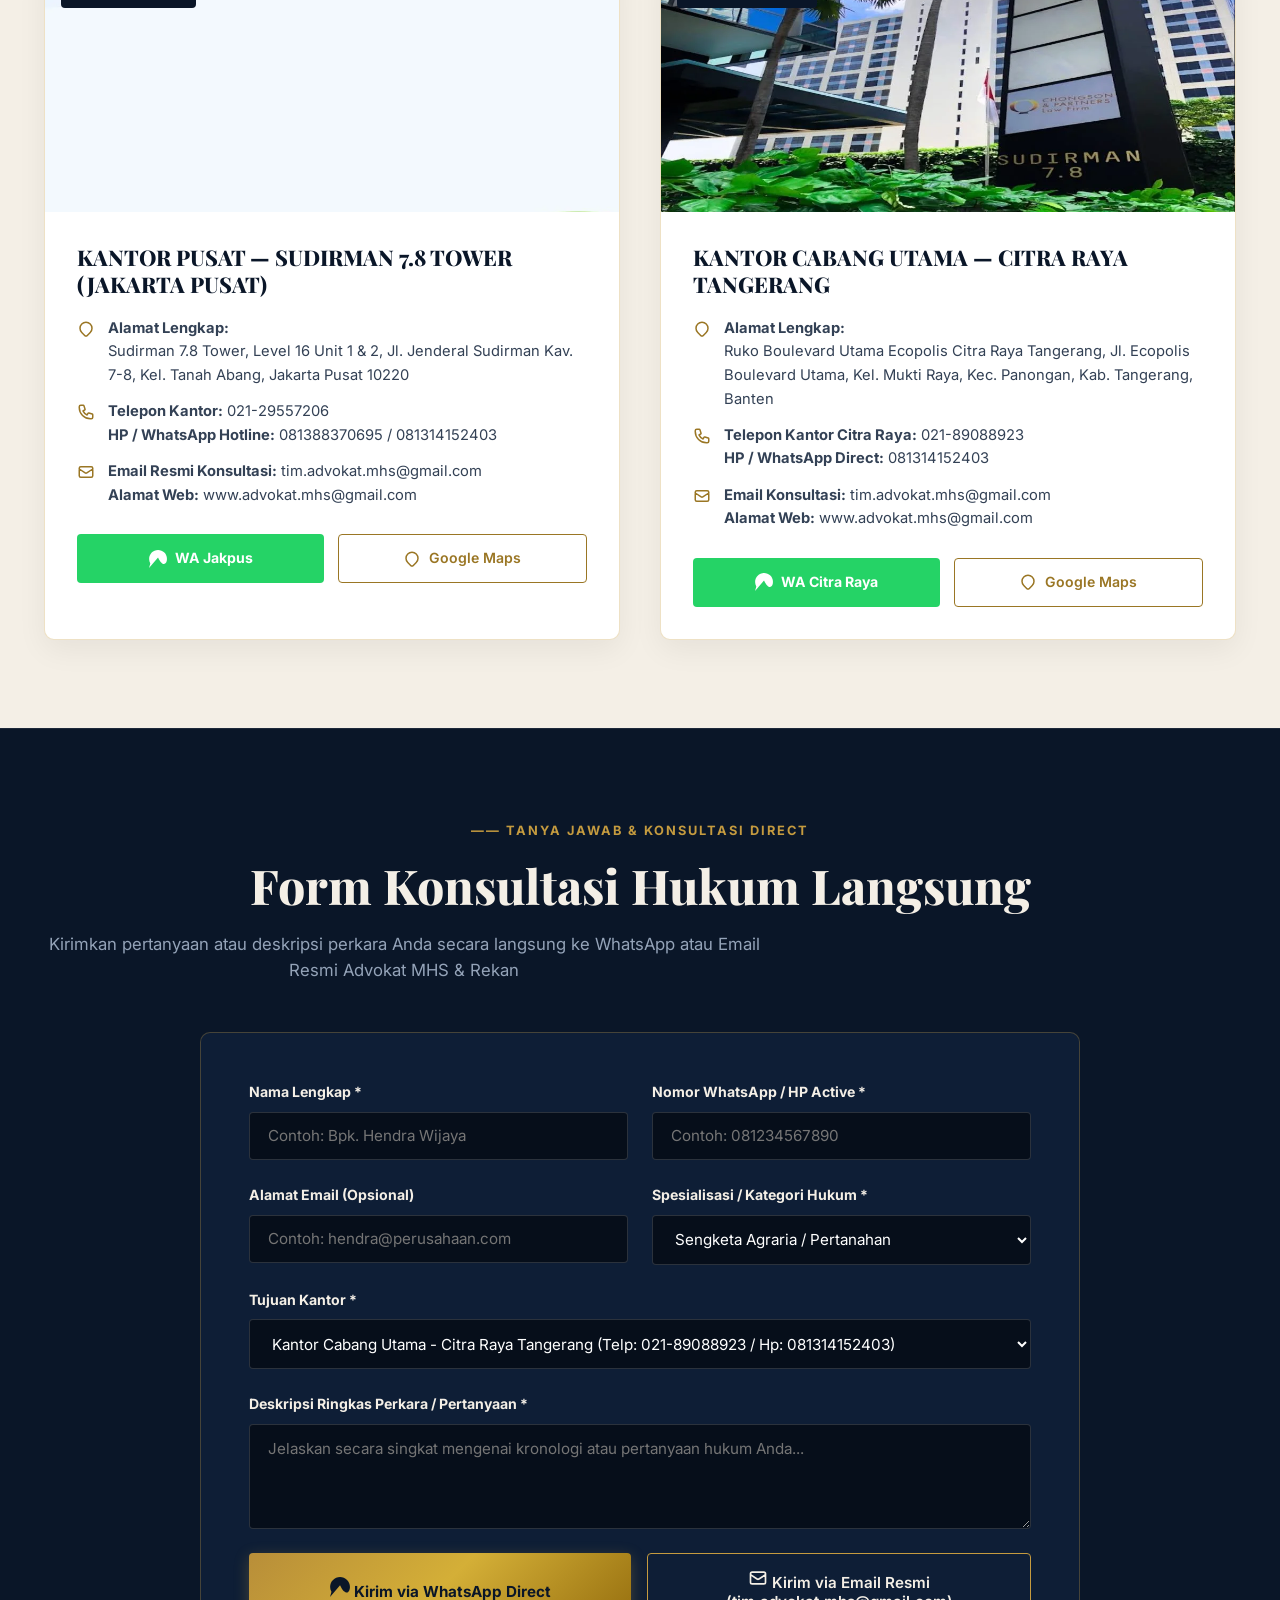
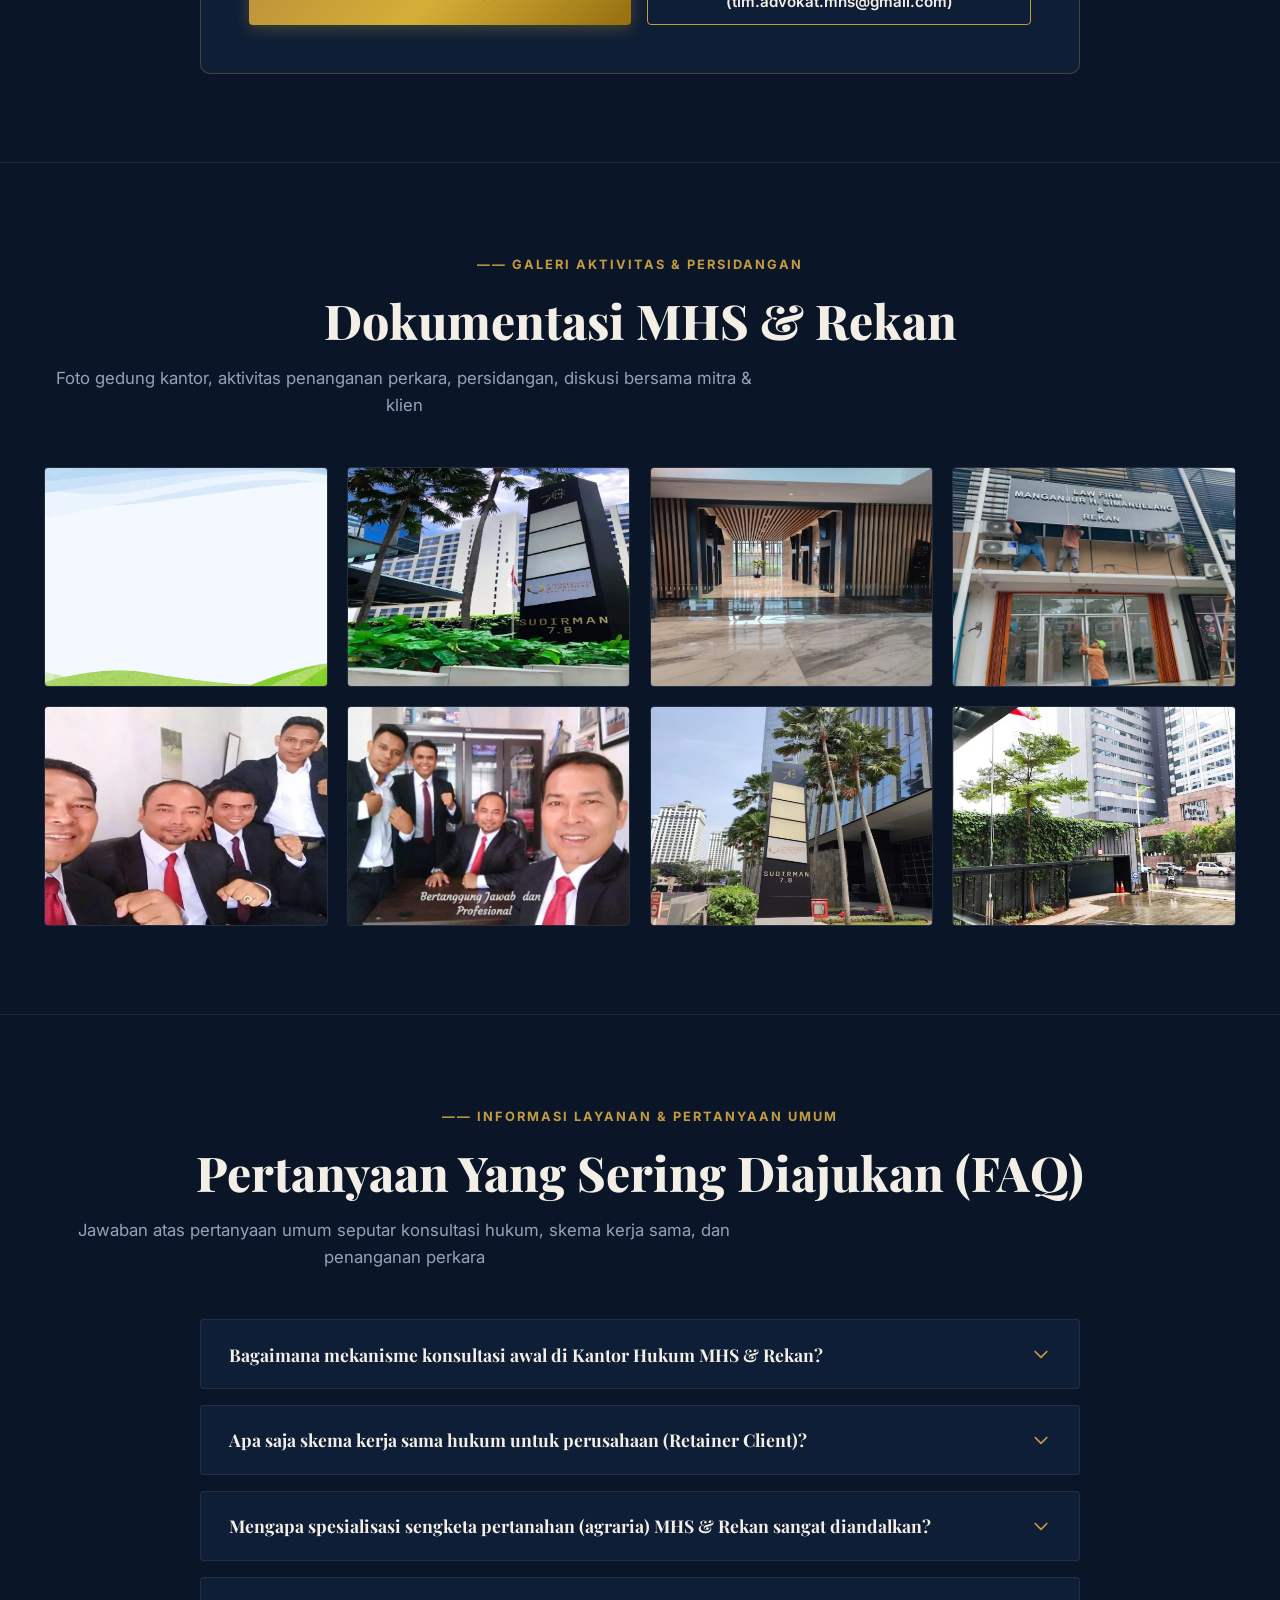
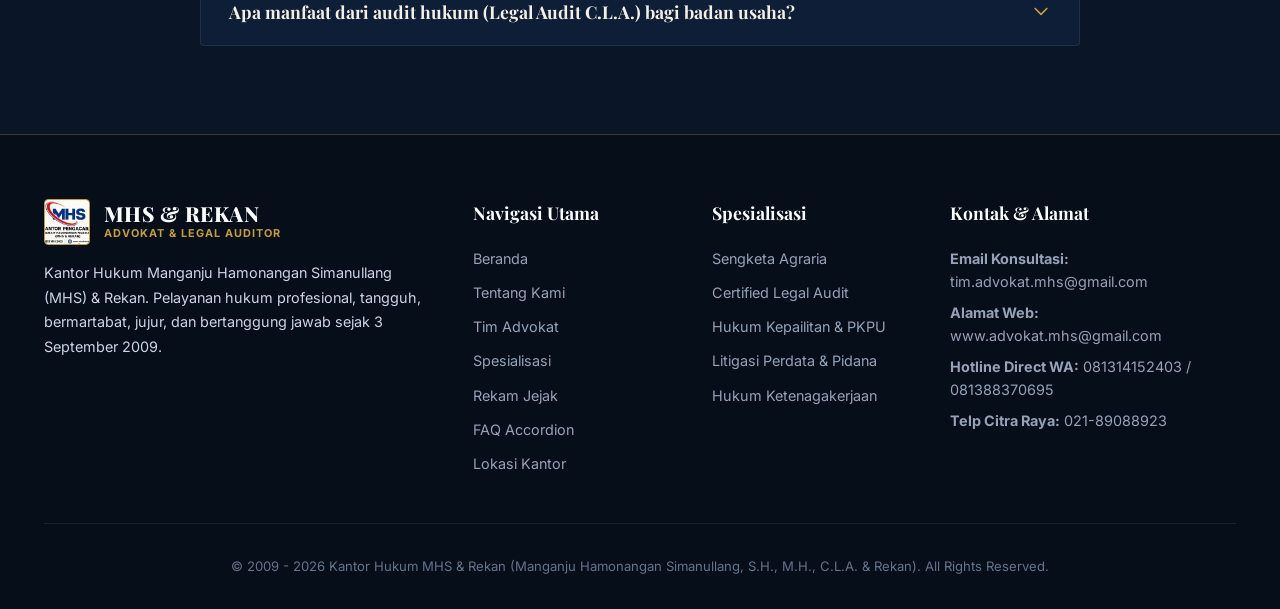
==== commit a44046ce: "Fix: Set absolute HTTPS URL for og:image meta tags and clean uncompressed JPEG files" ====
--- a/index.html
+++ b/index.html
@@ -16,7 +16,11 @@
   <meta property="og:description" content="Pelayanan hukum profesional, tangguh, bermartabat, jujur, dan bertanggung jawab sejak 3 September 2009." />
   <meta property="og:type" content="website" />
   <meta property="og:url" content="https://jevontamba8-cyber.github.io/mhs-lawyer-office/" />
-  <meta property="og:image" content="logo-mhs.jpg" />
+  <meta property="og:image" content="https://jevontamba8-cyber.github.io/mhs-lawyer-office/assets/images/logo-mhs.jpg" />
+  <meta property="og:image:secure_url" content="https://jevontamba8-cyber.github.io/mhs-lawyer-office/assets/images/logo-mhs.jpg" />
+  <meta property="og:image:type" content="image/jpeg" />
+  <meta property="og:image:width" content="1200" />
+  <meta property="og:image:height" content="630" />
   <meta property="og:image:alt" content="Logo Kantor Hukum MHS &amp; Rekan" />
 
   <!-- Canonical Tag (Prevent Duplicate Content) -->
@@ -29,8 +33,8 @@
     "@type": "LegalService",
     "name": "Kantor Hukum MHS & Rekan",
     "alternateName": "Manganju H. Simanullang, S.H., M.H., C.L.A. & Rekan",
-    "image": "https://jevontamba8-cyber.github.io/mhs-lawyer-office/logo-mhs.jpg",
-    "logo": "https://jevontamba8-cyber.github.io/mhs-lawyer-office/logo-mhs.jpg",
+    "image": "https://jevontamba8-cyber.github.io/mhs-lawyer-office/assets/images/logo-mhs.jpg",
+    "logo": "https://jevontamba8-cyber.github.io/mhs-lawyer-office/assets/images/logo-mhs.jpg",
     "url": "https://jevontamba8-cyber.github.io/mhs-lawyer-office/",
     "telephone": ["+622129557206", "+622189088923", "+6281314152403", "+6281388370695"],
     "email": "tim.advokat.mhs@gmail.com",
@@ -110,7 +114,7 @@
   <nav class="navbar" id="navbar">
     <div class="container nav-container">
       <a href="#beranda" class="brand-logo">
-        <img src="logo-mhs.webp" alt="Logo MHS &amp; Rekan" class="brand-logo-img" />
+        <img src="assets/images/logo-mhs.webp" alt="Logo MHS &amp; Rekan" class="brand-logo-img" />
         <div>
           <div class="brand-title">MHS &amp; REKAN</div>
           <div class="brand-subtitle">Advokat &amp; Legal Auditor (C.L.A)</div>
@@ -792,7 +796,7 @@
       <div class="footer-grid">
         <div class="footer-brand">
           <div class="brand-logo" style="margin-bottom: 1rem;">
-            <img src="logo-mhs.webp" alt="Logo MHS" class="brand-logo-img" />
+            <img src="assets/images/logo-mhs.webp" alt="Logo MHS" class="brand-logo-img" />
             <div>
               <div class="brand-title" style="color:#FFF;">MHS &amp; REKAN</div>
               <div class="brand-subtitle" style="color:var(--gold-primary);">Advokat &amp; Legal Auditor</div>
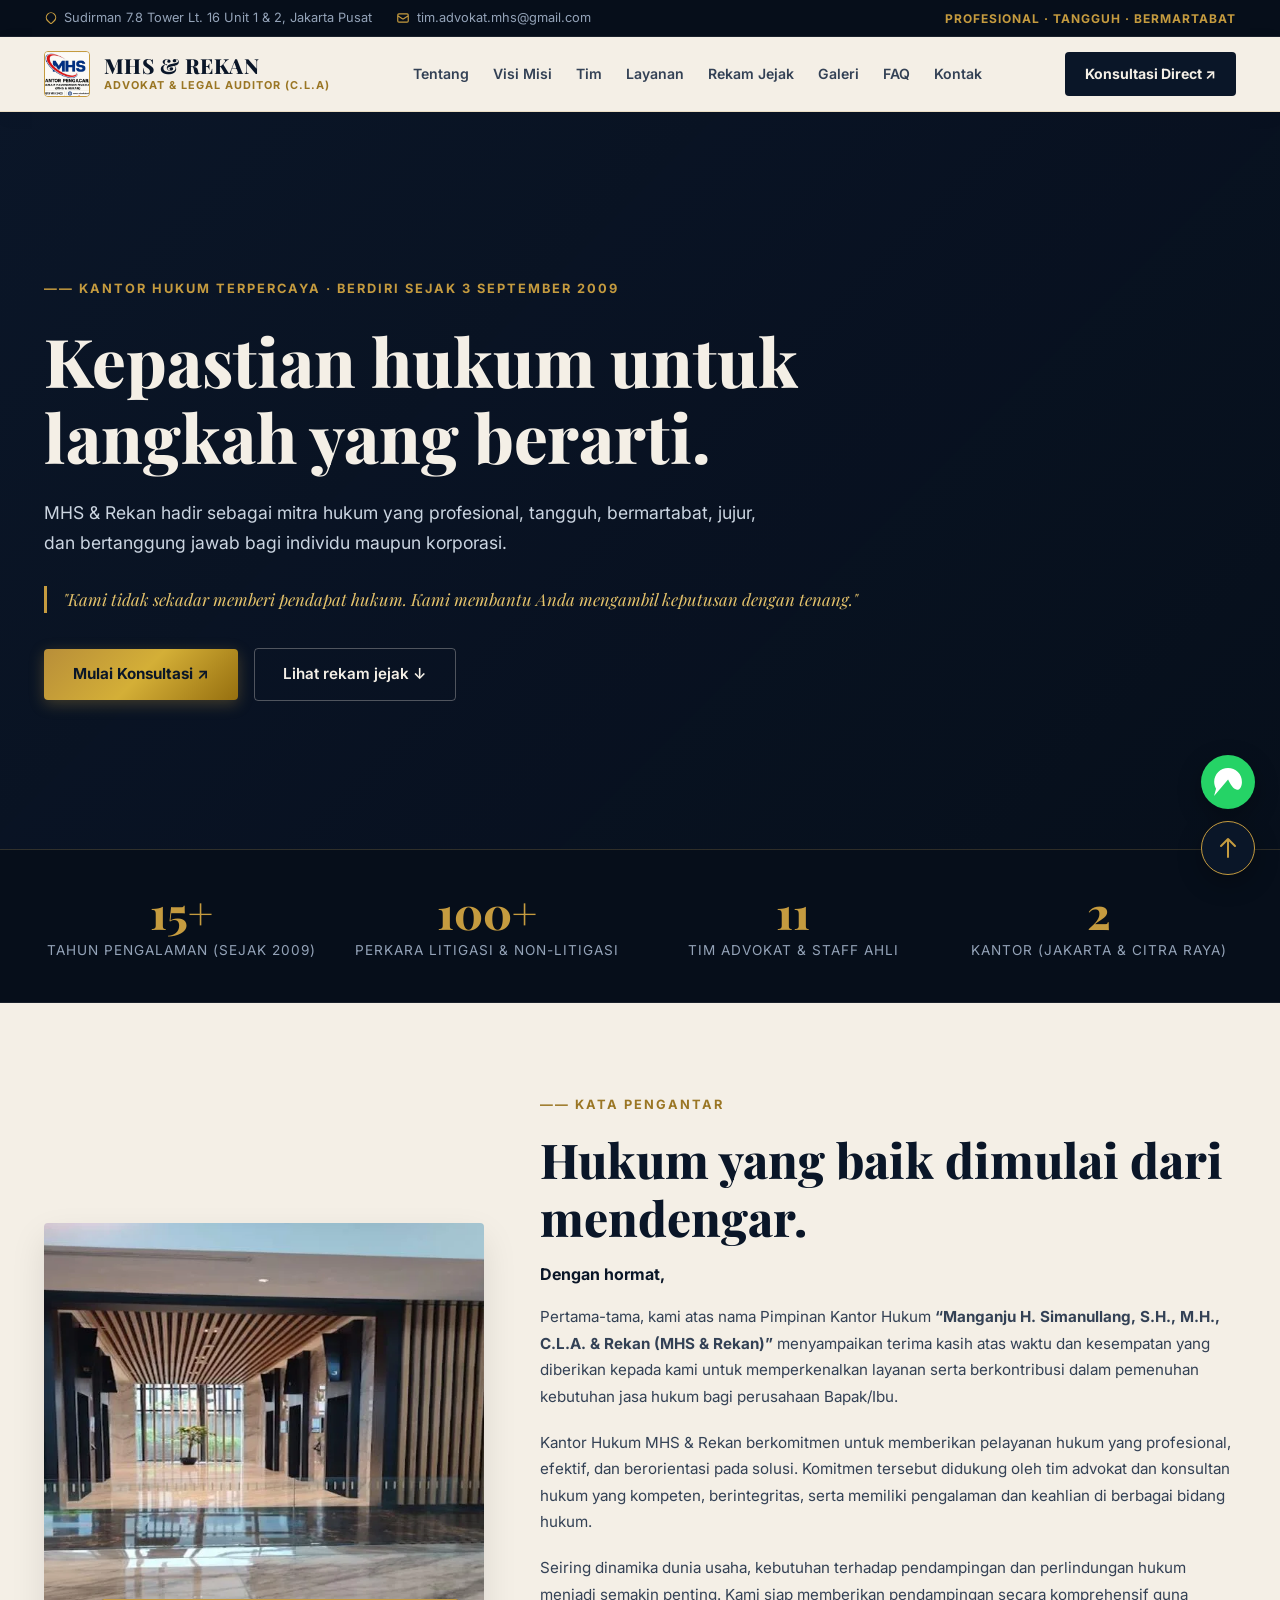
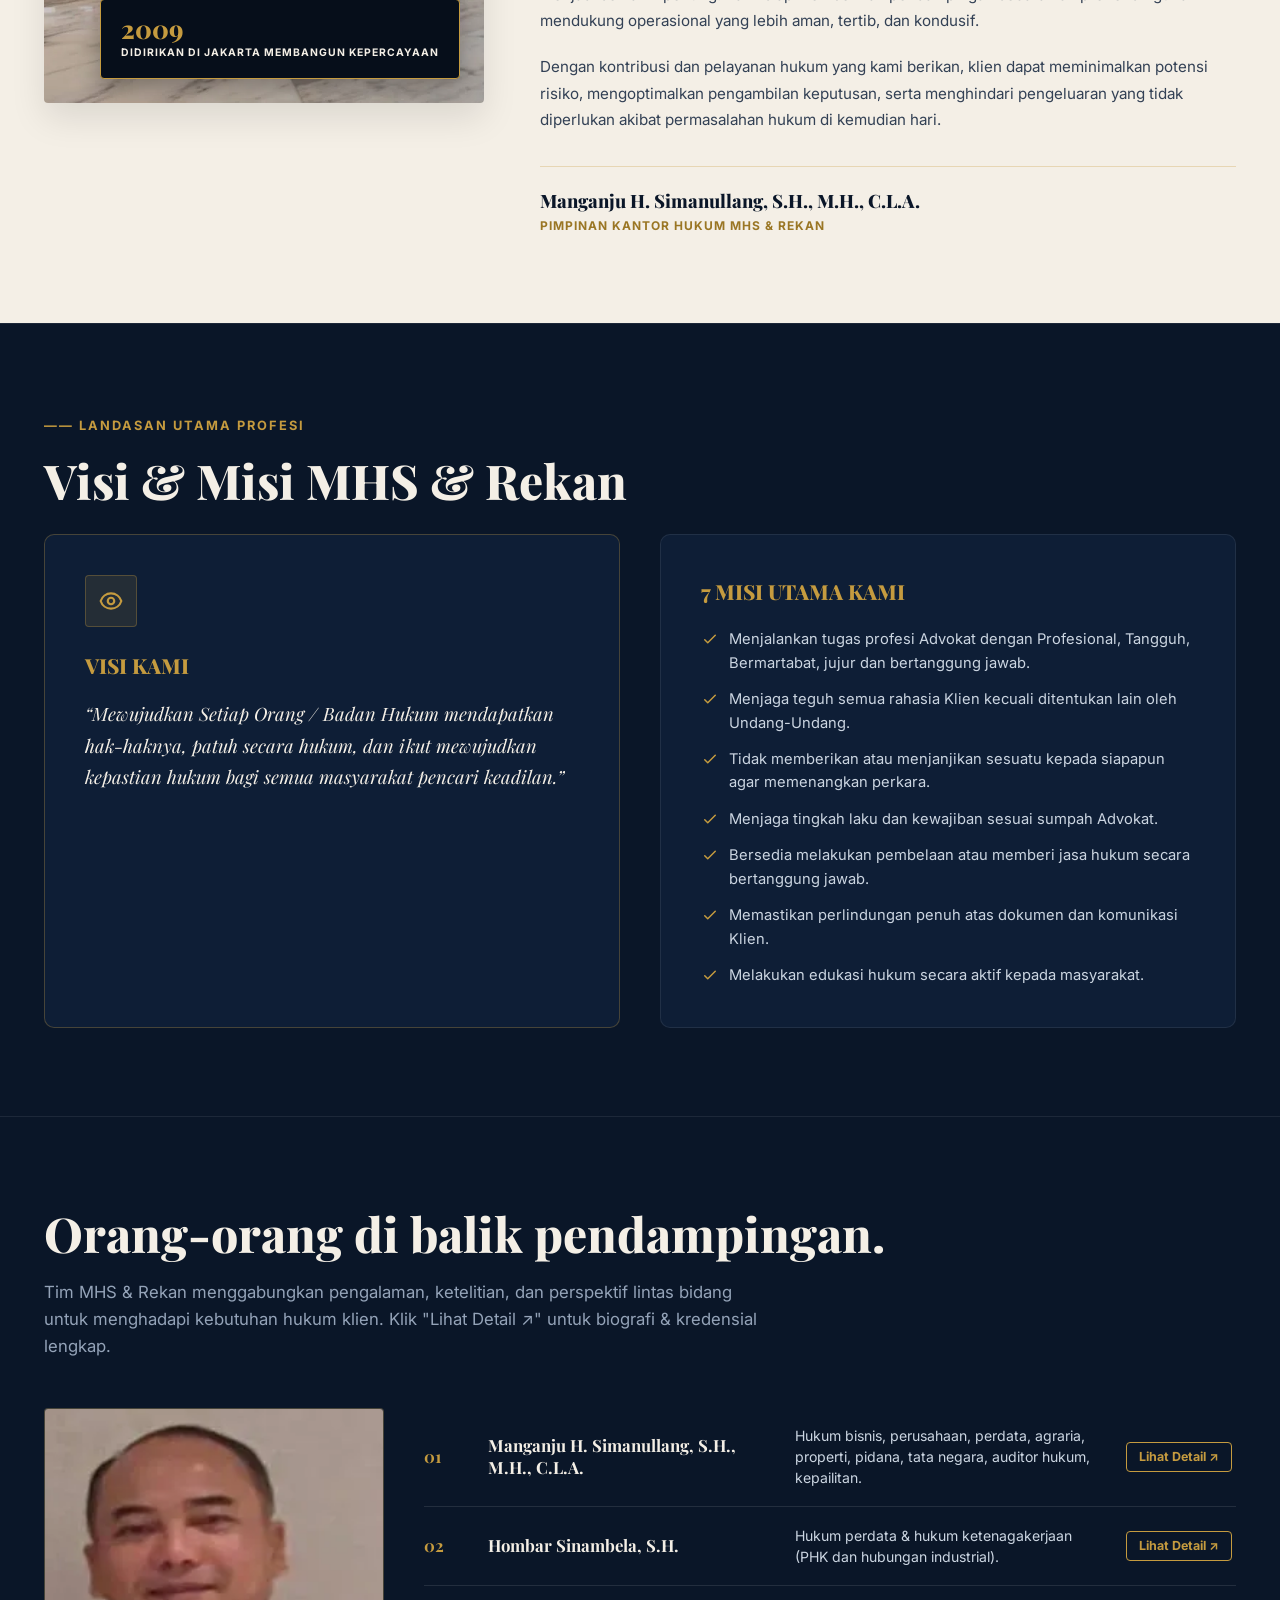
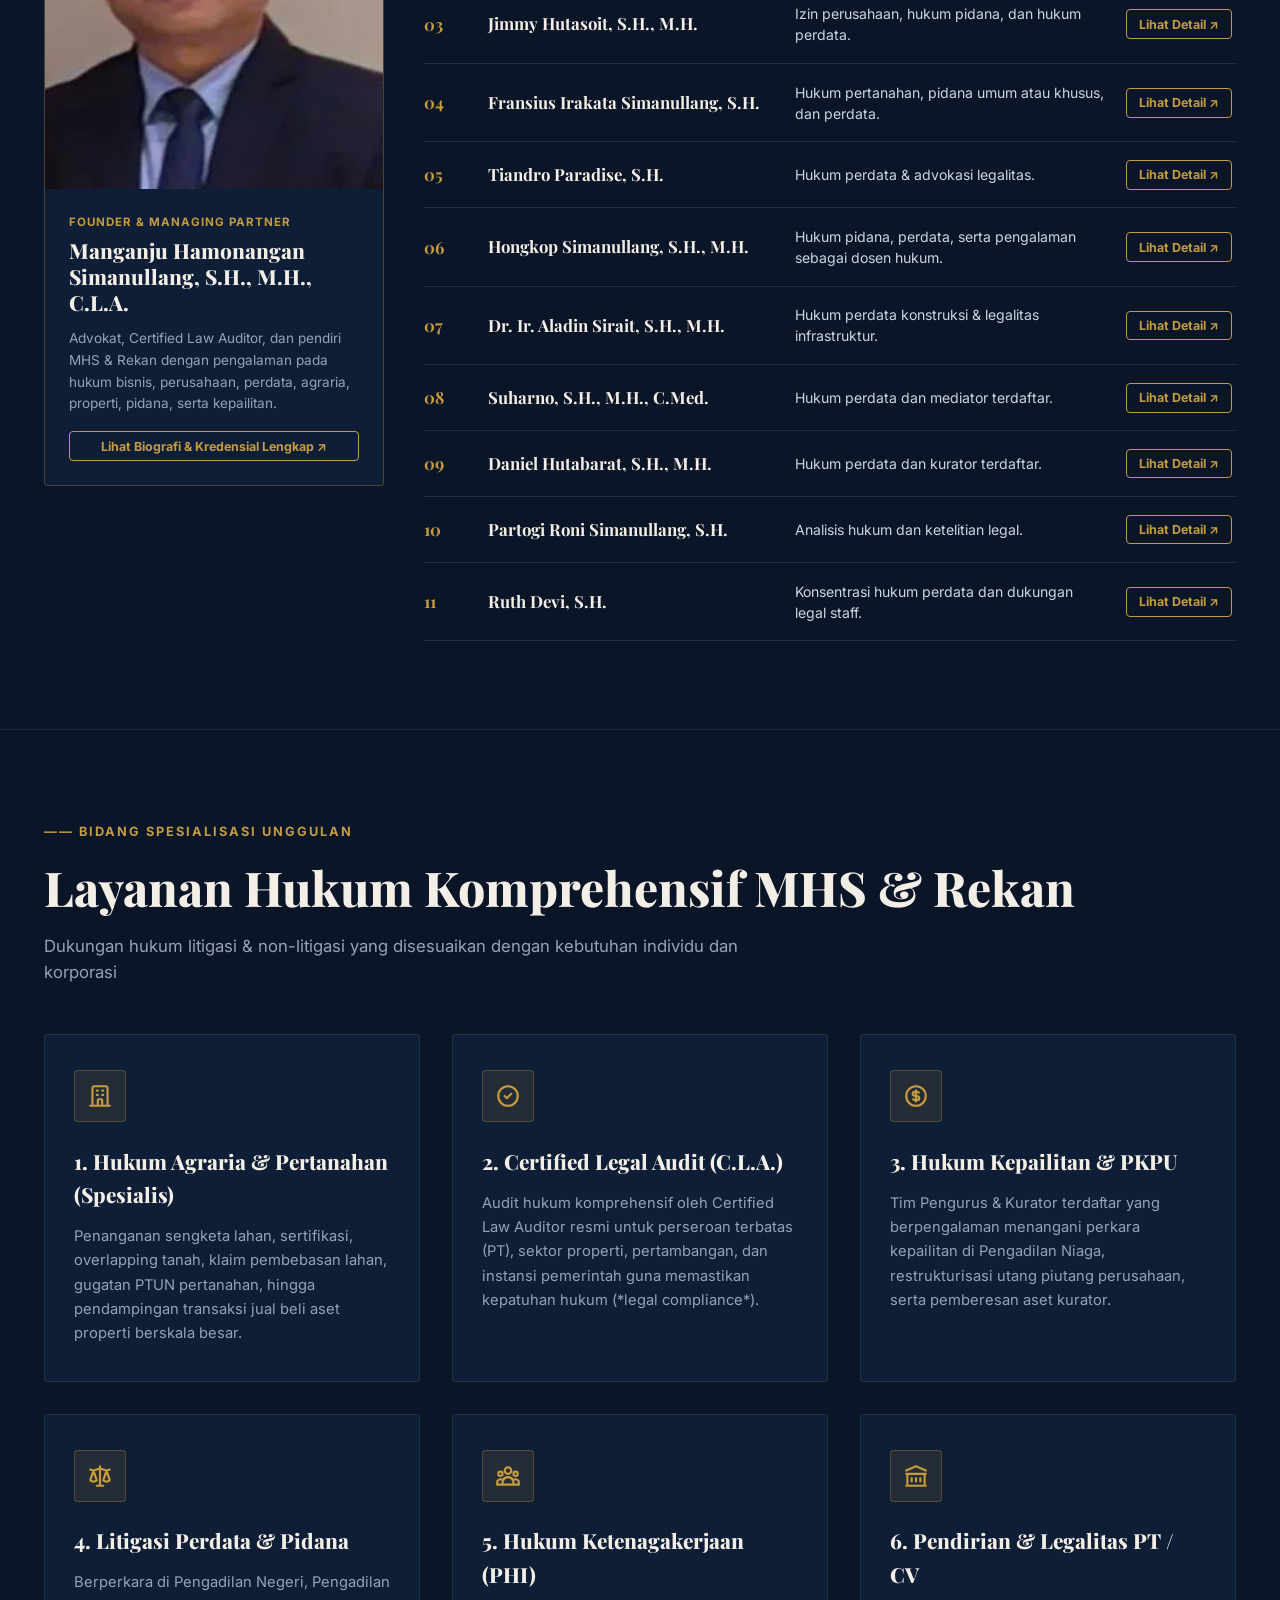
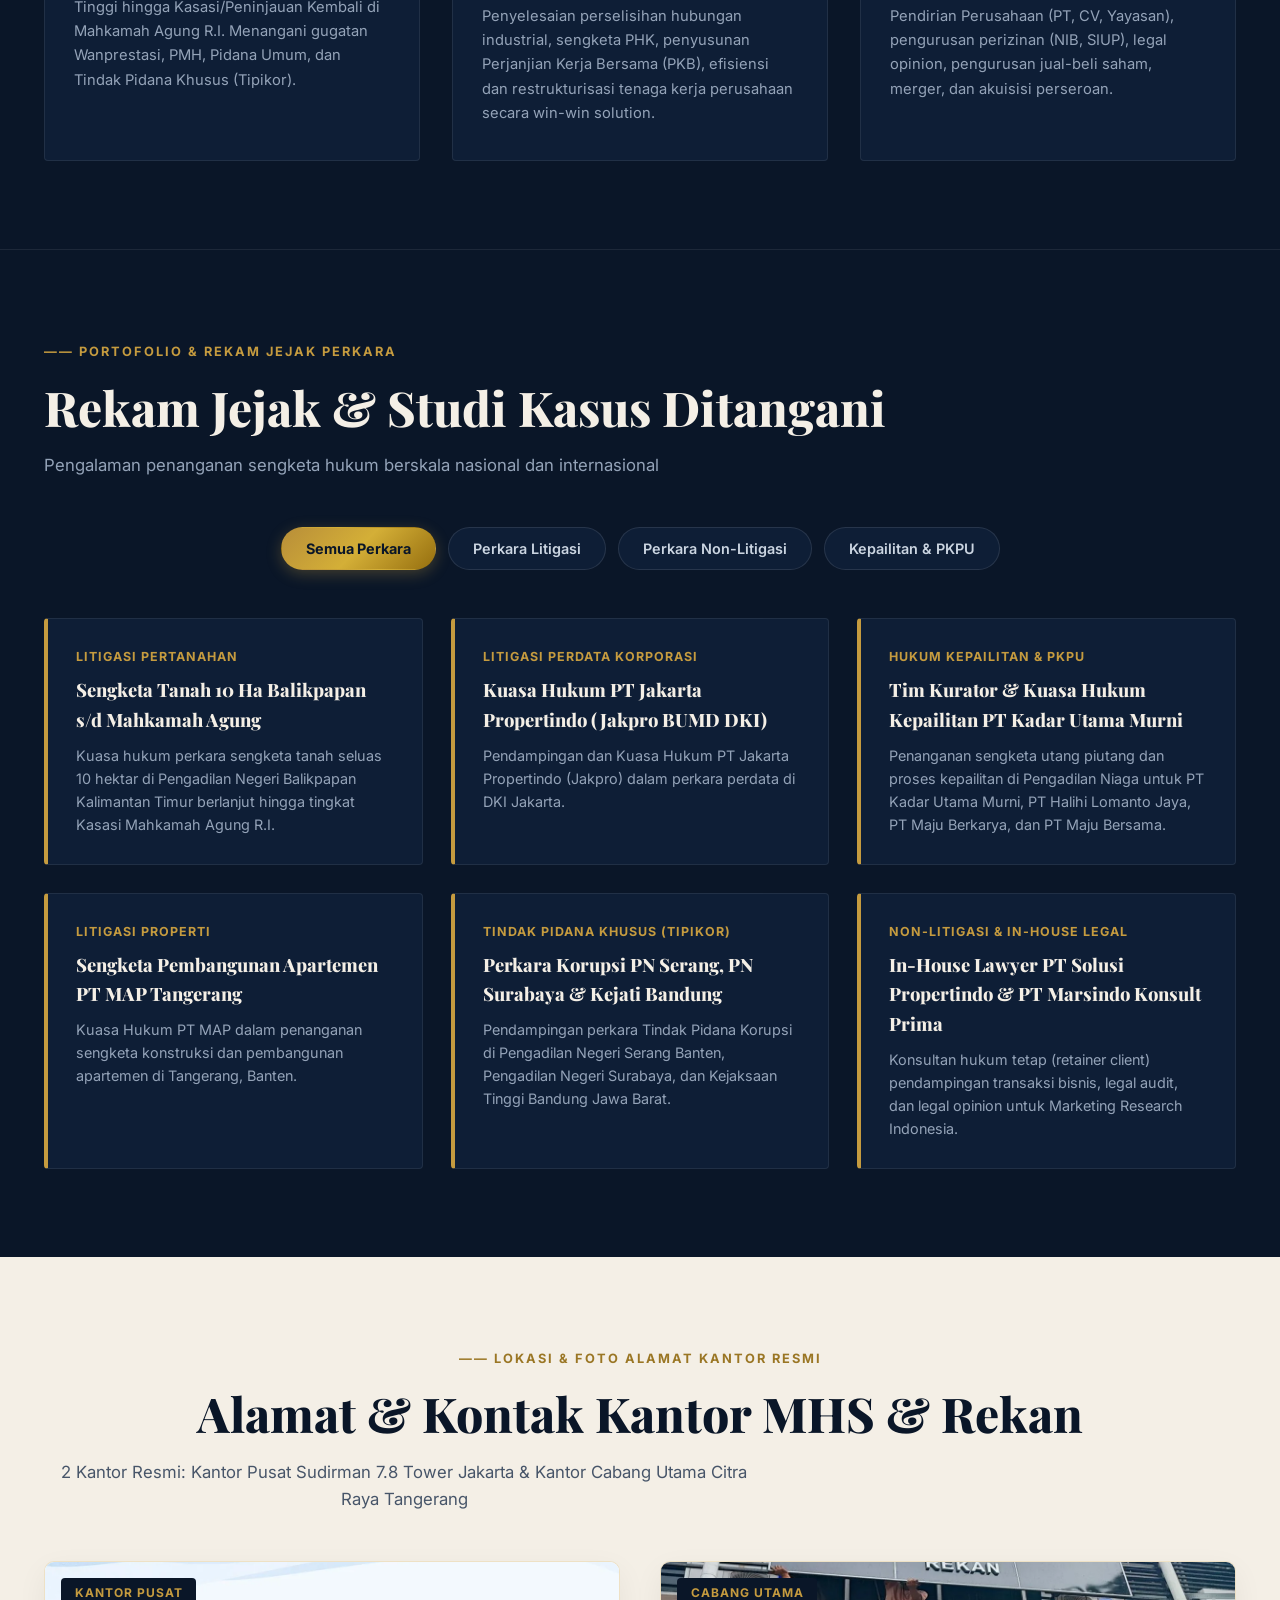
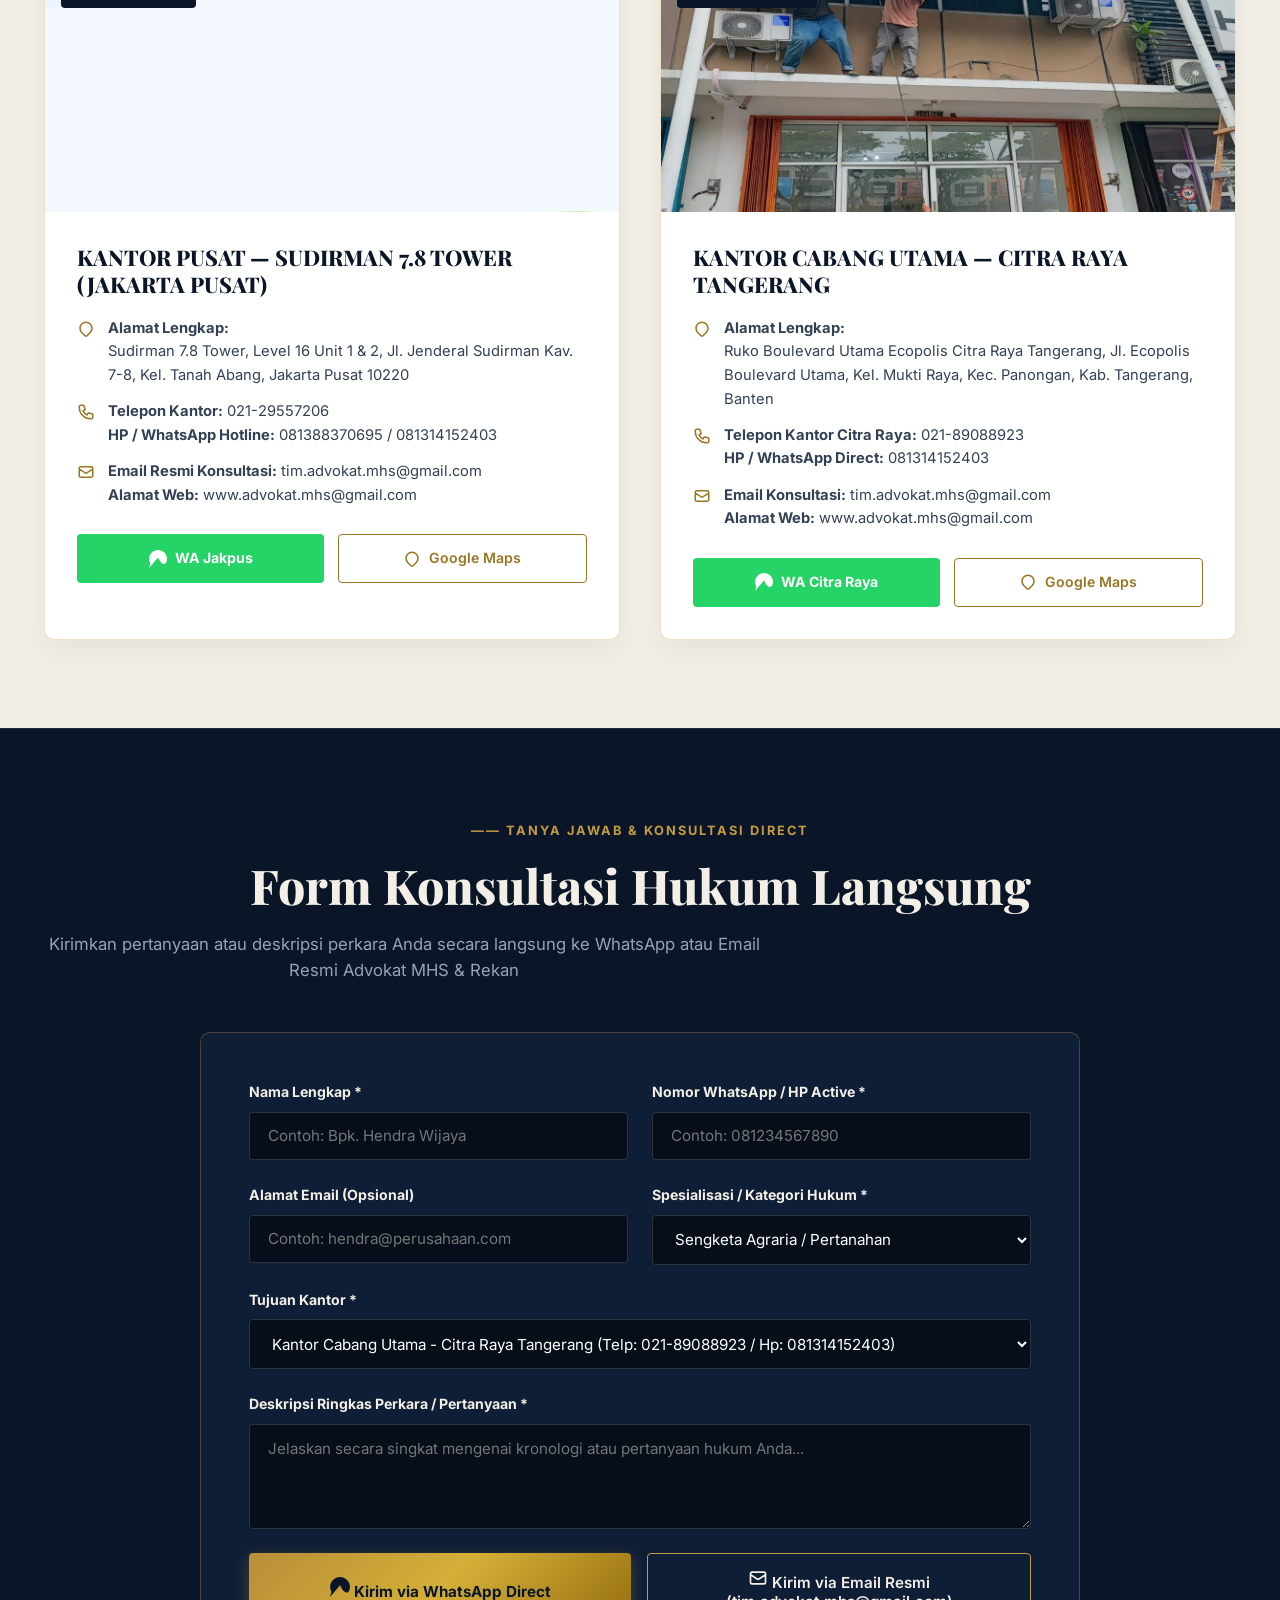
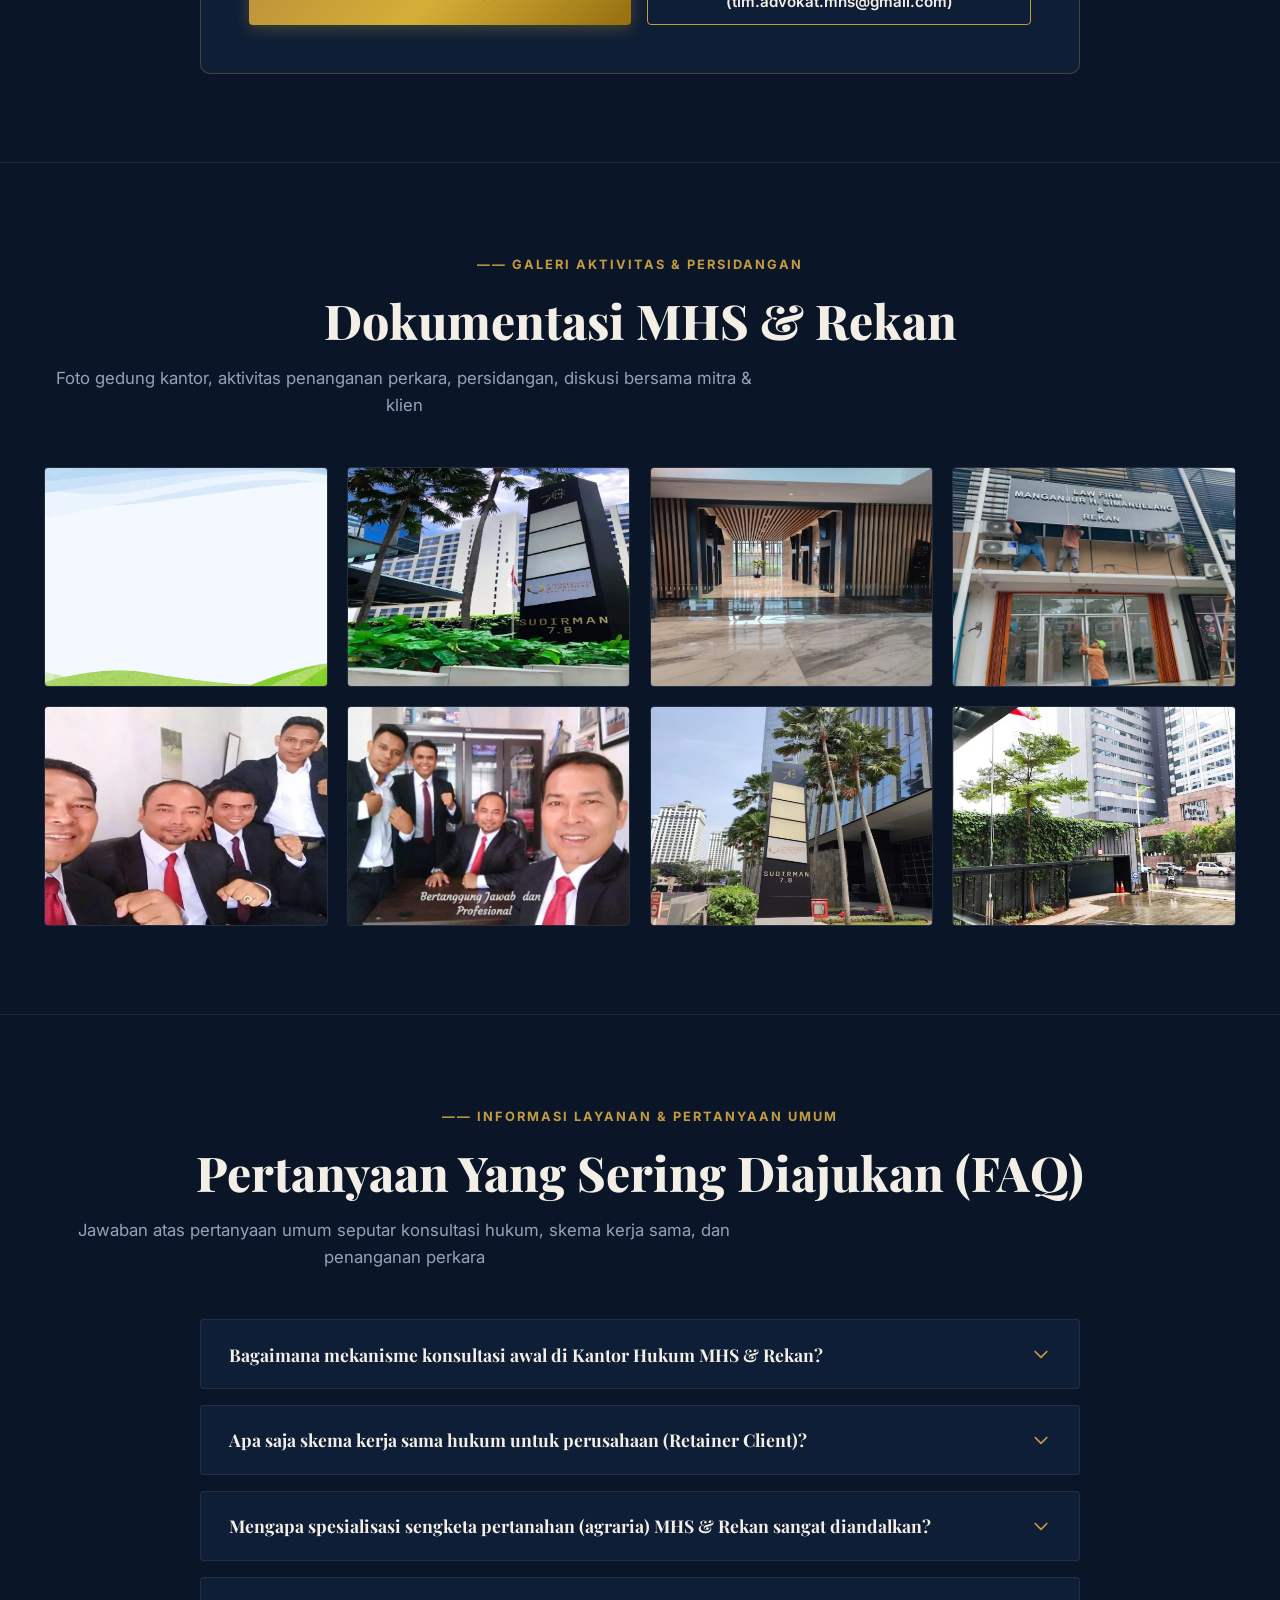
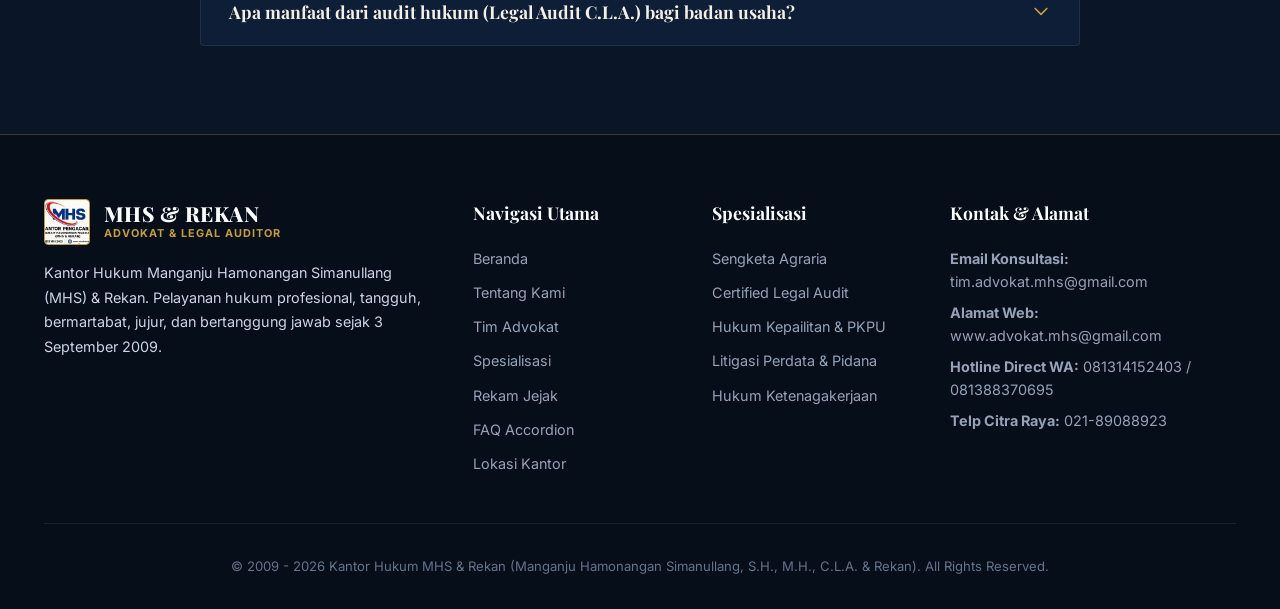
==== commit 1c63e902: "Fix: Swap and assign correct photos for Sudirman 7.8 Tower and Citra Raya Tangerang office cards" ====
--- a/index.html
+++ b/index.html
@@ -561,7 +561,7 @@
         <!-- OFFICE CARD 1: JAKARTA PUSAT -->
         <div class="office-card">
           <div class="office-card-img-wrap">
-            <img src="company-gallery/pdf-image-01-page-1.webp" alt="Gedung Sudirman 7.8 Tower Jakarta Pusat" class="office-card-img" loading="lazy" />
+            <img src="company-gallery/pdf-image-01-page-1.webp" alt="Gedung Sudirman 7.8 Tower Jakarta Pusat" class="office-card-img" />
             <div class="office-card-badge">KANTOR PUSAT</div>
           </div>
           <div class="office-card-body">
@@ -598,7 +598,7 @@
         <!-- OFFICE CARD 2: CITRA RAYA TANGERANG -->
         <div class="office-card">
           <div class="office-card-img-wrap">
-            <img src="company-gallery/pdf-image-03-page-1.webp" alt="Kantor Cabang Utama Ecopolis Citra Raya Tangerang" class="office-card-img" loading="lazy" />
+            <img src="company-gallery/pdf-image-04-page-2.webp" alt="Kantor Cabang Utama Ecopolis Citra Raya Tangerang" class="office-card-img" />
             <div class="office-card-badge">CABANG UTAMA</div>
           </div>
           <div class="office-card-body">
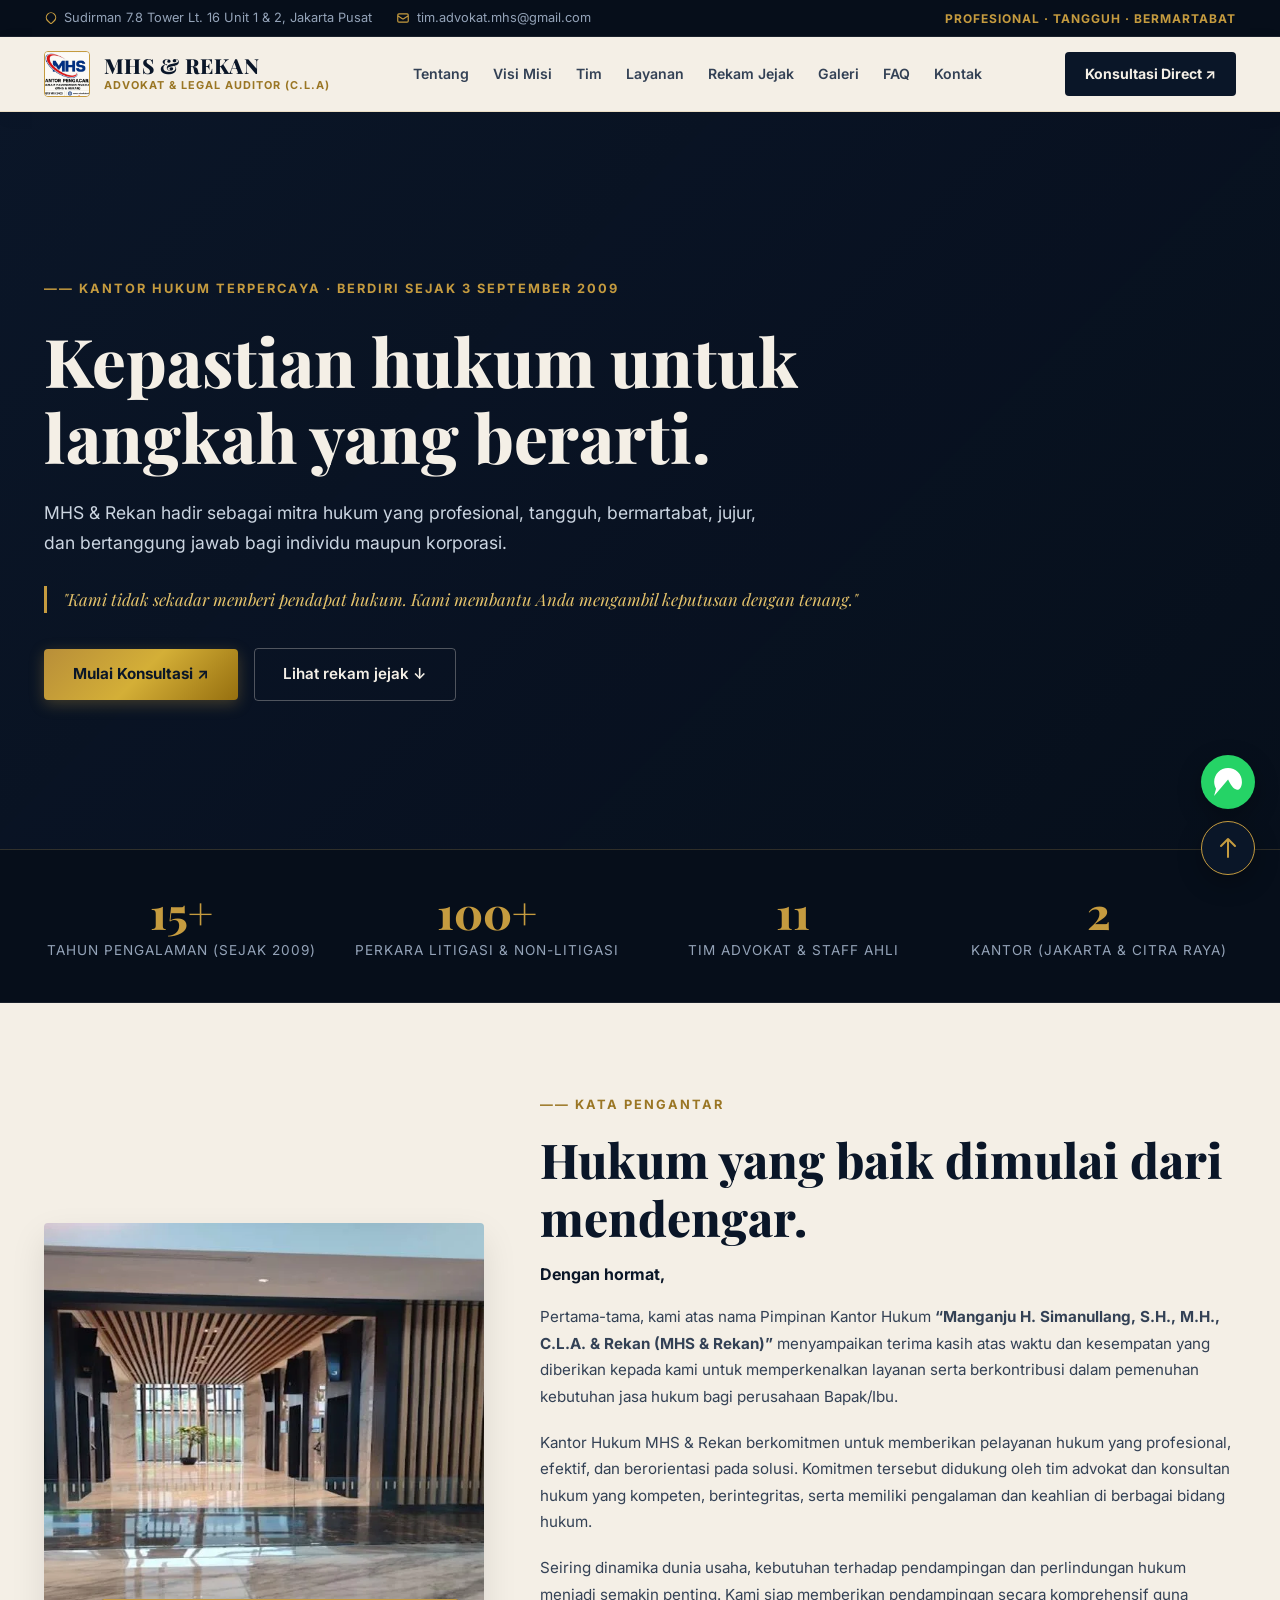
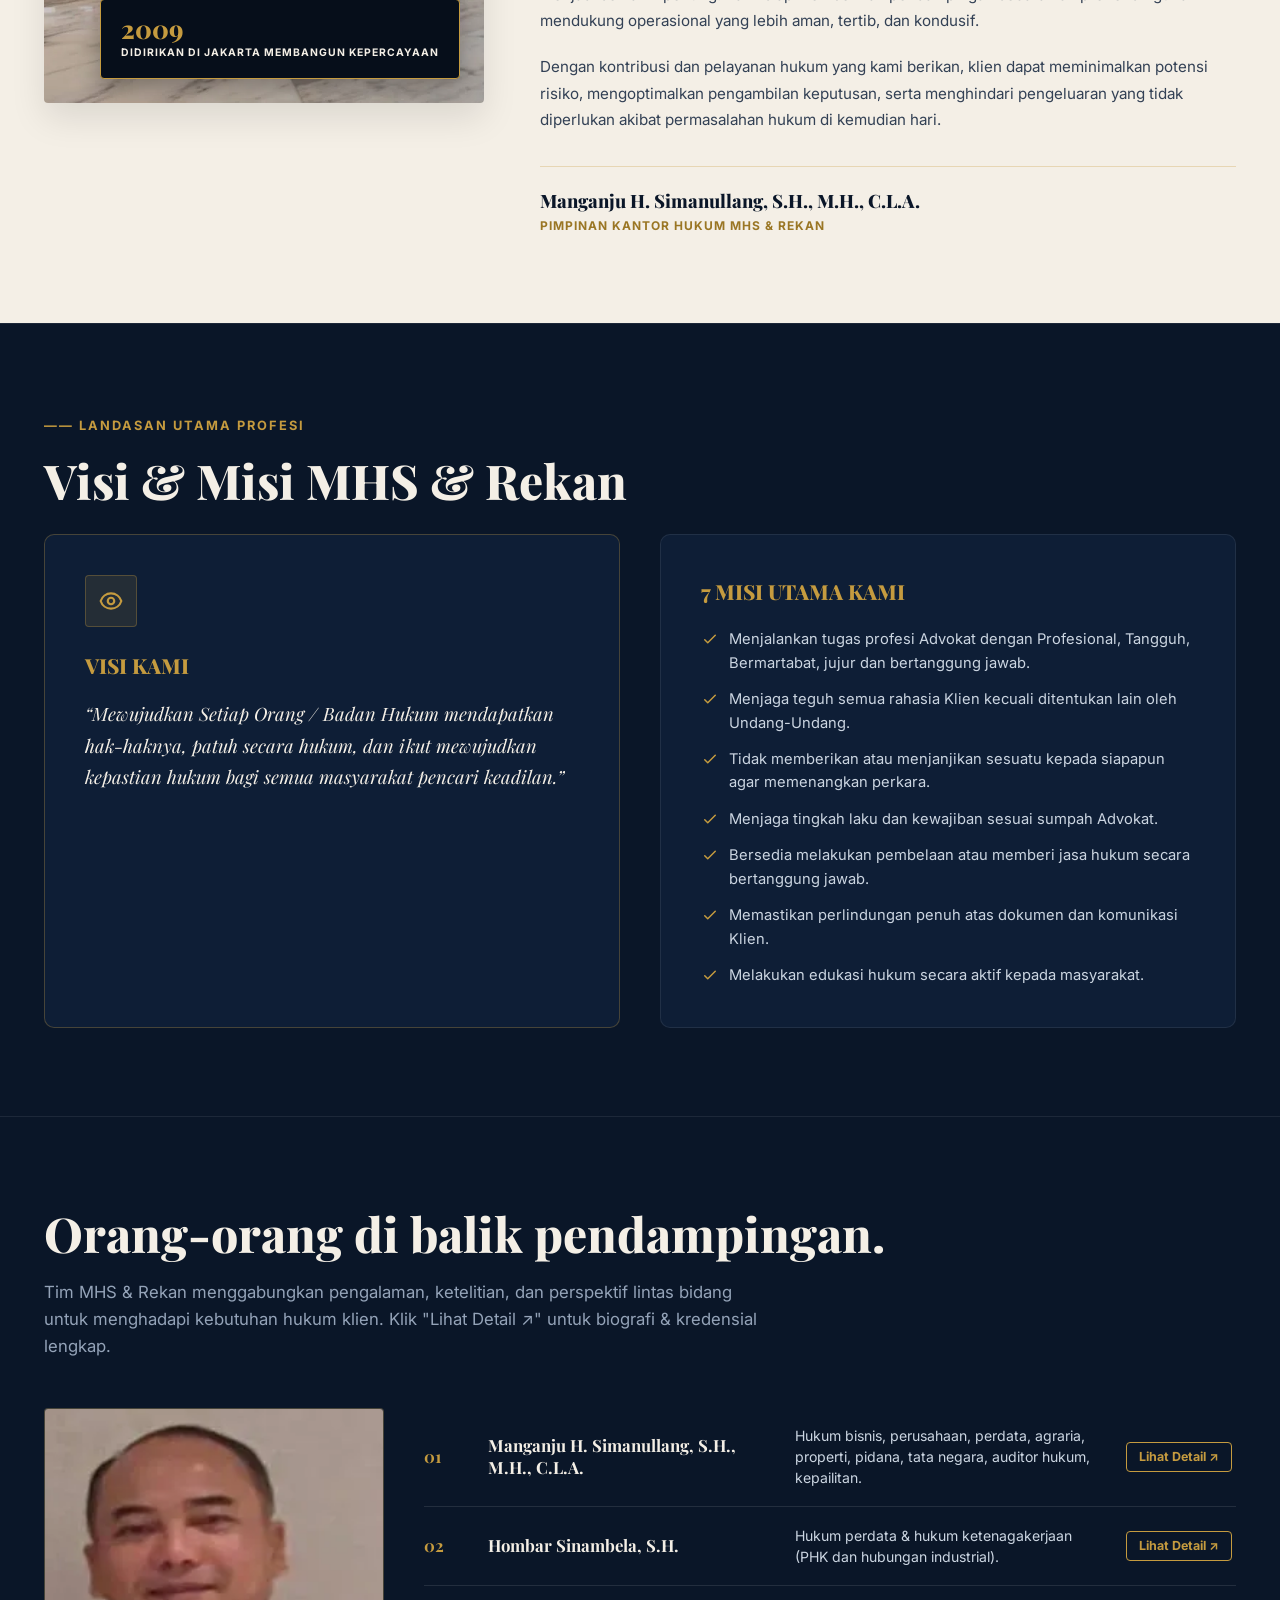
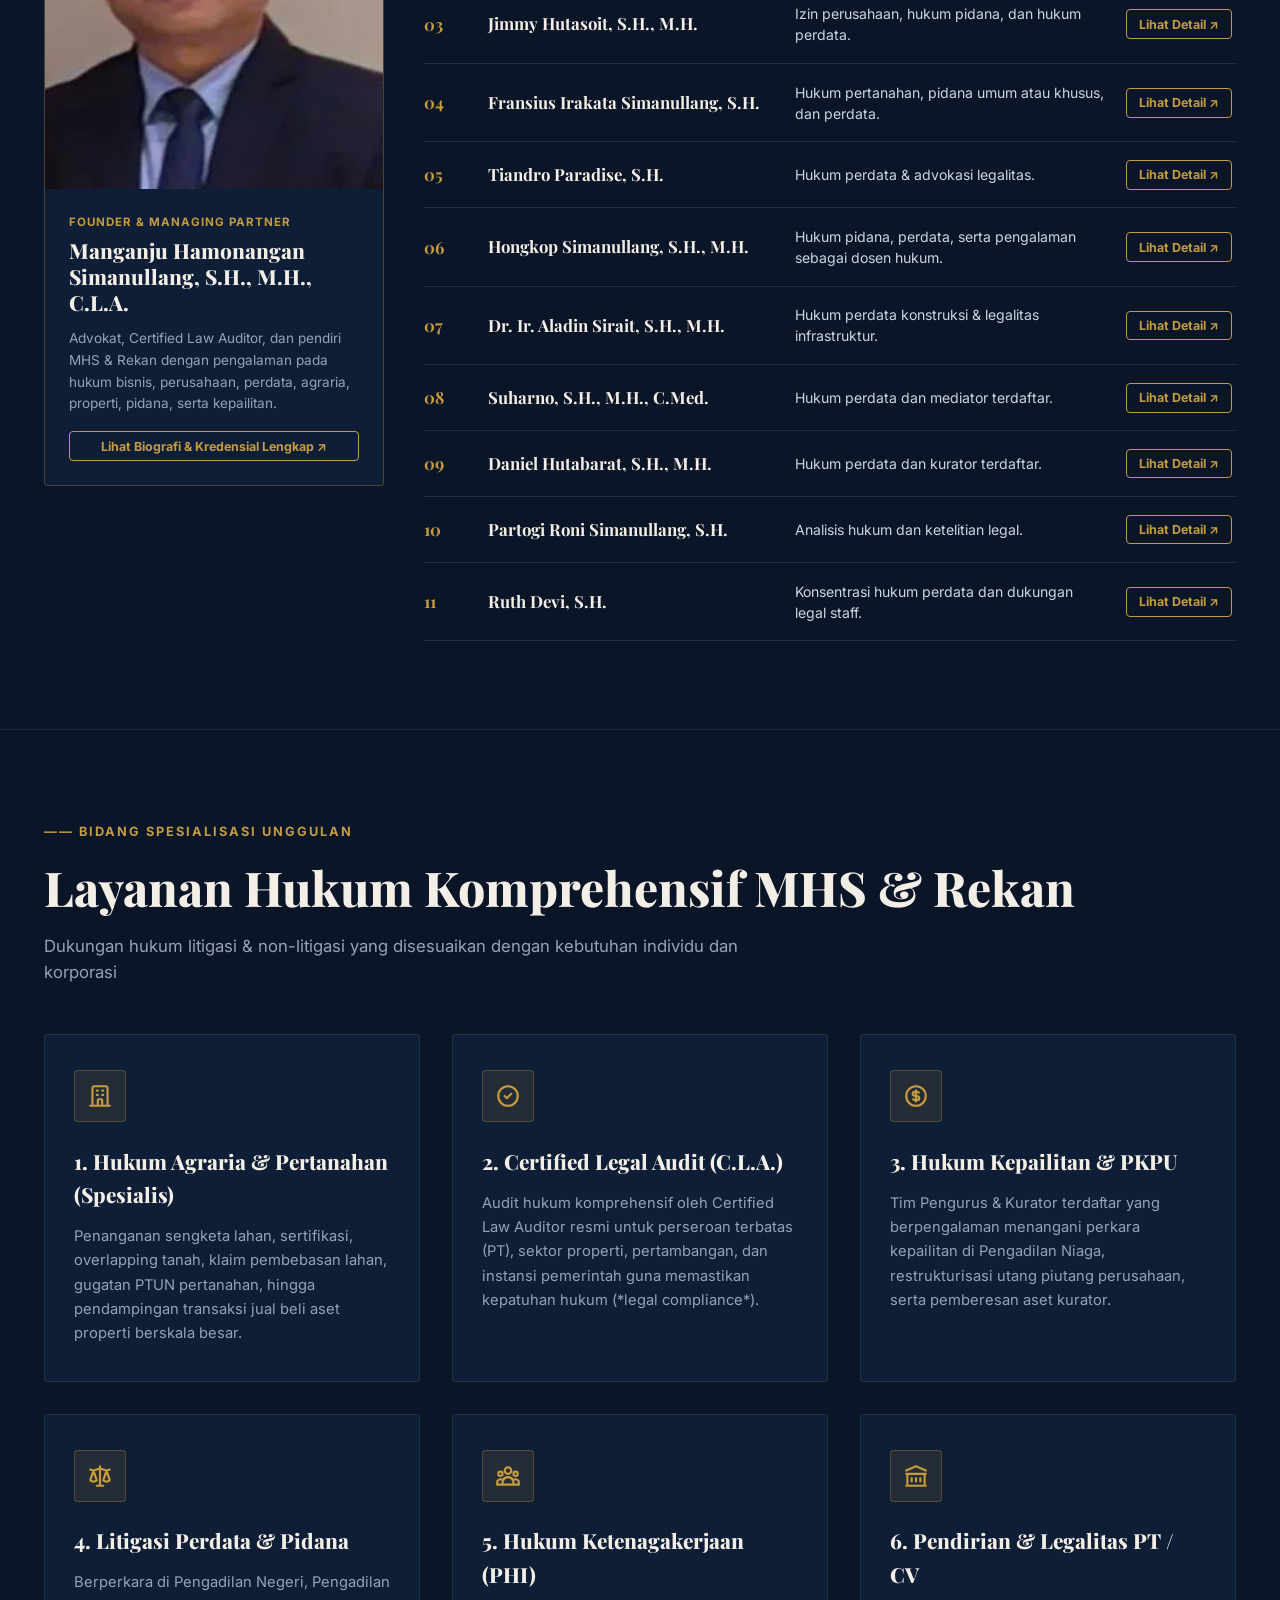
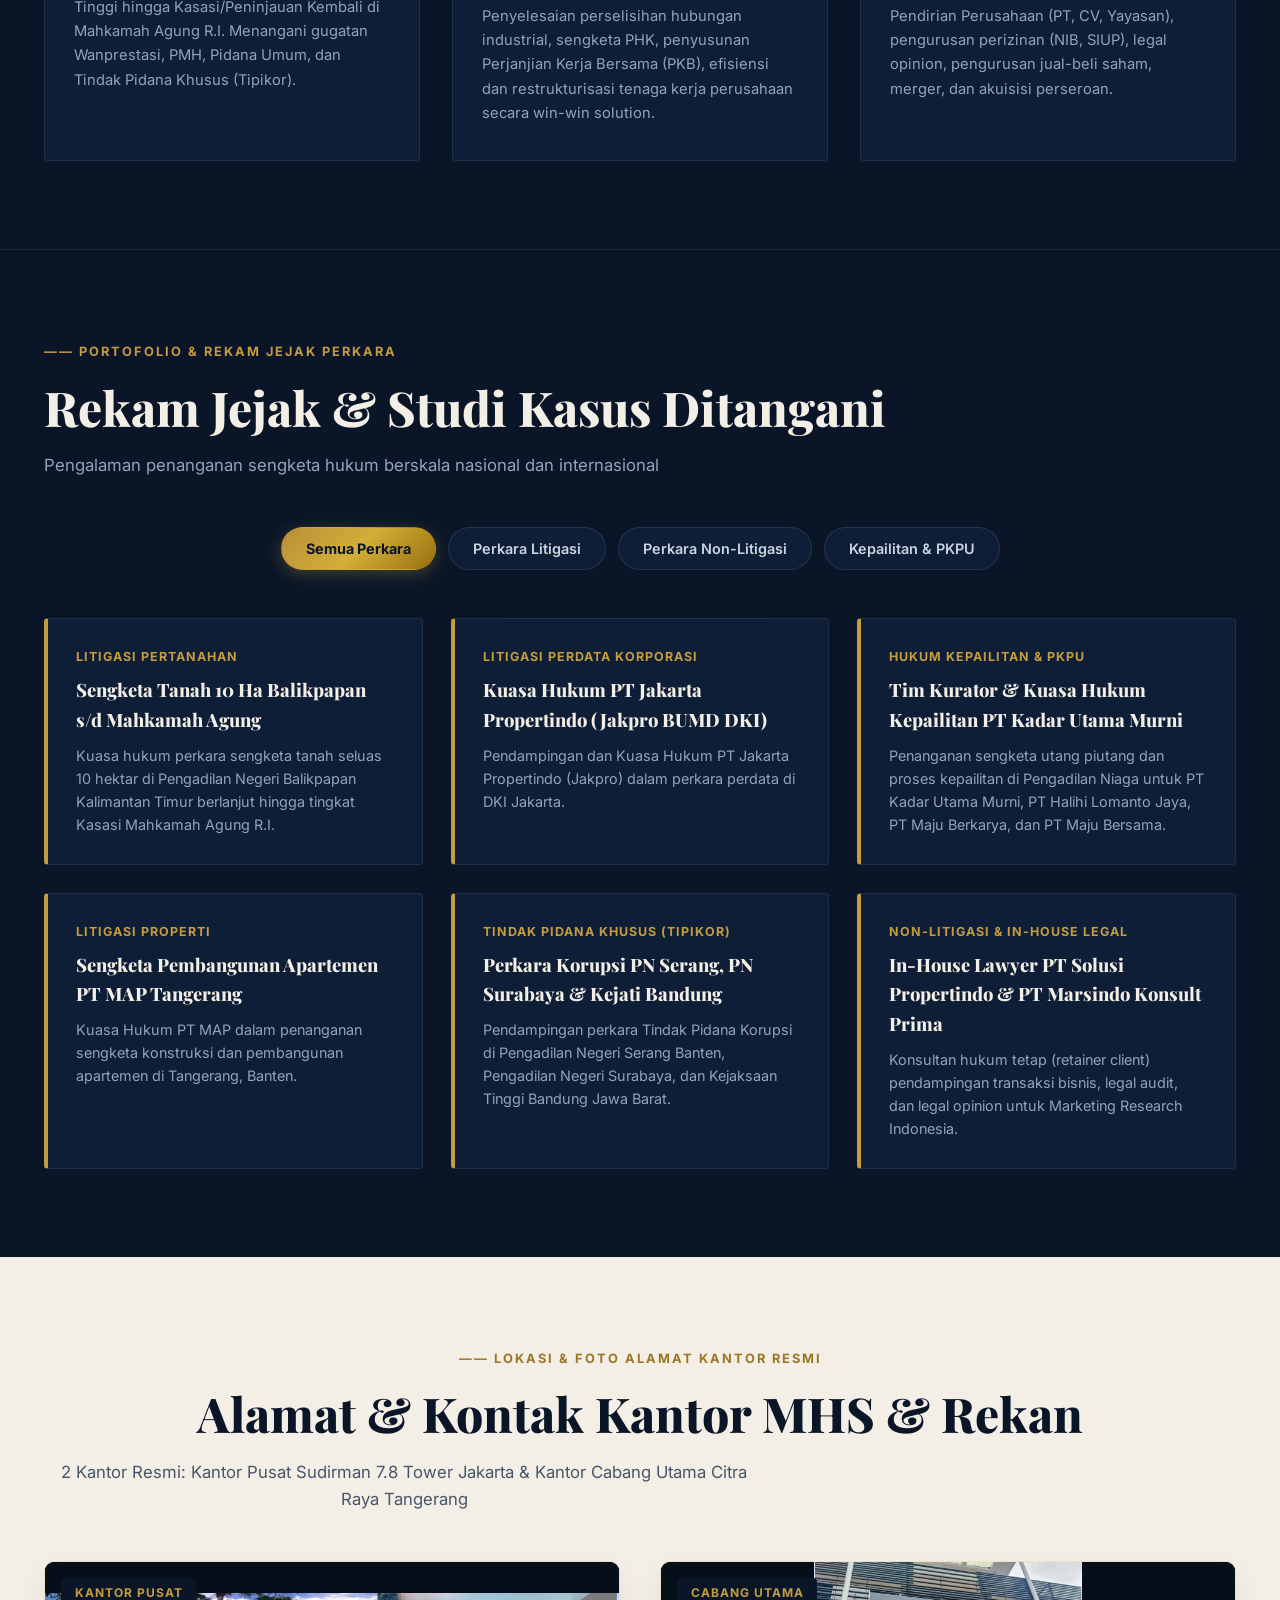
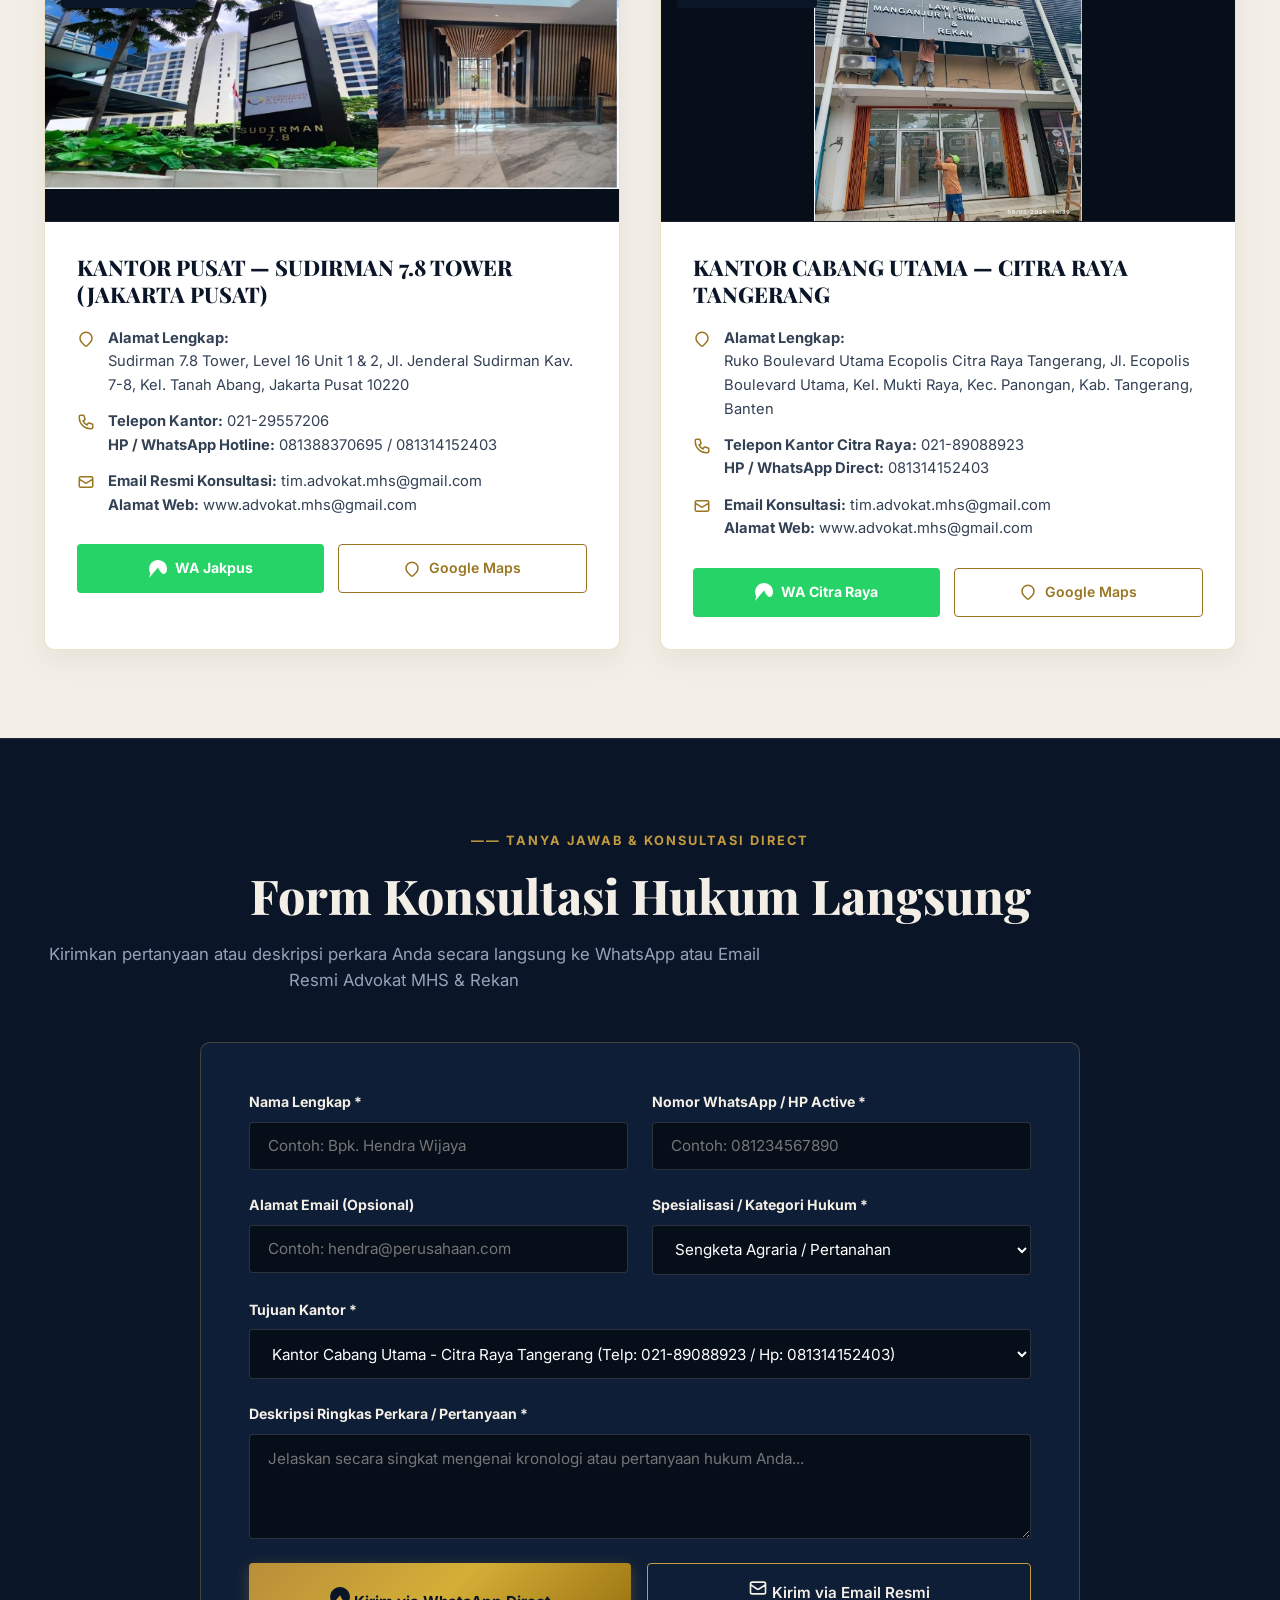
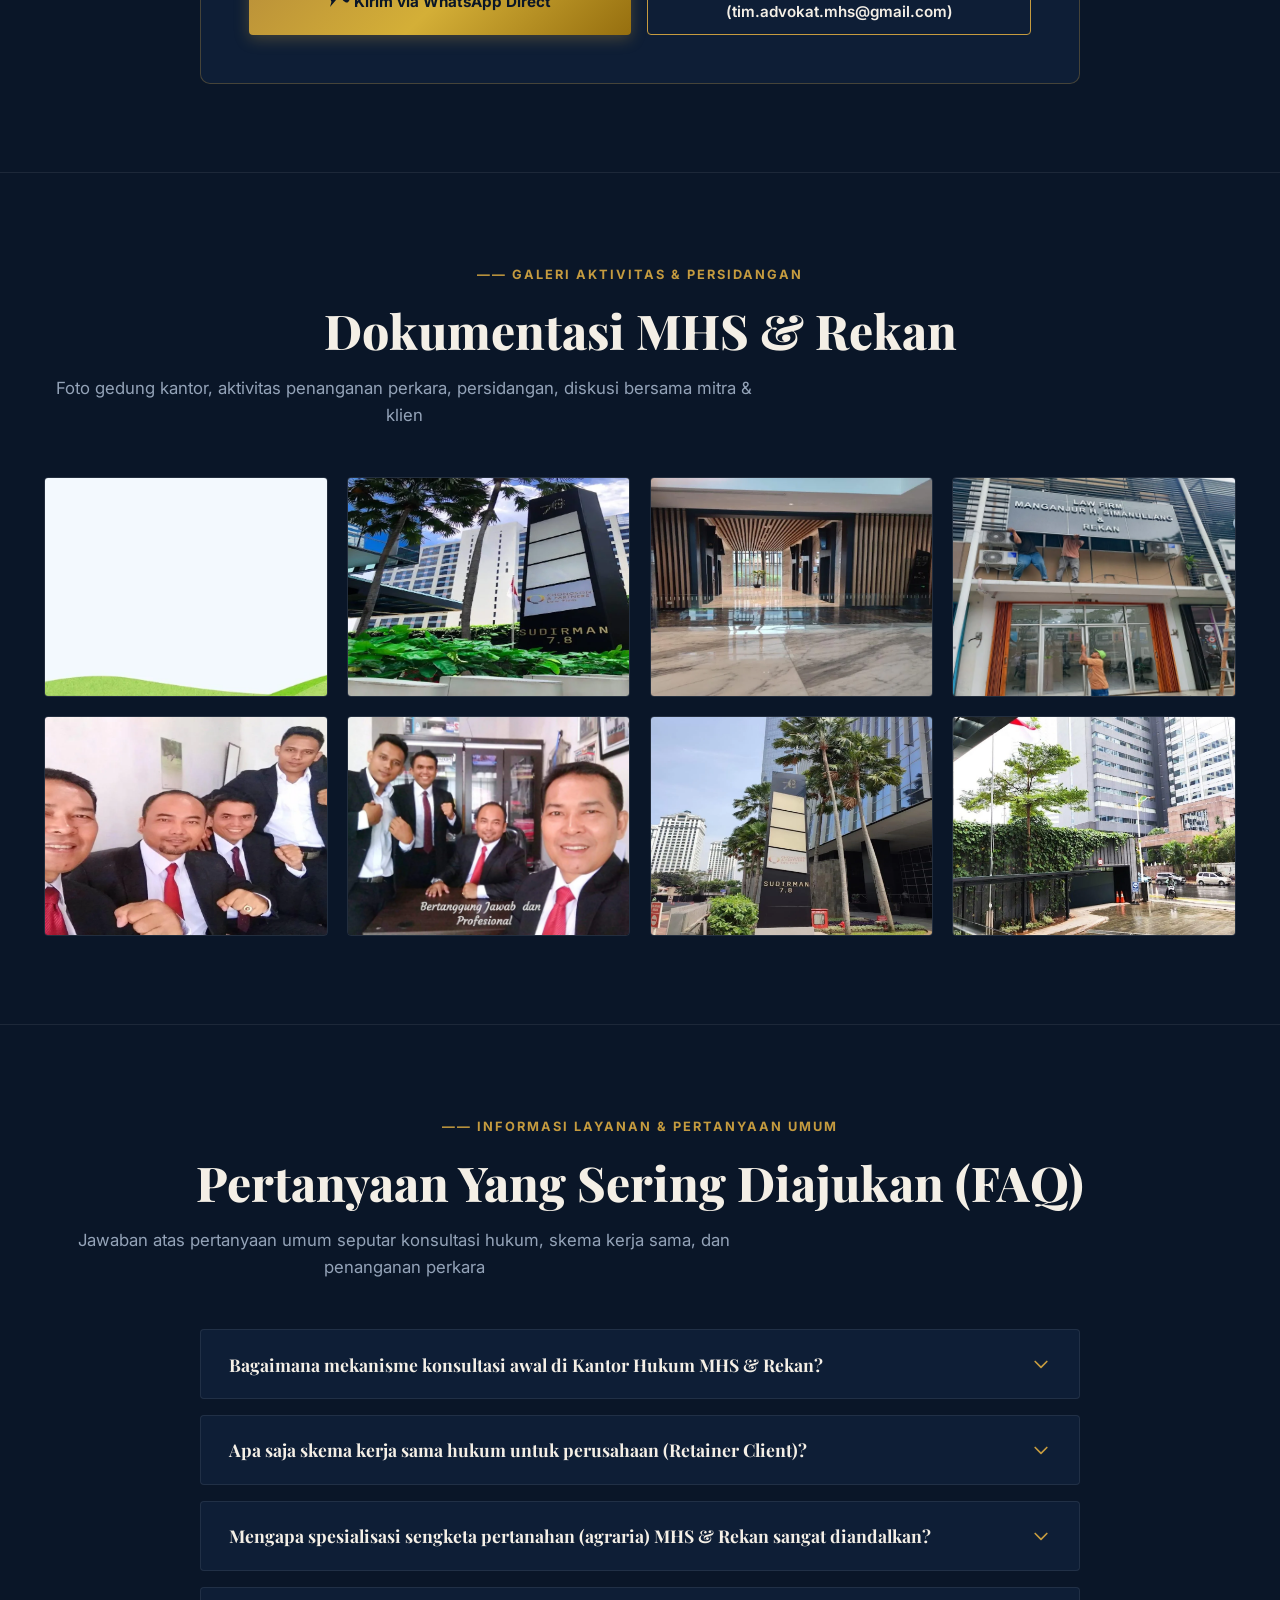
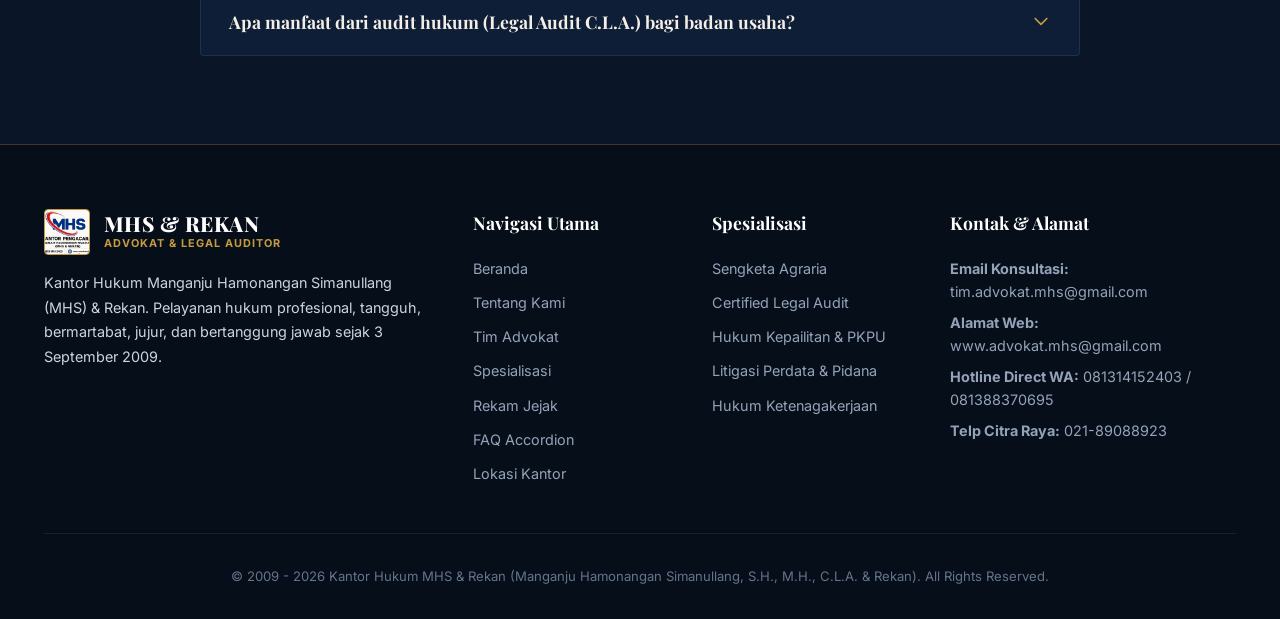
==== commit 70ff0171: "Fix: Set user-uploaded kantor-sudirman.webp and kantor-citra-raya.webp images with full uncropped di" ====
--- a/index.html
+++ b/index.html
@@ -561,7 +561,7 @@
         <!-- OFFICE CARD 1: JAKARTA PUSAT -->
         <div class="office-card">
           <div class="office-card-img-wrap">
-            <img src="company-gallery/pdf-image-01-page-1.webp" alt="Gedung Sudirman 7.8 Tower Jakarta Pusat" class="office-card-img" />
+            <img src="assets/images/kantor-sudirman.webp" alt="Gedung Sudirman 7.8 Tower Jakarta Pusat" class="office-card-img" />
             <div class="office-card-badge">KANTOR PUSAT</div>
           </div>
           <div class="office-card-body">
@@ -598,7 +598,7 @@
         <!-- OFFICE CARD 2: CITRA RAYA TANGERANG -->
         <div class="office-card">
           <div class="office-card-img-wrap">
-            <img src="company-gallery/pdf-image-04-page-2.webp" alt="Kantor Cabang Utama Ecopolis Citra Raya Tangerang" class="office-card-img" />
+            <img src="assets/images/kantor-citra-raya.webp" alt="Kantor Cabang Utama Ecopolis Citra Raya Tangerang" class="office-card-img" />
             <div class="office-card-badge">CABANG UTAMA</div>
           </div>
           <div class="office-card-body">
--- a/assets/css/style.css
+++ b/assets/css/style.css
@@ -600,14 +600,20 @@
 
 .office-card-img-wrap {
   position: relative;
-  height: 250px;
+  height: 260px;
+  background: #060E1A;
+  display: flex;
+  align-items: center;
+  justify-content: center;
   overflow: hidden;
+  border-bottom: 1px solid rgba(255, 255, 255, 0.08);
 }
 
 .office-card-img {
   width: 100%;
   height: 100%;
-  object-fit: cover;
+  object-fit: contain;
+  background: #060E1A;
   transition: transform 0.4s ease;
 }
 
@@ -660,6 +666,8 @@
 .office-info-item svg {
   width: 18px;
   height: 18px;
+  max-width: 18px;
+  max-height: 18px;
   color: var(--gold-dark);
   margin-top: 3px;
   flex-shrink: 0;
